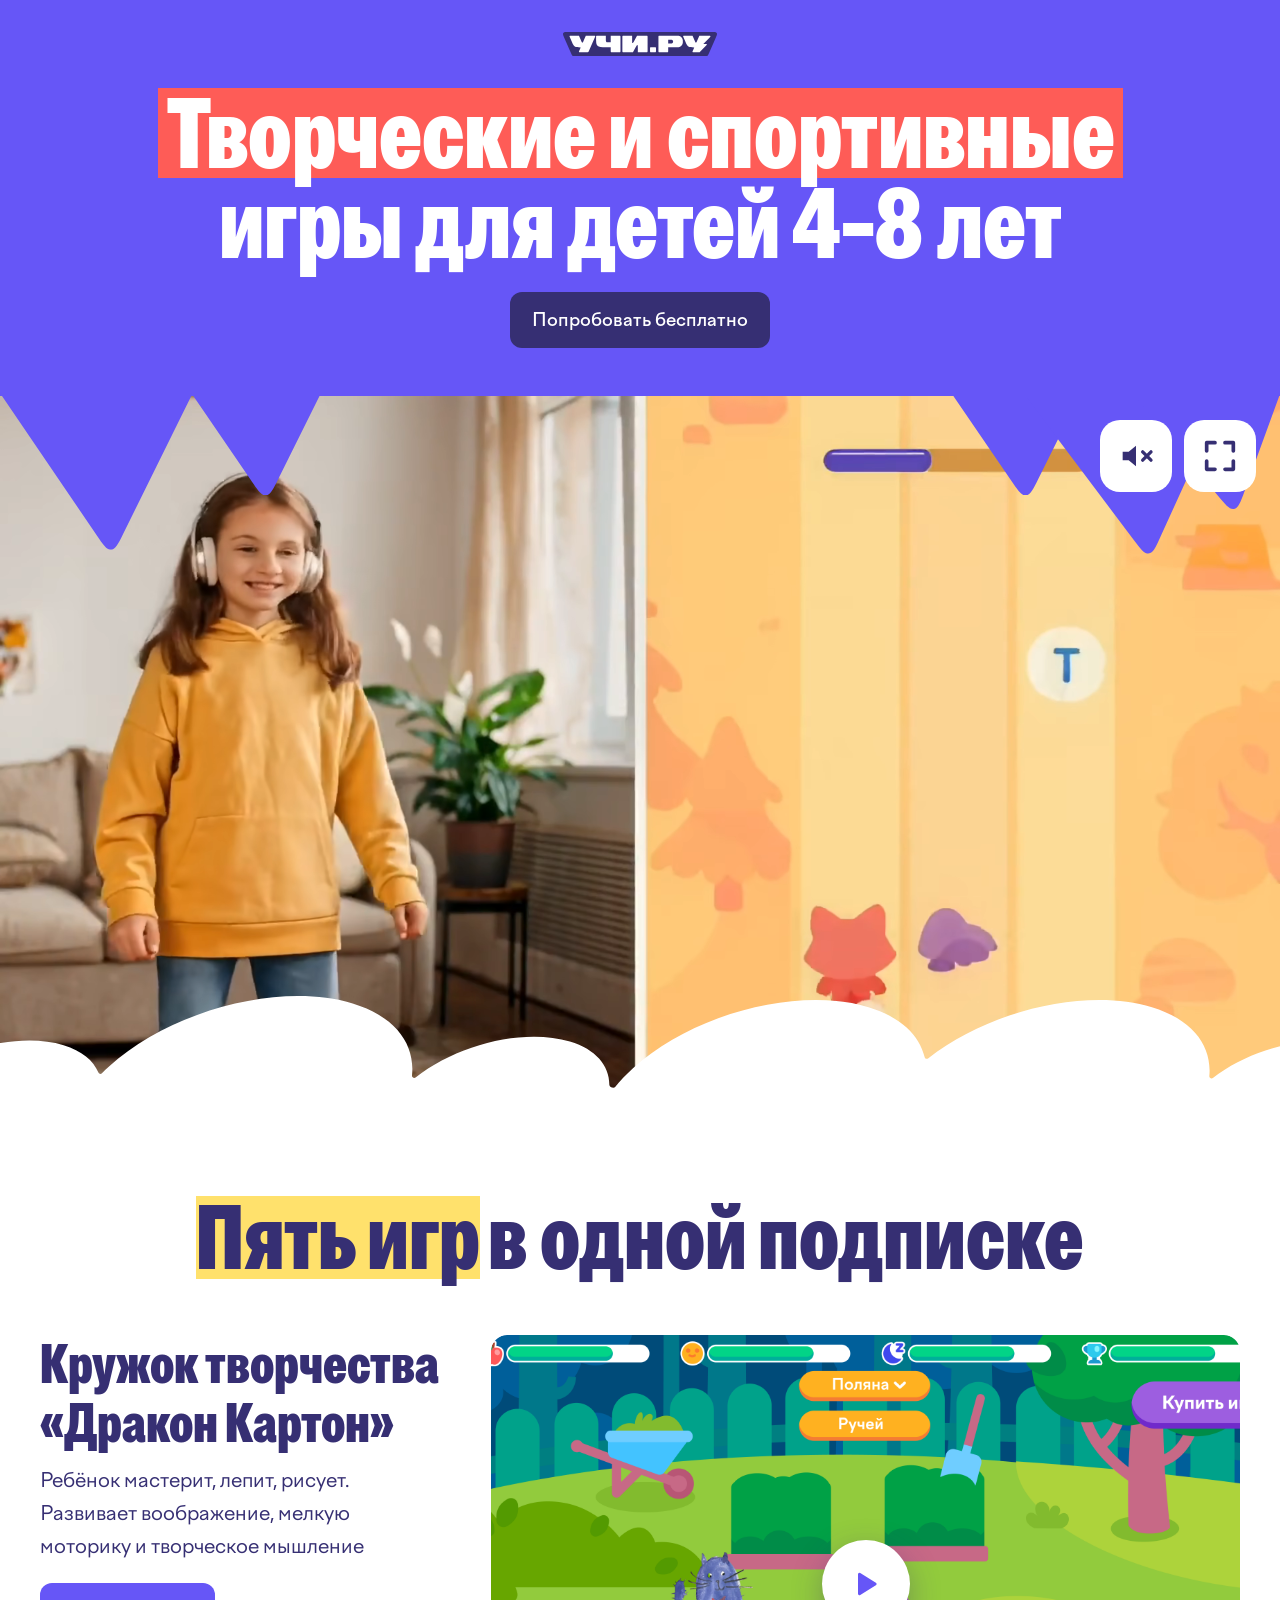
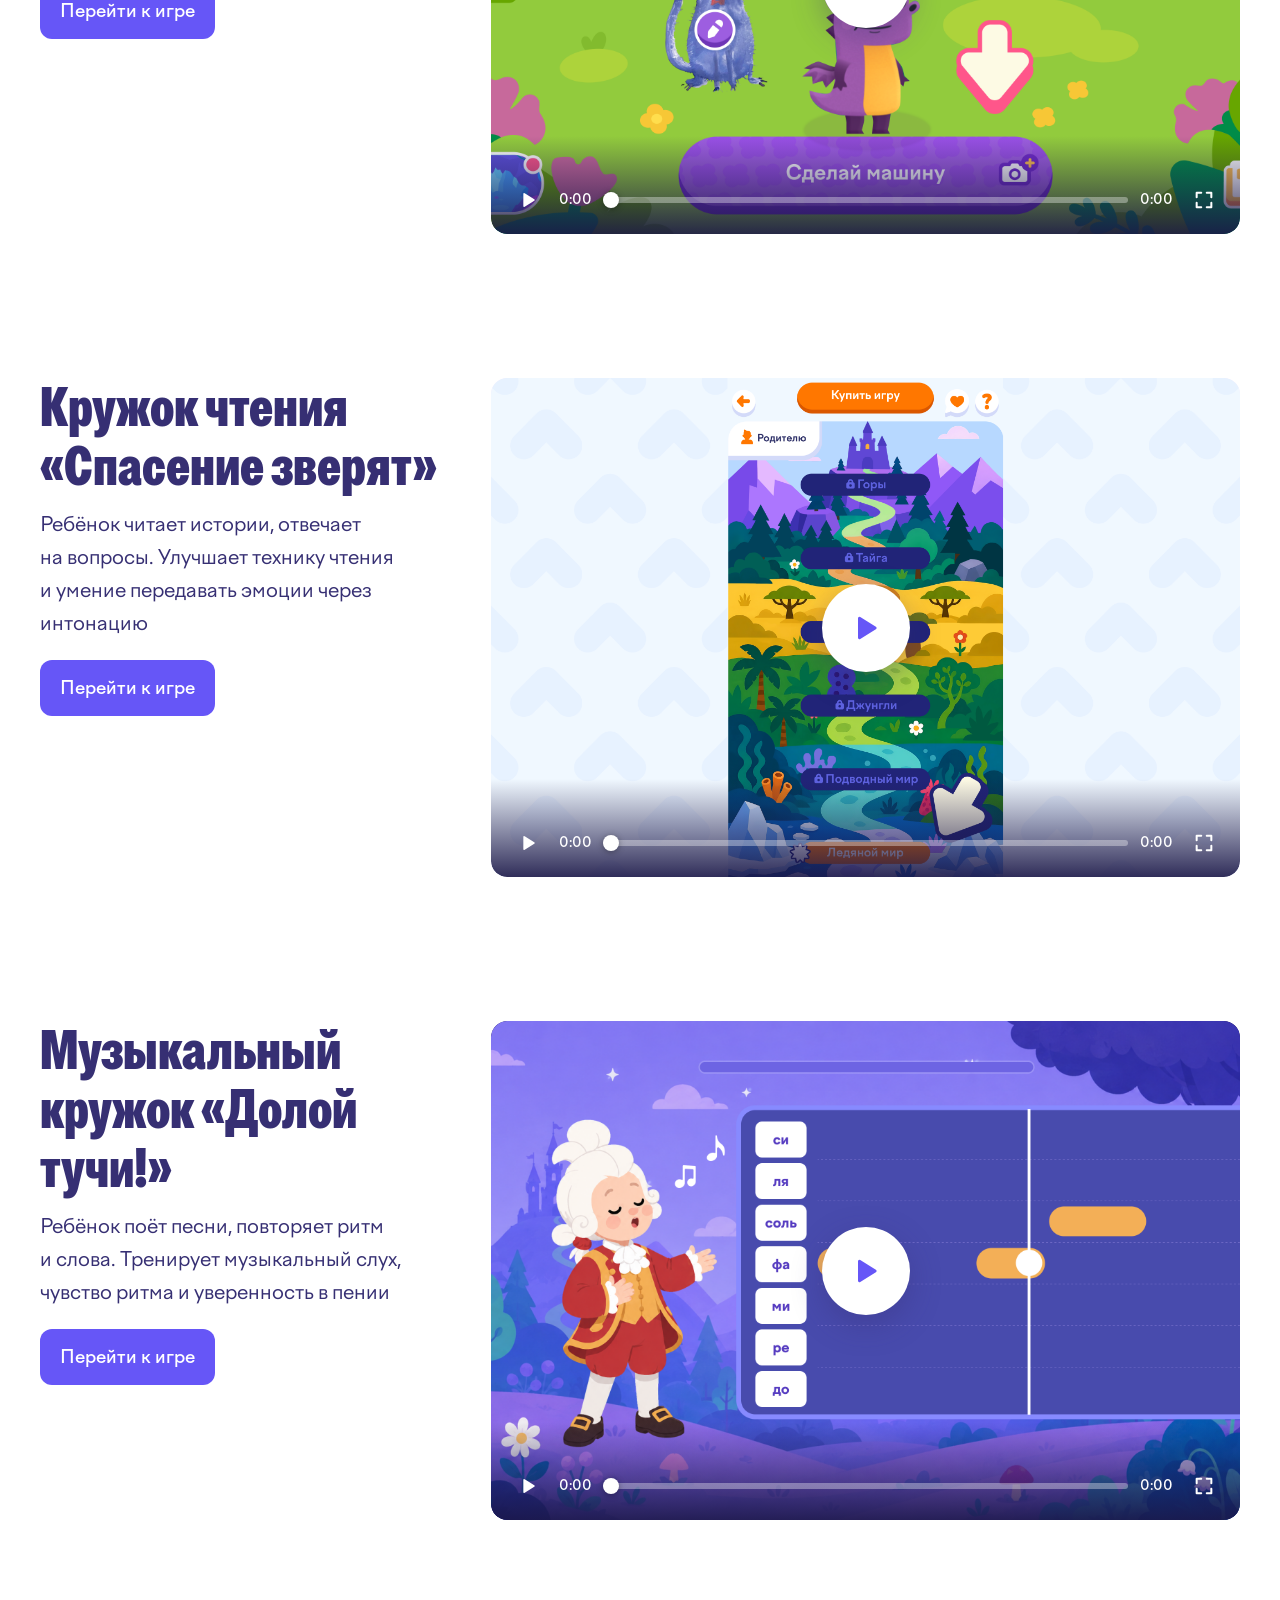
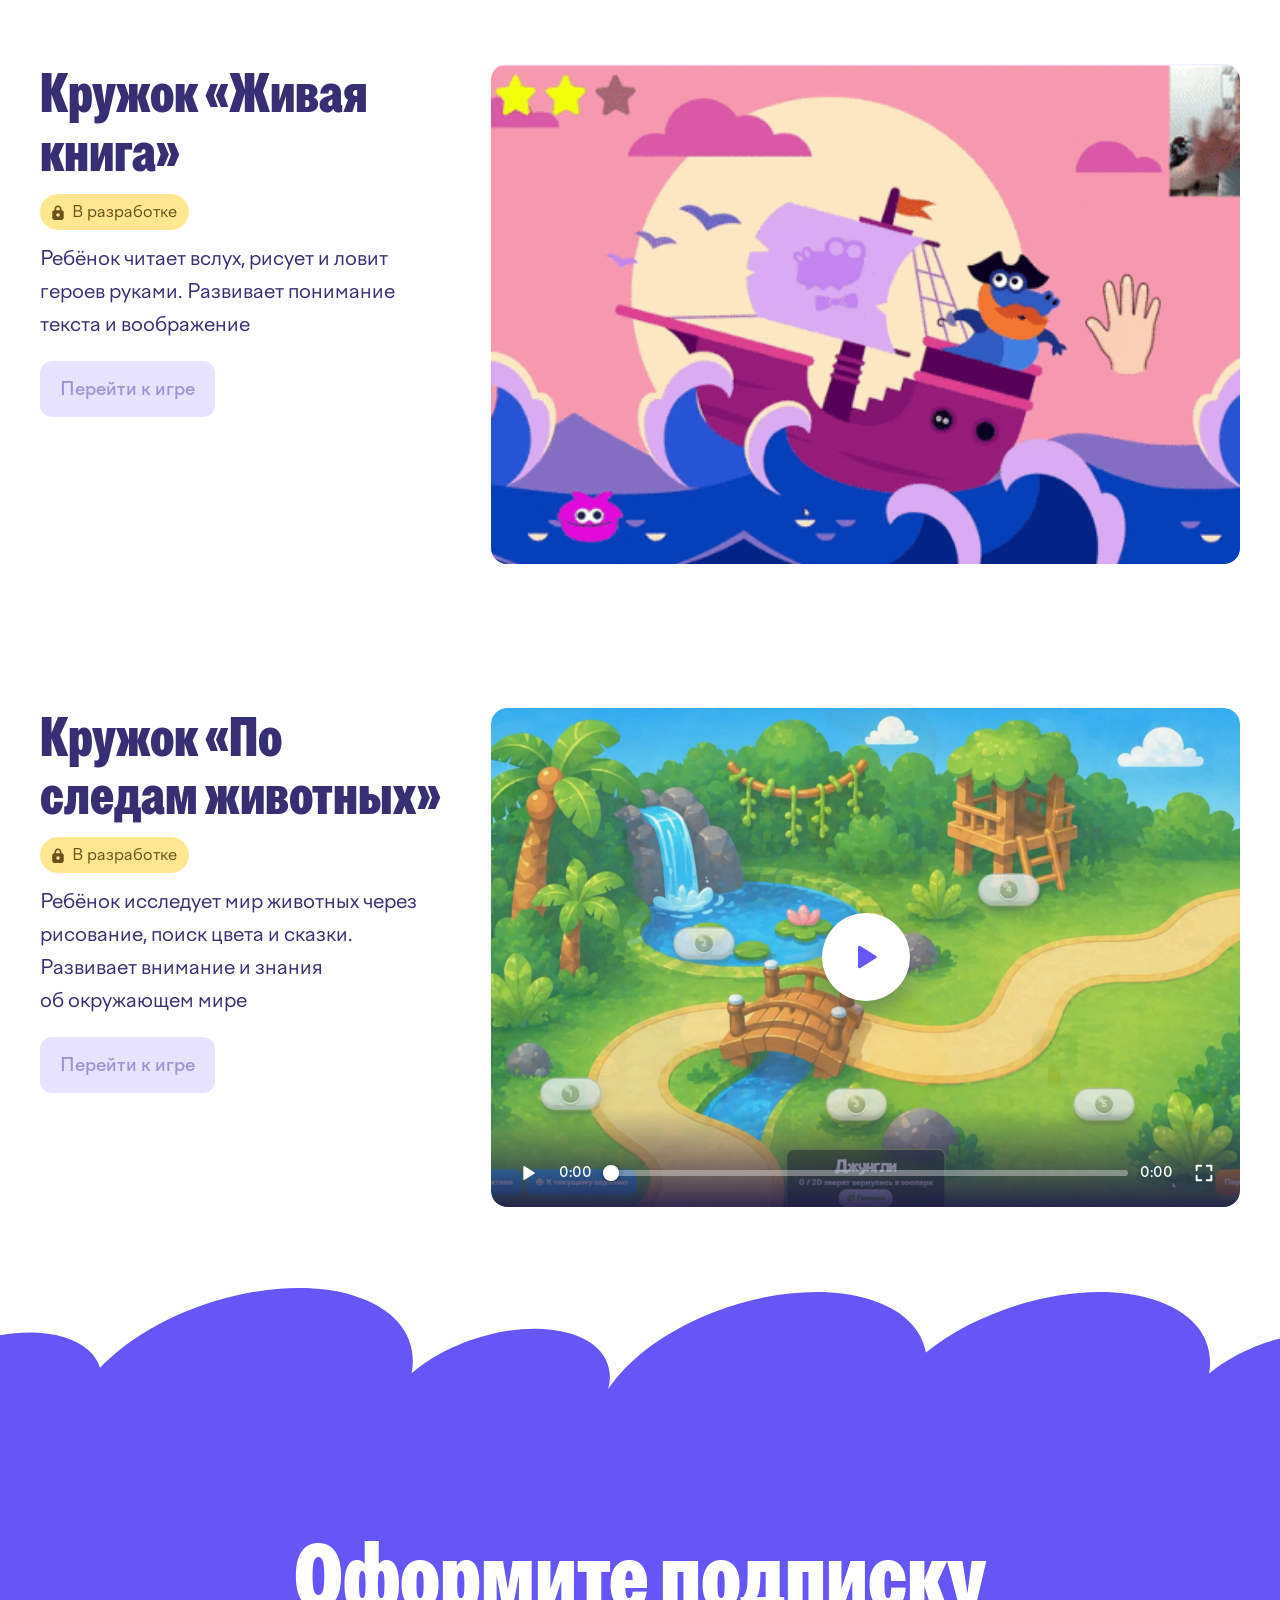
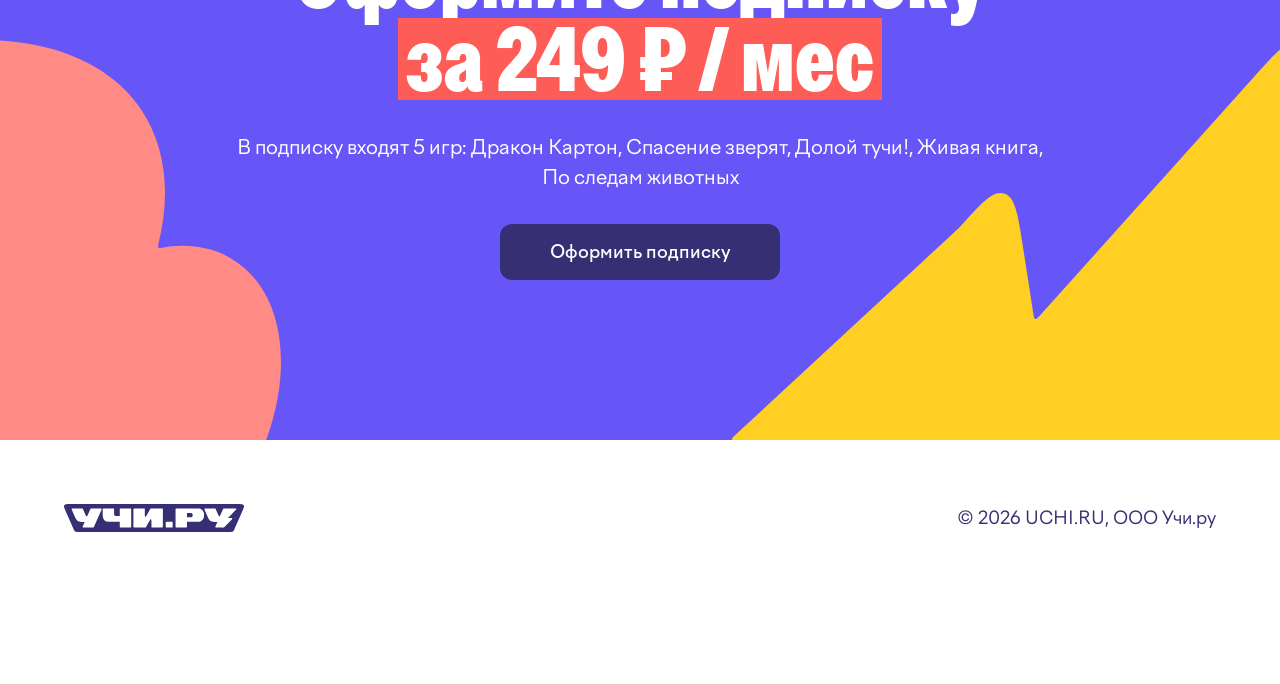
==== index.html @ f1ca4ce5 "Mobile hero: fixed 760px height and the video placed lower. Co-Authored-By: Claude Sonnet 5.5 <norep" ====
<!DOCTYPE html>
<html lang="ru">
  <head>
    <meta charset="UTF-8" />
    <script>
      document.documentElement.classList.add("js");
    </script>
    <meta name="viewport" content="width=device-width, initial-scale=1" />
    <title>Учи.Мастерская — творческие и спортивные игры для детей 4–8 лет</title>
    <meta
      name="description"
      content="Творческие и спортивные игры для детей 4–8 лет: творчество, чтение, музыка, мышление и движение."
    />
    <link
      rel="preload"
      href="fonts/OceanicGroteskCondensed-Extrabold.ttf"
      as="font"
      type="font/ttf"
      crossorigin
    />
    <link rel="preload" href="fonts/FactorA-Regular.ttf" as="font" type="font/ttf" crossorigin />
    <link rel="preload" href="fonts/FactorA-Bold.ttf" as="font" type="font/ttf" crossorigin />
    <link rel="preload" href="fonts/FactorA-Medium.otf" as="font" type="font/otf" crossorigin />
    <link rel="stylesheet" href="css/styles.css?v=20261025c" />
  </head>
  <body>
    <header class="hero hero--photo">
      <img class="hero__logo" src="assets/logo-header.svg" alt="Учи.ру" />

      <div class="hero__top">
        <div class="hero__copy">
          <h1>
            <span class="mark mark--red">Творческие и&nbsp;спортивные</span>
            <span class="hero__for">игры для детей 4&#8288;–&#8288;8&nbsp;лет</span>
          </h1>
        </div>
        <div class="hero__actions">
          <a class="btn btn--dark" href="https://uchi.ru/workshop">Попробовать бесплатно</a>
        </div>
      </div>

      <div class="hero__photo">
        <video
          class="hero__photo-img"
          poster="assets/hero-d/hero-video-poster.jpg?v=20261025c"
          autoplay
          muted
          loop
          playsinline
          preload="auto"
          aria-hidden="true"
        >
          <source src="assets/hero-d/hero-video.webm?v=20261025c" type='video/webm; codecs="av01.0.05M.08, opus"' />
          <source src="assets/hero-d/hero-video.mp4?v=20261025c" type="video/mp4" />
        </video>
        <div class="hero__contours hero__contours--left" aria-hidden="true">
          <span class="contour contour--a"><img src="assets/hero-d/contour-2.svg" alt="" /></span>
          <span class="contour contour--b"><img src="assets/hero-d/contour-1.svg" alt="" /></span>
        </div>
        <div class="hero__contours hero__contours--right" aria-hidden="true">
          <span class="contour contour--c"><img src="assets/hero-d/contour-1.svg" alt="" /></span>
          <span class="contour contour--d"><img src="assets/hero-d/contour-4.svg" alt="" /></span>
          <span class="contour contour--e"><img src="assets/hero-d/contour-3.svg" alt="" /></span>
        </div>
        <div class="hero__controls">
          <button class="hero__btn hero__sound" type="button" aria-pressed="false" aria-label="Включить звук" data-hero-sound>
            <span class="hero__btn-icon hero__sound-icon" aria-hidden="true"></span>
          </button>
          <button class="hero__btn hero__fullscreen" type="button" aria-label="Открыть видео на весь экран" data-hero-fullscreen>
            <span class="hero__btn-icon hero__fullscreen-icon" aria-hidden="true"></span>
          </button>
        </div>
      </div>

      <img class="hero__wave" src="assets/hero-wave.svg" alt="" />
    </header>

    <main>
      <section class="games" id="games" aria-labelledby="games-title">
        <div class="games__pin">
          <h2 class="section-title" id="games-title">
            <span class="mark mark--yellow">Пять игр</span>
            <span>в&nbsp;одной подписке</span>
          </h2>
          <div class="games__track">
          <article class="game">
            <div class="game__media">
              <video
                class="game__shot"
                src="assets/game-1.mp4"
                poster="assets/game-1.png"
                controls
                muted
                loop
                playsinline
                preload="none"
                data-game-video
                aria-label="Дракон Картон — игра"
              ></video>
            </div>
            <div class="game__body">
              <h3 class="game__title">
                <span class="game__name">Кружок творчества «Дракон Картон»</span>
              </h3>
              <p>
                Ребёнок мастерит, лепит, рисует. Развивает воображение, мелкую моторику и&nbsp;творческое
                мышление
              </p>
              <a class="btn game__cta" href="https://uchi.ru/caring-crafts">Перейти к игре</a>
            </div>
          </article>
          <article class="game">
            <div class="game__media">
              <video
                class="game__shot"
                src="assets/game-2.mp4"
                poster="assets/game-2.png"
                controls
                muted
                loop
                playsinline
                preload="none"
                data-game-video
                aria-label="Спасение зверят — игра"
              ></video>
            </div>
            <div class="game__body">
              <h3 class="game__title">
                <span class="game__name">Кружок чтения «Спасение зверят»</span>
              </h3>
              <p>
                Ребёнок читает истории, отвечает на&nbsp;вопросы. Улучшает технику чтения и&nbsp;умение передавать
                эмоции через интонацию
              </p>
              <a class="btn game__cta" href="https://uchi.ru/bukvaria">Перейти к игре</a>
            </div>
          </article>
          <article class="game">
            <div class="game__media">
              <video
                class="game__shot"
                src="assets/game-3.mp4"
                poster="assets/game-3.png"
                controls
                muted
                loop
                playsinline
                preload="none"
                data-game-video
                aria-label="Долой тучи! — игра"
              ></video>
            </div>
            <div class="game__body">
              <h3 class="game__title">
                <span class="game__name">Музыкальный кружок «Долой тучи!»</span>
              </h3>
              <p>
                Ребёнок поёт песни, повторяет ритм и&nbsp;слова. Тренирует музыкальный слух, чувство ритма и&nbsp;уверенность
                в&nbsp;пении
              </p>
              <a class="btn game__cta" href="https://uchi.ru/doloy-tuchi">Перейти к игре</a>
            </div>
          </article>
          <article class="game">
            <div class="game__media">
              <img class="game__shot" src="assets/game-4.gif" alt="" />
            </div>
            <div class="game__body">
              <h3 class="game__title game__title--soon">
                <span class="game__name">Кружок «Живая книга»</span>
                <span class="badge">
                  <img src="assets/icon-lock.svg" alt="" />
                  В&nbsp;разработке
                </span>
              </h3>
              <p>Ребёнок читает вслух, рисует и&nbsp;ловит героев руками. Развивает понимание текста и&nbsp;воображение</p>
              <button class="btn game__cta" type="button" disabled>Перейти к игре</button>
            </div>
          </article>
          <article class="game">
            <div class="game__media">
              <video
                class="game__shot"
                src="assets/game-5.mp4"
                poster="assets/game-5.png"
                controls
                muted
                loop
                playsinline
                preload="none"
                data-game-video
                aria-label="По следам животных — игра"
              ></video>
            </div>
            <div class="game__body">
              <h3 class="game__title game__title--soon">
                <span class="game__name">Кружок «По следам животных»</span>
                <span class="badge">
                  <img src="assets/icon-lock.svg" alt="" />
                  В&nbsp;разработке
                </span>
              </h3>
              <p>
                Ребёнок исследует мир животных через рисование, поиск цвета и&nbsp;сказки. Развивает внимание и&nbsp;знания
                об&nbsp;окружающем мире
              </p>
              <button class="btn game__cta" type="button" disabled>Перейти к игре</button>
            </div>
          </article>
          </div>
        </div>
        <img class="skills__wave games__wave" src="assets/wave-skills.svg" alt="" />
      </section>

      <section class="skills" aria-labelledby="skills-title" hidden>
        <h2 class="section-title" id="skills-title">
          <span>Что</span>
          <span class="mark mark--yellow">развивает</span>
          <span>ребёнок</span>
        </h2>
        <div class="skills__viewport">
          <div class="skills__scene">
            <div class="blob blob-music">
              <span class="blob-music__hole"></span>
              <p>Музыкальный слух</p>
            </div>
            <div class="blob blob-imagine">
              <img src="assets/skill-imagination.svg" alt="" />
              <p>Воображение</p>
            </div>
            <div class="blob blob-move">
              <img src="assets/skill-movement.svg" alt="" />
              <p>Движение и&nbsp;реакция</p>
            </div>
            <div class="blob blob-create">
              <img src="assets/skill-creativity.png" alt="" />
              <p>Творчество</p>
            </div>
            <div class="blob blob-read">
              <p>Чтение и&nbsp;речь</p>
              <span class="blob-read__back"></span>
            </div>
            <div class="blob blob-think">
              <img src="assets/skill-thinking.svg" alt="" />
              <p>Мышление</p>
            </div>
          </div>
        </div>
              <img class="skills__wave" src="assets/wave-skills.svg" alt="" />
</section>

      <section class="why" aria-labelledby="why-title" hidden>
        <h2 class="section-title" id="why-title">
          <span>Почему</span>
          <span class="mark mark--yellow">стоит попробовать</span>
        </h2>
        <div class="why__cards">
          <article class="why-card why-card--green">
            <h3>Без поездок</h3>
            <p>Занимайтесь дома. Не&nbsp;нужно везти ребёнка в&nbsp;кружок</p>
          </article>
          <article class="why-card">
            <h3>Без расписания</h3>
            <p>В&nbsp;любое время&nbsp;— утром, днём или перед сном</p>
          </article>
          <article class="why-card">
            <h3>Пять кружков в&nbsp;одном</h3>
            <p>Творчество, чтение, музыка, мышление и&nbsp;движение</p>
          </article>
        </div>
        <img class="skills__wave" src="assets/wave-skills.svg" alt="" />
      </section>

      <section class="offer" id="offer" aria-labelledby="offer-title">
        <img class="offer__cloud offer__cloud--left" src="assets/cloud-left.svg" alt="" />
        <img class="offer__cloud offer__cloud--right" src="assets/cloud-right.svg" alt="" />
        <div class="offer__inner">
          <div class="offer__heading">
            <h2 class="offer__title" id="offer-title">Оформите подписку</h2>
            <p class="offer__price"><span class="mark mark--red">за&nbsp;249&nbsp;₽ / мес</span></p>
          </div>
          <p class="offer__includes">В&nbsp;подписку входят 5&nbsp;игр: Дракон&nbsp;Картон, Спасение&nbsp;зверят, Долой&nbsp;тучи!, Живая&nbsp;книга, По&nbsp;следам&nbsp;животных</p>
          <a class="btn btn--dark btn--wide" href="https://uchi.ru/workshop/paywall">Оформить подписку</a>
        </div>
      </section>
    </main>

    <footer class="footer">
      <div class="footer__row">
        <img class="footer__logo" src="assets/logo-footer.svg" alt="Учи.ру" />
        <p class="footer__copy">© 2026 UCHI.RU, ООО Учи.ру</p>
      </div>
      <div class="mascot" aria-hidden="true">
        <img class="mascot__eye mascot__eye--l" src="assets/eye-l.svg" alt="" />
        <img class="mascot__eye mascot__eye--r" src="assets/eye-r.svg" alt="" />
        <img class="mascot__pupil mascot__pupil--l" src="assets/eye-mask-l.svg" alt="" />
        <img class="mascot__pupil mascot__pupil--r" src="assets/eye-mask-r.svg" alt="" />
        <img class="mascot__brow mascot__brow--l" src="assets/brow-l.svg" alt="" />
        <img class="mascot__brow mascot__brow--r" src="assets/brow-r.svg" alt="" />
      </div>
    </footer>
    <script src="js/hero-video.js?v=20261025c"></script>
    <script src="js/videos.js?v=20261025c"></script>
    <script src="js/reveal.js?v=20261025c"></script>
  </body>
</html>
---- css/styles.css ----
@font-face {
  font-family: "Oceanic Grotesk Condensed";
  src: url("../fonts/OceanicGroteskCondensed-Extrabold.ttf") format("truetype");
  font-weight: 800;
  font-style: normal;
  font-display: block;
}

@font-face {
  font-family: "Factor A";
  src: url("../fonts/FactorA-Regular.ttf") format("truetype");
  font-weight: 400;
  font-style: normal;
  font-display: block;
}

@font-face {
  font-family: "Factor A";
  src: url("../fonts/FactorA-Bold.ttf") format("truetype");
  font-weight: 700;
  font-style: normal;
  font-display: block;
}

@font-face {
  font-family: "Factor A";
  src: url("../fonts/FactorA-Medium.otf") format("opentype");
  font-weight: 500;
  font-style: normal;
  font-display: block;
}

:root {
  --purple: #6656f7;
  --deep: #362f73;
  --red: #fe5c57;
  --yellow: #ffe16c;
  --lilac: #e7e3ff;
  --ink: #362f73;
  --display: "Oceanic Grotesk Condensed", "Arial Narrow", sans-serif;
  --text: "Factor A", "Segoe UI", sans-serif;
}

*,
*::before,
*::after {
  box-sizing: border-box;
}

html {
  scroll-behavior: smooth;
}

body {
  margin: 0;
  overflow-x: hidden;
  background: #fff;
  color: var(--ink);
  font-family: var(--text);
  font-weight: 400;
}

img {
  max-width: none;
}

a {
  color: inherit;
}

h1,
h2,
h3,
p {
  margin: 0;
}

.mark {
  display: inline-block;
  line-height: 0.9;
}

.mark--red {
  --mk: var(--red);
  background: var(--red);
  color: #fff;
  padding: 0 8px;
}

.mark--yellow {
  --mk: var(--yellow);
  background: var(--yellow);
  color: var(--deep);
}

.btn {
  display: inline-flex;
  align-items: center;
  justify-content: center;
  width: 260px;
  height: 56px;
  padding: 16px 20px;
  border-radius: 12px;
  font-family: var(--text);
  font-weight: 500;
  font-size: 18px;
  line-height: 24px;
  text-align: center;
  text-decoration: none;
  white-space: nowrap;
}

.btn--light {
  background: #fff;
  color: var(--deep);
}

.btn--dark {
  background: var(--deep);
  color: #fff;
}

.btn--wide {
  width: 280px;
}

.btn:hover {
  filter: brightness(0.96);
}

.btn--dark:hover {
  filter: brightness(1.12);
}

.btn:focus-visible {
  outline: 3px solid #fff;
  outline-offset: 3px;
}

.section-title {
  display: flex;
  flex-wrap: wrap;
  justify-content: center;
  column-gap: 8px;
  font-family: var(--display);
  font-weight: 800;
  font-size: 92px;
  line-height: 0.9;
  text-align: center;
  color: var(--deep);
}

/* Hero */

.hero {
  position: relative;
  display: flex;
  flex-direction: column;
  align-items: center;
  gap: 32px;
  height: 100dvh;
  min-height: 900px;
  padding: 96px 40px 96px;
  overflow: hidden;
  background: var(--purple);
  color: #fff;
}

.hero__bg,
.hero__wave {
  position: absolute;
  left: calc(50% - 36px);
  bottom: 0;
  transform: translateX(-50%);
  pointer-events: none;
}

.hero__bg {
  left: 50%;
  z-index: 0;
}

.hero__wave {
  z-index: 3;
}

.hero__logo {
  position: absolute;
  top: 23.5px;
  left: 50%;
  z-index: 4;
  transform: translateX(-50%);
}

.hero__top {
  display: contents;
}

.hero__copy,
.hero__actions,
.hero__cast {
  position: relative;
  z-index: 2;
}

.hero__copy {
  display: flex;
  flex-direction: column;
  align-items: center;
  gap: 24px;
  width: min(1200px, 100%);
}

.hero h1 {
  display: flex;
  flex-direction: column;
  align-items: center;
  font-family: var(--display);
  font-weight: 800;
  font-size: 92px;
  line-height: 0.9;
  text-align: center;
}

.hero h1 .mark--red {
  white-space: nowrap;
}

.hero__row {
  display: flex;
  justify-content: center;
  gap: 4px;
}

.hero__row .hero__for {
  white-space: nowrap;
}

.hero__for {
  color: #fff;
}

.hero__lead {
  font-size: 24px;
  line-height: 1.5;
  text-align: center;
}

.hero__actions {
  display: flex;
  gap: 8px;
}

.cast-scale {
  position: relative;
  flex: 1 1 auto;
  display: flex;
  align-items: flex-end;
  justify-content: center;
  width: 100%;
  height: 320px;
  min-height: 320px;
  margin-top: 16px;
  overflow: visible;
  transform: translateY(56px);
  z-index: 1;
}

.hero__cast {
  display: flex;
  align-items: flex-end;
  justify-content: center;
  gap: var(--gap);
  width: max-content;
  height: 100%;
  --card: 220px;
  --gap: 37px;
  --period: calc(5 * (var(--card) + var(--gap)));
}

.hero-slot {
  flex: none;
  width: var(--card);
}

.hero-slot {
  margin-bottom: 128px;
}

.hero-card {
  --u: 1px;
  --label-top: 7.333;
  position: relative;
  width: calc(var(--u) * 220);
  height: calc(var(--u) * 220);
  background: url("../assets/cards/bg.svg") center / 100% 100% no-repeat;
  transform-origin: center bottom;
}

.hero-card--book,
.hero-card--animals {
  --label-top: 14.667;
}

.hero-card__char {
  position: absolute;
  display: block;
  max-width: none;
}

.hero-card--dragon .hero-card__char {
  left: calc(var(--u) * 40.76);
  top: calc(var(--u) * -24.75);
  width: calc(var(--u) * 138.47);
}

.hero-card--help .hero-card__char {
  left: calc(var(--u) * 26.58);
  top: calc(var(--u) * -17.42);
  width: calc(var(--u) * 204.417);
}

.hero-card--clouds .hero-card__char {
  left: calc(var(--u) * 30);
  top: calc(var(--u) * -22);
  width: calc(var(--u) * 160);
}

.hero-card--book .hero-card__char {
  left: calc(var(--u) * 18.97);
  top: calc(var(--u) * -10.08);
  width: calc(var(--u) * 182);
}

.hero-card--animals .hero-card__char {
  left: calc(var(--u) * 12);
  top: calc(var(--u) * -32);
  width: calc(var(--u) * 196);
}

.hero-card__label {
  position: absolute;
  left: calc(var(--u) * 14.667);
  right: calc(var(--u) * 14.667);
  bottom: calc(var(--u) * 14.667);
  display: flex;
  align-items: center;
  justify-content: center;
  height: calc(var(--u) * 70.583);
  background: var(--lilac);
  padding: calc(var(--u) * var(--label-top)) calc(var(--u) * 7.333) 0;
  font-family: var(--text);
  font-weight: 700;
  font-size: calc(var(--u) * 26);
  line-height: 1;
  text-align: center;
  color: var(--deep);
}

@keyframes hero-card-enter {
  0% {
    opacity: 0;
    transform: translateY(64px) scale(0.86) rotate(var(--tilt, 0deg));
  }

  60% {
    opacity: 1;
  }

  100% {
    opacity: 1;
    transform: translateY(0) scale(1) rotate(0deg);
  }
}

@media (prefers-reduced-motion: no-preference) {
  .hero-slot:nth-child(odd) .hero-card {
    --tilt: -6deg;
  }

  .hero-slot:nth-child(even) .hero-card {
    --tilt: 6deg;
  }

  .hero-card {
    animation: hero-card-enter 1s cubic-bezier(0.34, 1.56, 0.64, 1) backwards;
    animation-delay: calc(var(--i) * 0.12s);
    transition:
      translate 0.35s cubic-bezier(0.34, 1.56, 0.64, 1),
      rotate 0.35s cubic-bezier(0.34, 1.56, 0.64, 1);
  }

}

@media (prefers-reduced-motion: no-preference) {
  .cast-scale {
    justify-content: flex-start;
  }

  .hero__cast {
    margin-left: calc(-1 * var(--period));
    will-change: transform;
  }

  .cast-scale {
    cursor: grab;
    touch-action: pan-y;
    user-select: none;
    -webkit-user-select: none;
  }

  .cast-scale.is-dragging {
    cursor: grabbing;
  }

  .hero-card__char {
    -webkit-user-drag: none;
    pointer-events: none;
  }
}

@media (hover: hover) and (prefers-reduced-motion: no-preference) {
  .hero__cast .hero-card:hover {
    translate: 0 -10px;
    rotate: -2deg;
  }

  .hero__cast .hero-slot:nth-child(even) .hero-card:hover {
    rotate: 2deg;
  }
}

/* Video player */

.player {
  position: absolute;
  inset: 0;
  overflow: hidden;
  border-radius: inherit;
  background: #1b1747;
  color: #fff;
  outline: none;
  -webkit-tap-highlight-color: transparent;
}

.player:focus-visible {
  outline: 3px solid var(--yellow);
  outline-offset: -3px;
}

.player video {
  cursor: pointer;
}

.player button {
  display: grid;
  place-items: center;
  padding: 0;
  border: 0;
  background: none;
  color: inherit;
  font: inherit;
  cursor: pointer;
}

.player svg {
  display: block;
  width: 100%;
  height: 100%;
}

.player__big {
  position: absolute;
  top: 50%;
  left: 50%;
  width: 88px;
  height: 88px;
  padding: 26px !important;
  border-radius: 50%;
  background: #fff !important;
  color: var(--purple) !important;
  box-shadow: 0 10px 30px rgba(54, 47, 115, 0.35);
  opacity: 0;
  pointer-events: none;
  transform: translate(-50%, -50%) scale(0.8);
  transition:
    opacity 0.25s ease,
    transform 0.35s cubic-bezier(0.34, 1.56, 0.64, 1);
}

.player__big svg {
  margin-left: -4px;
}

.player.is-paused .player__big {
  opacity: 1;
  pointer-events: auto;
  transform: translate(-50%, -50%) scale(1);
}

.player__big:hover {
  transform: translate(-50%, -50%) scale(1.08) !important;
}

.player.is-loading::after {
  content: "";
  position: absolute;
  top: 50%;
  left: 50%;
  width: 44px;
  height: 44px;
  margin: -22px 0 0 -22px;
  border: 4px solid rgba(255, 255, 255, 0.35);
  border-top-color: #fff;
  border-radius: 50%;
  pointer-events: none;
  animation: player-spin 0.8s linear infinite;
}

@keyframes player-spin {
  to {
    transform: rotate(360deg);
  }
}

.player__bar {
  position: absolute;
  right: 0;
  bottom: 0;
  left: 0;
  display: flex;
  align-items: center;
  gap: 10px;
  padding: 44px 16px 14px;
  background: linear-gradient(to top, rgba(27, 23, 71, 0.9), rgba(27, 23, 71, 0));
  opacity: 0;
  transform: translateY(8px);
  transition:
    opacity 0.25s ease,
    transform 0.25s ease;
}

.player.is-active .player__bar,
.player:focus-within .player__bar,
.player.is-paused .player__bar {
  opacity: 1;
  transform: none;
}

@media (hover: hover) {
  .player:hover .player__bar {
    opacity: 1;
    transform: none;
  }
}

.player__btn {
  flex: none;
  width: 40px;
  height: 40px;
  padding: 9px !important;
  border-radius: 12px;
  transition: background-color 0.2s ease;
}

.player__btn:hover,
.player__btn:focus-visible {
  background: rgba(255, 255, 255, 0.2) !important;
}

.player__btn:focus-visible {
  outline: 2px solid var(--yellow);
}

.player__time {
  flex: none;
  min-width: 36px;
  font-family: var(--text);
  font-weight: 500;
  font-size: 14px;
  line-height: 1;
  font-variant-numeric: tabular-nums;
  text-align: center;
}

.player__seek {
  --p: 0%;
  flex: 1 1 auto;
  min-width: 0;
  height: 20px;
  margin: 0;
  background: none;
  cursor: pointer;
  appearance: none;
  -webkit-appearance: none;
}

.player__seek::-webkit-slider-runnable-track {
  height: 6px;
  border-radius: 6px;
  background: linear-gradient(to right, var(--yellow) var(--p), rgba(255, 255, 255, 0.35) var(--p));
}

.player__seek::-moz-range-track {
  height: 6px;
  border-radius: 6px;
  background: rgba(255, 255, 255, 0.35);
}

.player__seek::-moz-range-progress {
  height: 6px;
  border-radius: 6px;
  background: var(--yellow);
}

.player__seek::-webkit-slider-thumb {
  width: 16px;
  height: 16px;
  margin-top: -5px;
  border: 0;
  border-radius: 50%;
  background: #fff;
  box-shadow: 0 1px 6px rgba(0, 0, 0, 0.35);
  transition: transform 0.2s ease;
  appearance: none;
  -webkit-appearance: none;
}

.player__seek::-moz-range-thumb {
  width: 16px;
  height: 16px;
  border: 0;
  border-radius: 50%;
  background: #fff;
  box-shadow: 0 1px 6px rgba(0, 0, 0, 0.35);
}

.player__seek:hover::-webkit-slider-thumb {
  transform: scale(1.25);
}

.player__seek:focus-visible {
  outline: 2px solid var(--yellow);
  outline-offset: 4px;
  border-radius: 6px;
}

.player.is-fullscreen {
  border-radius: 0;
  background: #000;
}

.player.is-fullscreen video {
  object-fit: contain;
}

.player.is-fullscreen .player__bar {
  padding: 64px 32px 24px;
  gap: 16px;
}

.player.is-fullscreen .player__btn {
  width: 48px;
  height: 48px;
}

.player.is-fullscreen .player__time {
  font-size: 16px;
}

.player.is-fullscreen:not(.is-active):not(.is-paused) {
  cursor: none;
}

/* Why */

.why {
  position: relative;
  overflow: hidden;
  padding: 40px 40px 200px;
}

.why .section-title {
  margin-bottom: 40px;
}

.why__cards {
  display: flex;
  gap: 16px;
  max-width: 1152px;
  margin: 0 auto;
}

.why-card {
  display: flex;
  flex: 1 1 0;
  flex-direction: column;
  align-items: center;
  justify-content: center;
  gap: 16px;
  min-width: 0;
  height: 320px;
  padding: 48px 24px;
  border-radius: 12px;
  background: center / cover no-repeat;
  color: #fff;
  text-align: center;
}

.why-card:nth-child(1) {
  background-image: url("../assets/why/why-1.png");
}

.why-card:nth-child(2) {
  background-image: url("../assets/why/why-2.png");
}

.why-card:nth-child(3) {
  background-image: url("../assets/why/why-3.png");
}

.why-card--green {
  color: #495822;
}

.why-card h3 {
  max-width: 325px;
  font-family: var(--display);
  font-weight: 800;
  font-size: 48px;
  line-height: 0.9;
}

.why-card p {
  font-size: 18px;
  line-height: 1.4;
}

/* Games */

.games {
  padding: 80px 40px 120px;
}

.games__pin {
  width: 100%;
}

.games .section-title {
  margin: 0 0 56px;
}

.games__track {
  display: flex;
  flex-direction: column;
  gap: 144px;
}

.game {
  display: grid;
  grid-template-columns: minmax(0, 7fr) minmax(0, 13fr);
  grid-template-areas: "body media";
  align-items: start;
  gap: 48px;
  color: inherit;
  text-decoration: none;
}

.game__media {
  grid-area: media;
}

.game__body {
  grid-area: body;
}

.game__media {
  position: relative;
  flex: none;
  width: 100%;
  aspect-ratio: 3 / 2;
  overflow: hidden;
  border-radius: 16px;
  background: #f3f0ff;
}

.game__shot {
  display: block;
  width: 100%;
  height: 100%;
  object-fit: cover;
}

.game__body {
  display: flex;
  flex: none;
  flex-direction: column;
  gap: 12px;
  margin-top: 0;
}

.game__title {
  display: flex;
  flex-wrap: wrap;
  align-items: center;
  gap: 12px;
  font-family: var(--display);
  font-weight: 800;
  font-size: 56px;
  line-height: 1.05;
  color: var(--deep);
}

.game__name {
  min-width: 0;
  overflow-wrap: break-word;
}

.game p {
  font-size: 20px;
  line-height: 1.65;
  color: var(--deep);
}

.game:focus-visible {
  outline: 3px solid var(--purple);
  outline-offset: 4px;
}

.game__cta {
  align-self: flex-start;
  width: auto;
  margin-top: 8px;
  background: var(--purple);
  color: #fff;
  border: 0;
  cursor: pointer;
}

.game__cta:hover {
  filter: brightness(1.08);
}

.game__cta:disabled {
  background: #e7e3ff;
  color: #9a93d4;
  cursor: not-allowed;
  filter: none;
}

.why[hidden],
.skills[hidden] {
  display: none;
}

.games {
  position: relative;
  overflow: hidden;
}

main:has(.skills:not([hidden])) .games__wave,
main:has(.why:not([hidden])) .games__wave {
  display: none;
}

main:has(.skills[hidden]):has(.why[hidden]) .games {
  padding-bottom: 200px;
}

main:has(.why:not([hidden])) .skills > .skills__wave {
  display: none;
}

main:has(.why[hidden]) .skills {
  padding-bottom: 200px;
}

.badge {
  display: inline-flex;
  align-items: center;
  gap: 4px;
  padding: 6px 12px 6px 8px;
  border-radius: 100px;
  background: rgba(255, 207, 36, 0.5);
  color: #6b501a;
  font-family: var(--text);
  font-weight: 400;
  font-size: 16px;
  line-height: 24px;
}

/* Skills */

.skills {
  position: relative;
  overflow: hidden;
  width: 100%;
  padding: 80px 40px 80px;
}

.skills .section-title {
  max-width: 1200px;
  margin: 0 auto 56px;
}

.skills__viewport {
  width: min(1200px, 100%);
  margin: 0 auto;
  aspect-ratio: 1200 / 600;
  container-type: inline-size;
  position: relative;
}

.skills__scene {
  position: absolute;
  top: 0;
  left: 0;
  width: 1200px;
  height: 600px;
  transform-origin: top left;
  transform: scale(calc(100cqw / 1200px));
}

.skills__wave {
  position: absolute;
  left: calc(50% - 36px);
  bottom: -1px;
  z-index: 2;
  transform: translateX(-50%);
  pointer-events: none;
}

.blob {
  position: absolute;
  font-family: var(--display);
  font-weight: 800;
  line-height: 0.9;
  text-align: center;
}

.blob p {
  margin: 0;
}

.blob-music {
  left: 96px;
  top: 58px;
  z-index: 3;
  display: flex;
  align-items: center;
  justify-content: center;
  width: 300px;
  height: 293px;
  padding: 32px 16px;
  border-radius: 8px;
  background: var(--red);
  color: #fff;
  font-size: 48px;
  rotate: -8deg;
}

.blob-music__hole {
  position: absolute;
  top: 14px;
  left: 50%;
  width: 64px;
  height: 24px;
  border-radius: 999px;
  background: #fff;
  transform: translateX(-50%);
}

.blob-imagine {
  left: 784px;
  top: -8px;
  z-index: 2;
  width: 389px;
  height: 350px;
}

.blob-imagine img {
  transform: scaleY(-1) rotate(3.24deg);
  transform-origin: center;
}

.blob-imagine p {
  position: absolute;
  left: 60px;
  top: 118px;
  width: 270px;
  color: var(--deep);
  font-size: 52px;
  transform: rotate(-12deg);
}

.blob-move {
  left: 836px;
  top: 248px;
  z-index: 2;
  width: 268px;
  height: 322px;
}

.blob-move img {
  transform: rotate(8.4deg);
  transform-origin: center;
}

.blob-move p {
  position: absolute;
  left: 16px;
  top: 108px;
  width: 230px;
  color: #fff;
  font-size: 48px;
  transform: rotate(8.4deg);
}

.blob-create {
  left: 330px;
  top: -1px;
  z-index: 4;
  width: 480px;
  height: 600px;
}

.blob-create img {
  display: block;
  width: 480px;
  height: 600px;
  object-fit: contain;
}

.blob-create p {
  position: absolute;
  top: 82px;
  left: 307px;
  color: #6b501a;
  font-size: 56px;
  white-space: nowrap;
  transform: translateX(-50%);
}

.blob-read {
  left: 584px;
  top: 486px;
  z-index: 5;
  rotate: -4deg;
  transform-origin: left top;
}

.blob-read p {
  position: relative;
  z-index: 1;
  margin-bottom: -60px;
  padding: 24px 32px;
  border-radius: 8px;
  background: var(--purple);
  color: #fff;
  font-size: 48px;
  white-space: nowrap;
}

.blob-read__back {
  display: block;
  height: 82px;
  margin: 0 16px;
  border-radius: 8px;
  background: var(--deep);
}

.blob-think {
  left: 28px;
  top: 168px;
  z-index: 2;
  width: 296px;
  height: 312px;
}

.blob-think p {
  position: absolute;
  left: 29px;
  top: 252px;
  color: var(--deep);
  font-size: 52px;
  white-space: nowrap;
}

@media (min-width: 768px) {
  .blob-music,
  .blob-imagine {
    z-index: 5;
  }
}

/* Offer */

.offer {
  position: relative;
  overflow: hidden;
  background: var(--purple);
  padding: 128px 80px 160px;
}

.offer__inner {
  position: relative;
  z-index: 1;
  display: flex;
  flex-direction: column;
  align-items: center;
  gap: 32px;
  max-width: 1120px;
  margin: 0 auto;
}

.offer__heading {
  display: flex;
  flex-direction: column;
  align-items: center;
}

.offer__title,
.offer__price {
  font-family: var(--display);
  font-weight: 800;
  font-size: 92px;
  line-height: 0.9;
  text-align: center;
  color: #fff;
}

.offer__cloud {
  position: absolute;
  bottom: 0;
  z-index: 0;
  pointer-events: none;
}

.offer__cloud--left {
  left: calc(50% - 739px);
  transform: translateX(-50%);
}

.offer__cloud--right {
  right: -208px;
  bottom: -1px;
}

.offer__includes {
  max-width: 880px;
  font-family: var(--text);
  font-weight: 400;
  font-size: 20px;
  line-height: 1.5;
  text-align: center;
  color: #fff;
}


/* Footer */

.footer {
  position: relative;
  overflow: hidden;
  padding: 64px 64px 152px;
  background: #fff;
}

.footer__row {
  display: flex;
  align-items: center;
  justify-content: space-between;
  gap: 24px;
  max-width: 1152px;
  margin: 0 auto;
}

.footer__copy {
  font-size: 18px;
  line-height: 1.5;
  white-space: nowrap;
}

.mascot {
  position: absolute;
  bottom: -96px;
  left: 50%;
  width: 250px;
  height: 190px;
  transform: translateX(-50%);
  pointer-events: none;
}

.mascot__eye {
  position: absolute;
  top: 32px;
}

.mascot__eye--l {
  left: 0;
}

.mascot__eye--r {
  left: 102px;
}

.mascot__pupil {
  position: absolute;
  top: 48px;
}

.mascot__pupil--l {
  left: 16px;
}

.mascot__pupil--r {
  left: 118px;
}

.mascot__brow {
  position: absolute;
  top: 0;
}

.mascot__brow--l {
  left: 8px;
  transform: scaleY(-1) rotate(-165deg);
}

.mascot__brow--r {
  left: 168px;
  transform: rotate(-15deg);
}

@media (max-width: 1100px) {
  .hero h1,
  .offer__title,
  .offer__price {
    font-size: 72px;
  }

  .section-title {
    font-size: 72px;
  }

  .hero {
    height: 100dvh;
    min-height: 100dvh;
  }
}

@media (max-width: 767px) {
  .hero {
    gap: 24px;
    height: auto;
    min-height: 100dvh;
    padding: 88px 16px 72px;
  }

  .hero__top {
    display: flex;
    flex-direction: column;
    gap: 32px;
    width: 100%;
  }

  .hero__copy {
    gap: 16px;
  }

  .hero h1 {
    font-size: 56px;
  }

  .hero h1 .mark--red {
    padding: 0 4px;
  }

  .hero__for {
    min-width: 100%;
    width: min-content;
  }

  .hero__row {
    flex-direction: column;
    align-items: center;
    gap: 0;
  }

  .hero__row .hero__for {
    min-width: 0;
    width: auto;
  }

  .v-alt .why-card {
    padding-block: 48px;
  }

  .hero__lead {
    font-size: 20px;
  }

  .hero__lead br {
    display: none;
  }

  .hero__actions {
    flex-direction: column;
    width: 100%;
  }

  .hero__actions .btn {
    width: 100%;
  }

  .hero__logo {
    top: 24px;
  }

  .hero__wave {
    left: 50%;
    width: 1600px;
    height: 67px;
  }

  .cast-scale {
    height: 220px;
    min-height: 220px;
    margin-top: 8px;
    transform: translateY(32px);
  }

  .hero__cast {
    --card: 180px;
    --gap: 16px;
  }

  .hero-card {
    --u: 0.8182px;
  }

  .hero-slot {
    margin-bottom: 72px;
  }

  .why {
    padding: 40px 16px 140px;
  }

  .why .section-title {
    margin-bottom: 32px;
    font-size: 56px;
  }

  .why__cards {
    flex-direction: column;
  }

  .why-card {
    flex: none;
    height: auto;
    padding: 56px 24px;
  }

  .why-card h3 {
    font-size: 36px;
  }

  .games {
    padding: 40px 16px 72px;
  }

  .games .section-title {
    margin-bottom: 32px;
    font-size: 56px;
  }

  .games__track {
    gap: 88px;
  }

  .game {
    display: flex;
    flex-direction: column;
    align-items: stretch;
    gap: 0;
  }

  .game__shot {
    object-fit: contain;
  }

  .player__bar {
    gap: 4px;
    padding: 36px 8px 8px;
  }

  .player__btn {
    width: 36px;
    height: 36px;
    padding: 8px !important;
  }

  .player__seek + .player__time {
    display: none;
  }

  .player__big {
    width: 72px;
    height: 72px;
    padding: 21px !important;
  }

  .game__body {
    gap: 8px;
    margin-top: 16px;
  }

  .game__cta {
    align-self: stretch;
    width: auto;
  }

  .game__title {
    flex-direction: column;
    align-items: flex-start;
    font-size: 40px;
    line-height: 1.05;
  }

  .game p {
    font-size: 18px;
  }

  .badge {
    padding: 4px 12px 4px 8px;
    background: #ffe791;
  }

  .skills {
    padding: 72px 16px 56px;
  }

  main:has(.why[hidden]) .skills {
    padding-bottom: 140px;
  }

  main:has(.skills[hidden]):has(.why[hidden]) .games {
    padding-bottom: 140px;
  }

  .skills .section-title {
    margin-bottom: 40px;
    font-size: 56px;
  }

  .skills__viewport {
    width: min(328px, 100%);
    aspect-ratio: 328 / 808;
  }

  .skills__scene {
    width: 328px;
    height: 808px;
    transform: scale(calc(100cqw / 328px));
  }

  .skills__wave {
    left: 50%;
    width: 1600px;
    height: 74px;
  }

  .blob-music {
    left: 138px;
    top: 28px;
    width: 210px;
    height: 205px;
    padding: 22px 11px;
    border-radius: 6px;
    font-size: 33.6px;
    rotate: 12deg;
  }

  .blob-music__hole {
    top: 10px;
    width: 45px;
    height: 17px;
  }

  .blob-imagine {
    left: 76px;
    top: 596px;
    width: 278px;
    height: 252px;
  }

  .blob-imagine img {
    width: 278px;
    height: 252px;
    transform: scaleY(-1) rotate(-2.4deg);
  }

  .blob-imagine p {
    left: 46px;
    top: 78px;
    width: 186px;
    font-size: 36.4px;
    transform: rotate(-17.6deg);
  }

  .blob-move {
    left: -20px;
    top: 52px;
    width: 188px;
    height: 225px;
  }

  .blob-move img {
    width: 188px;
    height: 225px;
    transform: rotate(-12deg);
  }

  .blob-move p {
    left: 12px;
    top: 78px;
    width: 144px;
    font-size: 31px;
    transform: rotate(-12deg);
  }

  .blob-create {
    left: -9px;
    top: 186px;
    width: 336px;
    height: 420px;
  }

  .blob-create img {
    width: 336px;
    height: 420px;
  }

  .blob-create p {
    top: 57px;
    left: 206px;
    font-size: 39.2px;
  }

  .blob-read {
    left: 121px;
    top: 503px;
  }

  .blob-read p {
    margin-bottom: -42px;
    padding: 17px 22px;
    border-radius: 6px;
    font-size: 33.6px;
  }

  .blob-read__back {
    height: 57px;
    margin: 0 11px;
    border-radius: 6px;
  }

  .blob-think {
    left: -9px;
    top: 452px;
    z-index: 3;
    width: 207px;
    height: 219px;
  }

  .blob-think img {
    width: 207px;
    height: 219px;
  }

  .blob-think p {
    left: 20px;
    top: 186px;
    font-size: 36.4px;
  }

  .offer {
    padding: 40px 16px 80px;
  }

  .offer__title,
  .offer__price {
    font-size: 56px;
  }

  .offer__includes {
    font-size: 18px;
  }


  .offer__cloud--left {
    left: -178px;
    bottom: 0;
    width: 320px;
    height: 169px;
    transform: none;
  }

  .offer__cloud--right {
    right: -160px;
    bottom: -17px;
    width: 353px;
    height: 186px;
  }

  .footer {
    padding: 64px 20px 150px;
  }

  .footer__row {
    flex-direction: column;
    justify-content: center;
  }

  .footer__copy {
    font-size: 14px;
  }

  .mascot {
    bottom: -78px;
    transform: translateX(-50%) scale(0.663);
  }
}

/* Motion */

@keyframes rise-in {
  from {
    opacity: 0;
    translate: 0 28px;
  }

  to {
    opacity: 1;
    translate: 0 0;
  }
}

@keyframes mark-wipe {
  to {
    background-size: 100% 100%;
  }
}

@keyframes mark-wipe-lines {
  to {
    background-size: 100% 0.86em;
  }
}

@keyframes fade-in {
  from {
    opacity: 0;
  }

  to {
    opacity: 1;
  }
}

@media (prefers-reduced-motion: no-preference) {
  .hero__logo {
    animation: fade-in 0.8s ease both;
  }

  .hero h1,
  .hero__lead,
  .hero__actions {
    animation: rise-in 0.9s cubic-bezier(0.22, 1, 0.36, 1) both;
  }

  .hero__lead {
    animation-delay: 0.25s;
  }

  .hero__actions {
    animation-delay: 0.4s;
  }

  .hero h1 .mark--red,
  .js [data-reveal] .mark {
    background: linear-gradient(var(--mk), var(--mk)) 0 0 / 0% 100% no-repeat;
  }

  .hero h1 .mark--red {
    animation: mark-wipe 0.7s 0.45s cubic-bezier(0.65, 0, 0.35, 1) forwards;
  }

  .js [data-reveal].is-in .mark {
    animation: mark-wipe 0.7s 0.35s cubic-bezier(0.65, 0, 0.35, 1) forwards;
  }

  .js [data-reveal] {
    opacity: 0;
    transition:
      opacity 0.8s ease,
      translate 0.9s cubic-bezier(0.22, 1, 0.36, 1),
      scale 0.9s cubic-bezier(0.34, 1.56, 0.64, 1);
    transition-delay: var(--d, 0s);
  }

  .js [data-reveal="up"],
  .js [data-reveal="rise"] {
    translate: 0 36px;
  }

  .js [data-reveal="from-left"] {
    translate: -120px 0;
  }

  .js [data-reveal="from-right"] {
    translate: 120px 0;
  }

  .js [data-reveal="pop"] {
    scale: 0.5;
  }

  .js [data-reveal].is-in,
  .js .is-in [data-reveal="pop"] {
    opacity: 1;
    translate: 0 0;
    scale: 1;
  }
}

@media (prefers-reduced-motion: reduce) {
  .game,
  .game__shot,
  .blob {
    transition: none;
  }
}

/* Hero with photo (variant D) */

.hero--photo {
  height: auto;
  min-height: 0;
  gap: 48px;
  padding: 88px 40px 0;
}

.hero--photo .hero__logo {
  top: 32px;
}

.hero--photo .hero__top {
  display: flex;
  flex-direction: column;
  align-items: center;
  gap: 24px;
  width: 100%;
  position: relative;
  z-index: 2;
}

.hero__photo {
  --k: calc(100cqw / 1280px * 0.65);
  position: relative;
  z-index: 1;
  align-self: stretch;
  flex: none;
  margin-inline: -40px;
  aspect-ratio: 1280 / 720;
  overflow: hidden;
  container-type: inline-size;
}

.hero__photo-img {
  position: absolute;
  inset: 0;
  width: 100%;
  height: 100%;
  object-fit: cover;
  object-position: center 30%;
}

.hero__contours {
  position: absolute;
  top: -2px;
  z-index: 2;
  height: 170px;
  pointer-events: none;
}

.hero__contours--left {
  left: 0;
  width: 321px;
  transform-origin: 0 0;
  transform: scale(var(--k));
}

.hero__contours--right {
  right: 0;
  width: 328px;
  transform-origin: 100% 0;
  transform: scale(var(--k));
}

.contour {
  position: absolute;
  top: 0;
  display: block;
  transform: rotate(180deg);
}

.contour img {
  position: absolute;
  left: 0;
  top: var(--t);
  width: 100%;
  height: calc(100% - var(--t));
}

.contour--a {
  --t: 4.58%;
  left: 0;
  width: 192.434px;
  height: 162.676px;
}

.contour--b {
  --t: 6.86%;
  left: 192.45px;
  width: 128.289px;
  height: 108.451px;
}

.contour--c {
  --t: 6.86%;
  left: 0;
  width: 128.289px;
  height: 108.451px;
}

.contour--d {
  --t: 4.35%;
  left: 71.81px;
  width: 201.692px;
  height: 166.644px;
}

.contour--e {
  --t: 6.15%;
  left: 180.93px;
  width: 146.805px;
  height: 122.999px;
  transform: scaleY(-1);
}

@media (max-width: 767px) {
  .hero--photo {
    height: 760px;
    min-height: 0;
    gap: 150px;
    padding: 88px 16px 0;
  }

  .hero--photo .hero__top {
    gap: 24px;
  }

  .hero--photo h1 {
    display: block;
  }

  .hero--photo h1 .hero__for {
    display: block;
    min-width: 0;
    width: auto;
  }

  .hero--photo h1 .mark--red {
    display: inline;
    padding: 0 4px;
    white-space: normal;
    -webkit-box-decoration-break: clone;
    box-decoration-break: clone;
  }

  .hero--photo h1 .mark--red {
    background-position: 0 58%;
    background-size: 0% 0.86em;
    animation-name: mark-wipe-lines;
  }

  .hero__photo {
    --k: calc(100cqw / 700px * 0.65);
    margin-inline: -16px;
    aspect-ratio: 16 / 9;
  }

  .hero__photo-img {
    object-position: 55% center;
  }
}

.hero__controls {
  position: absolute;
  top: 24px;
  right: 24px;
  z-index: 4;
  display: flex;
  gap: 12px;
}

.hero__btn {
  display: grid;
  place-items: center;
  width: 72px;
  height: 72px;
  padding: 0;
  border: 0;
  border-radius: 20px;
  background: #fff;
  color: var(--deep);
  cursor: pointer;
  box-shadow: none;
  transition: transform 0.2s ease;
}

.hero__btn:hover {
  transform: scale(1.06);
}

.hero__btn:focus-visible {
  outline: 3px solid var(--yellow);
  outline-offset: 3px;
}

.hero__btn-icon {
  width: 40px;
  height: 40px;
  background: currentColor;
  -webkit-mask: var(--icon) center / contain no-repeat;
  mask: var(--icon) center / contain no-repeat;
}

.hero__fullscreen-icon {
  --icon: url("data:image/svg+xml,%3Csvg xmlns='http://www.w3.org/2000/svg' viewBox='0 0 24 24'%3E%3Cpath d='M4 9V4h5M20 9V4h-5M4 15v5h5M20 15v5h-5' fill='none' stroke='black' stroke-width='2.2' stroke-linecap='round' stroke-linejoin='round'/%3E%3C/svg%3E");
}


.hero__sound-icon {
  --icon: url("data:image/svg+xml,%3Csvg xmlns='http://www.w3.org/2000/svg' viewBox='0 0 24 24'%3E%3Cpath d='M4 9.5v5h3.6l4.4 3.6V5.9L7.6 9.5H4Z'/%3E%3Cpath d='m16 9.5 5 5m0-5-5 5' fill='none' stroke='black' stroke-width='2' stroke-linecap='round'/%3E%3C/svg%3E");
}

.hero__sound[aria-pressed="true"] .hero__sound-icon {
  --icon: url("data:image/svg+xml,%3Csvg xmlns='http://www.w3.org/2000/svg' viewBox='0 0 24 24'%3E%3Cpath d='M4 9.5v5h3.6l4.4 3.6V5.9L7.6 9.5H4Z'/%3E%3Cpath d='M15.5 8.6a4.8 4.8 0 0 1 0 6.8M18 6a8.4 8.4 0 0 1 0 12' fill='none' stroke='black' stroke-width='2' stroke-linecap='round'/%3E%3C/svg%3E");
}

@media (max-width: 767px) {
  .hero__controls {
    top: 64px;
    right: 12px;
    gap: 8px;
  }

  .hero__btn {
    width: 52px;
    height: 52px;
    border-radius: 16px;
  }

  .hero__btn-icon {
    width: 30px;
    height: 30px;
  }
}

/* Larger hero headline (variant D) */

.hero--photo h1 {
  font-size: 100px;
}

@media (max-width: 1100px) {
  .hero--photo h1 {
    font-size: 78px;
  }
}

@media (max-width: 767px) {
  .hero--photo h1 {
    font-size: 46px;
  }
}
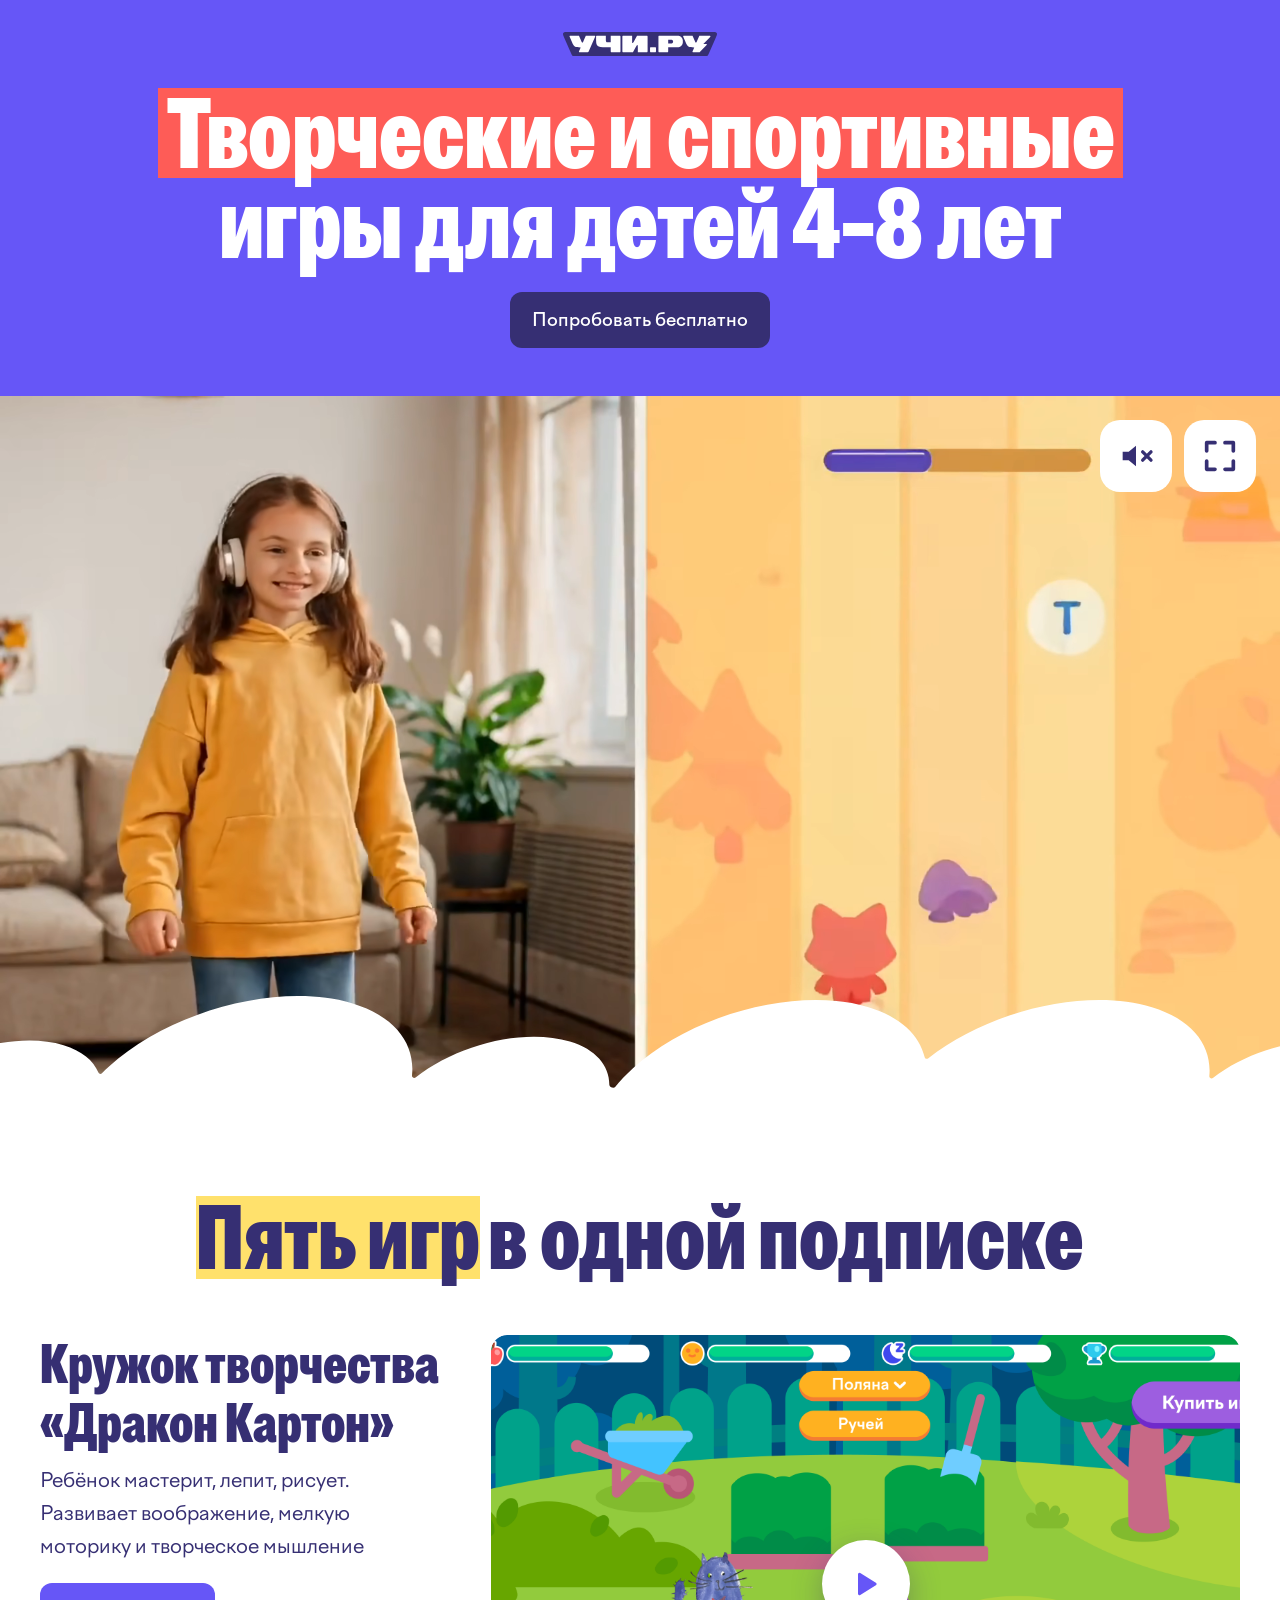
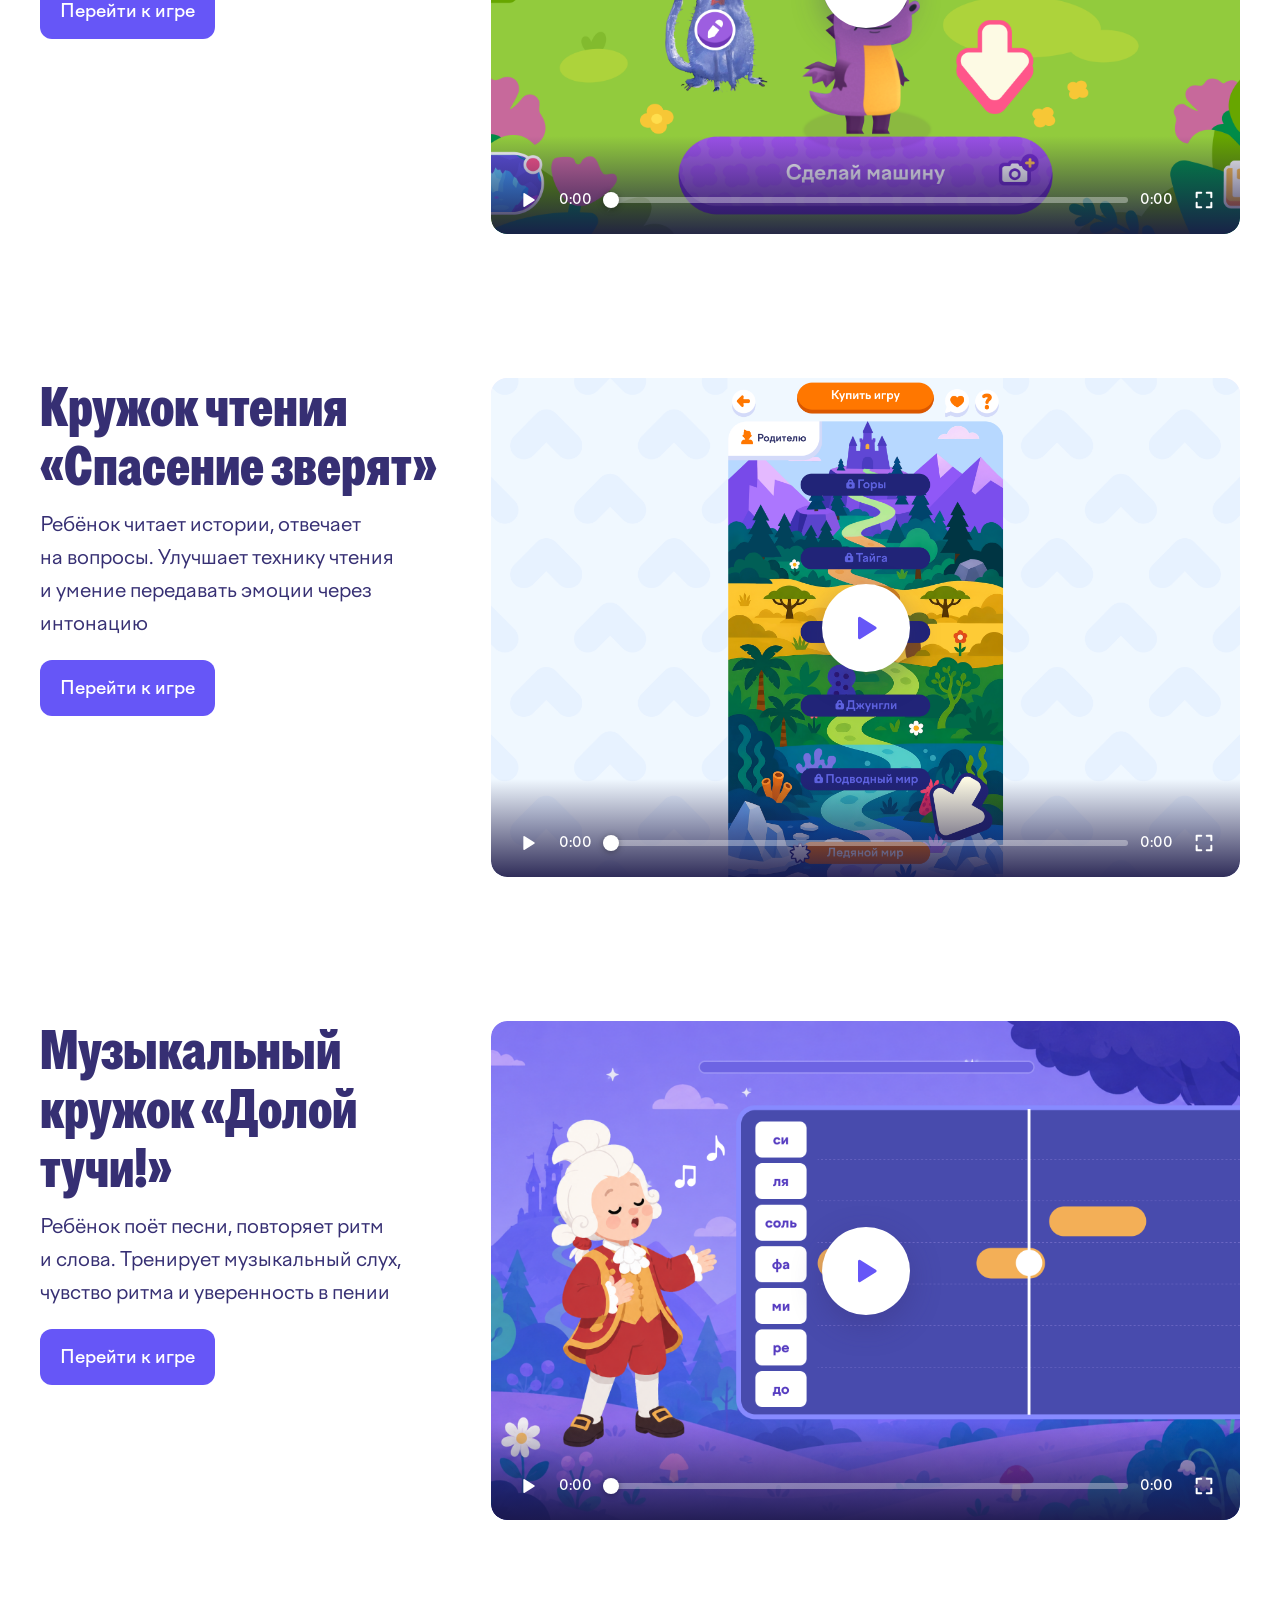
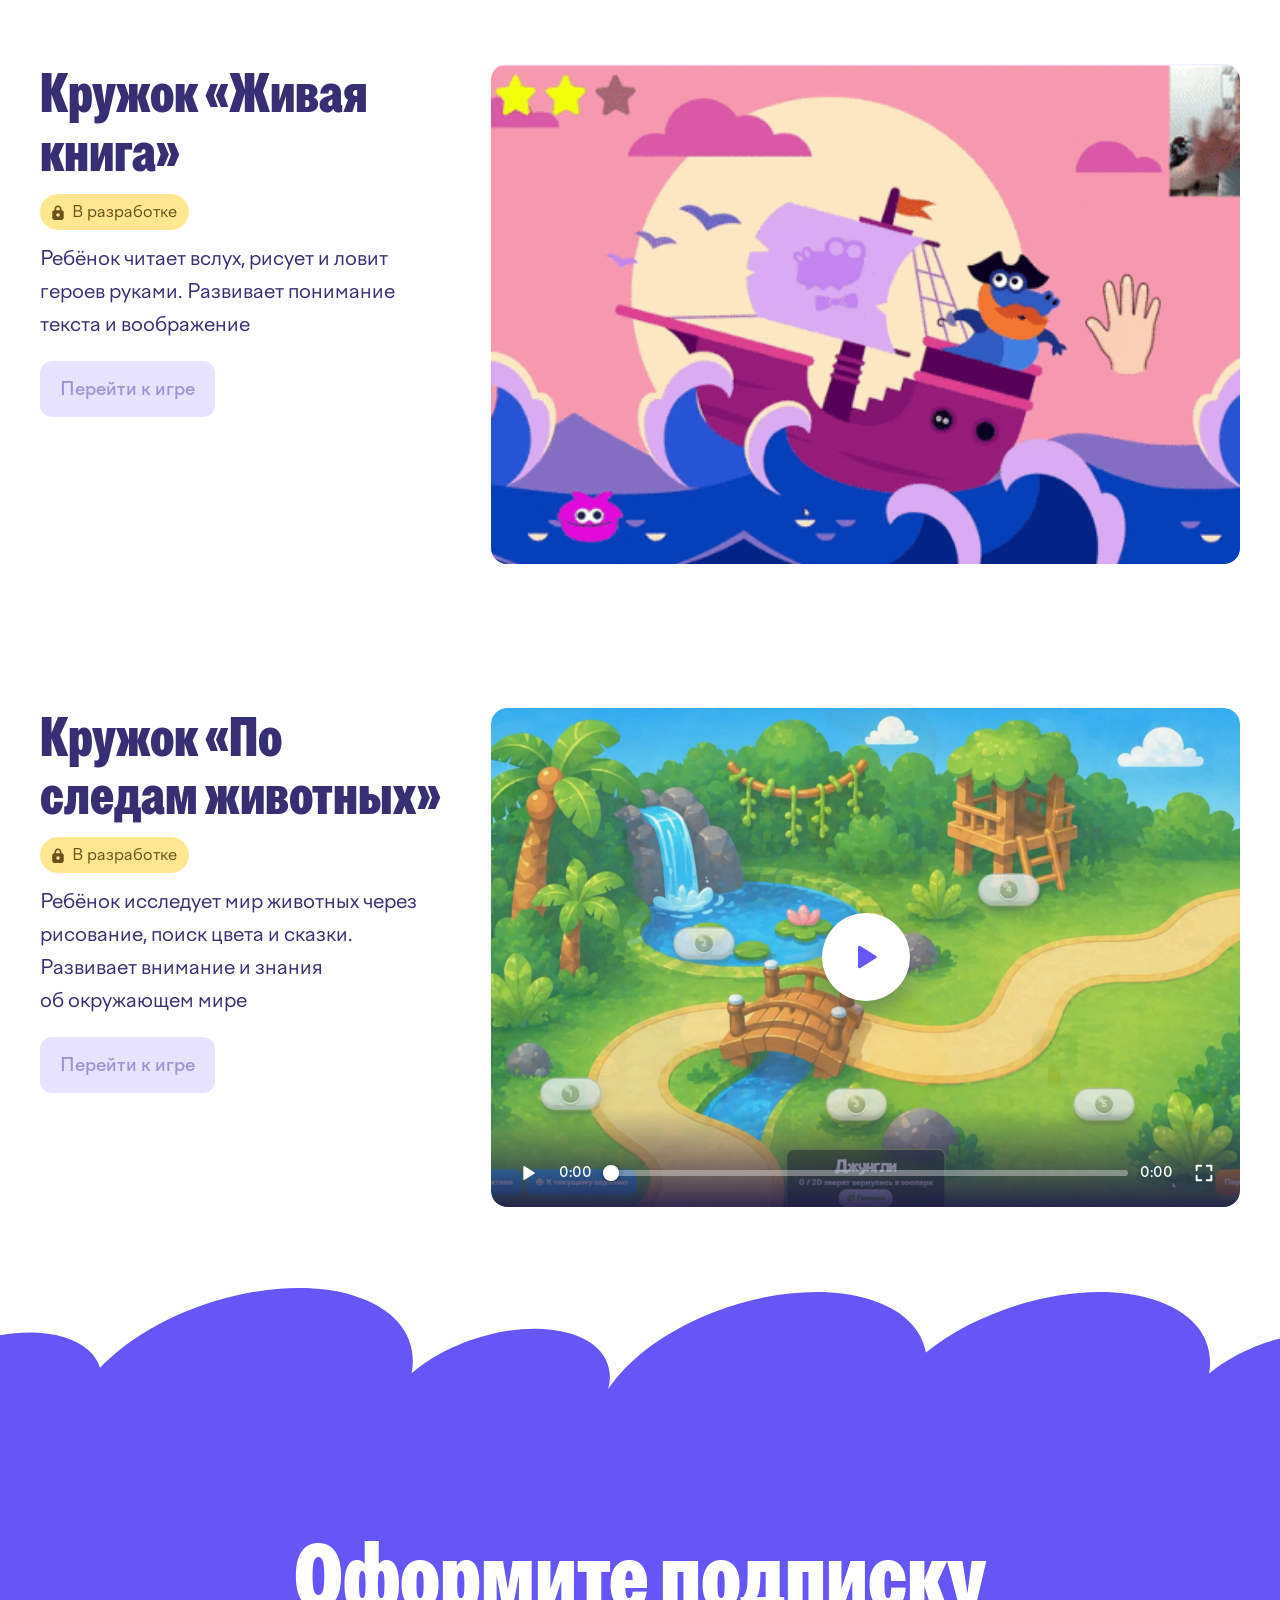
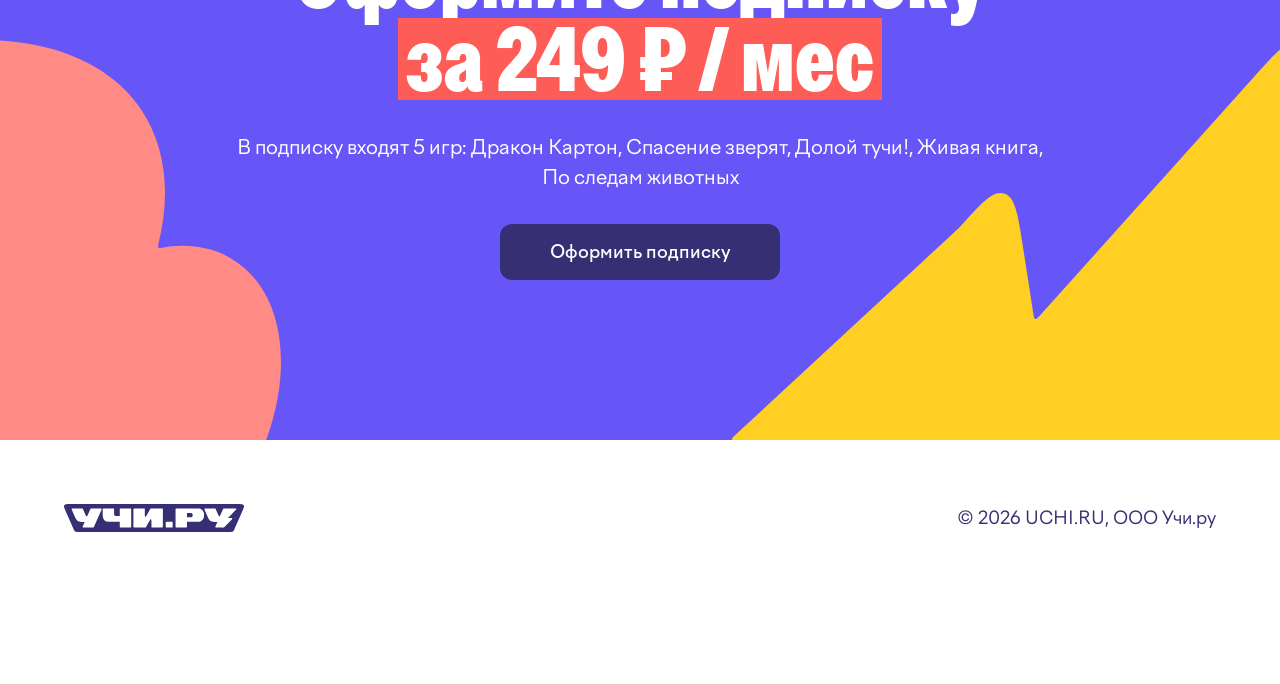
==== commit e2c19cec: "Remove the contour triangles from the hero video. Co-Authored-By: Claude Sonnet 5.5 <noreply@anthrop" ====
--- a/index.html
+++ b/index.html
@@ -21,7 +21,7 @@
     <link rel="preload" href="fonts/FactorA-Regular.ttf" as="font" type="font/ttf" crossorigin />
     <link rel="preload" href="fonts/FactorA-Bold.ttf" as="font" type="font/ttf" crossorigin />
     <link rel="preload" href="fonts/FactorA-Medium.otf" as="font" type="font/otf" crossorigin />
-    <link rel="stylesheet" href="css/styles.css?v=20261025c" />
+    <link rel="stylesheet" href="css/styles.css?v=20261025d" />
   </head>
   <body>
     <header class="hero hero--photo">
@@ -42,7 +42,7 @@
       <div class="hero__photo">
         <video
           class="hero__photo-img"
-          poster="assets/hero-d/hero-video-poster.jpg?v=20261025c"
+          poster="assets/hero-d/hero-video-poster.jpg?v=20261025d"
           autoplay
           muted
           loop
@@ -50,18 +50,9 @@
           preload="auto"
           aria-hidden="true"
         >
-          <source src="assets/hero-d/hero-video.webm?v=20261025c" type='video/webm; codecs="av01.0.05M.08, opus"' />
-          <source src="assets/hero-d/hero-video.mp4?v=20261025c" type="video/mp4" />
+          <source src="assets/hero-d/hero-video.webm?v=20261025d" type='video/webm; codecs="av01.0.05M.08, opus"' />
+          <source src="assets/hero-d/hero-video.mp4?v=20261025d" type="video/mp4" />
         </video>
-        <div class="hero__contours hero__contours--left" aria-hidden="true">
-          <span class="contour contour--a"><img src="assets/hero-d/contour-2.svg" alt="" /></span>
-          <span class="contour contour--b"><img src="assets/hero-d/contour-1.svg" alt="" /></span>
-        </div>
-        <div class="hero__contours hero__contours--right" aria-hidden="true">
-          <span class="contour contour--c"><img src="assets/hero-d/contour-1.svg" alt="" /></span>
-          <span class="contour contour--d"><img src="assets/hero-d/contour-4.svg" alt="" /></span>
-          <span class="contour contour--e"><img src="assets/hero-d/contour-3.svg" alt="" /></span>
-        </div>
         <div class="hero__controls">
           <button class="hero__btn hero__sound" type="button" aria-pressed="false" aria-label="Включить звук" data-hero-sound>
             <span class="hero__btn-icon hero__sound-icon" aria-hidden="true"></span>
@@ -299,8 +290,8 @@
         <img class="mascot__brow mascot__brow--r" src="assets/brow-r.svg" alt="" />
       </div>
     </footer>
-    <script src="js/hero-video.js?v=20261025c"></script>
-    <script src="js/videos.js?v=20261025c"></script>
-    <script src="js/reveal.js?v=20261025c"></script>
+    <script src="js/hero-video.js?v=20261025d"></script>
+    <script src="js/videos.js?v=20261025d"></script>
+    <script src="js/reveal.js?v=20261025d"></script>
   </body>
 </html>
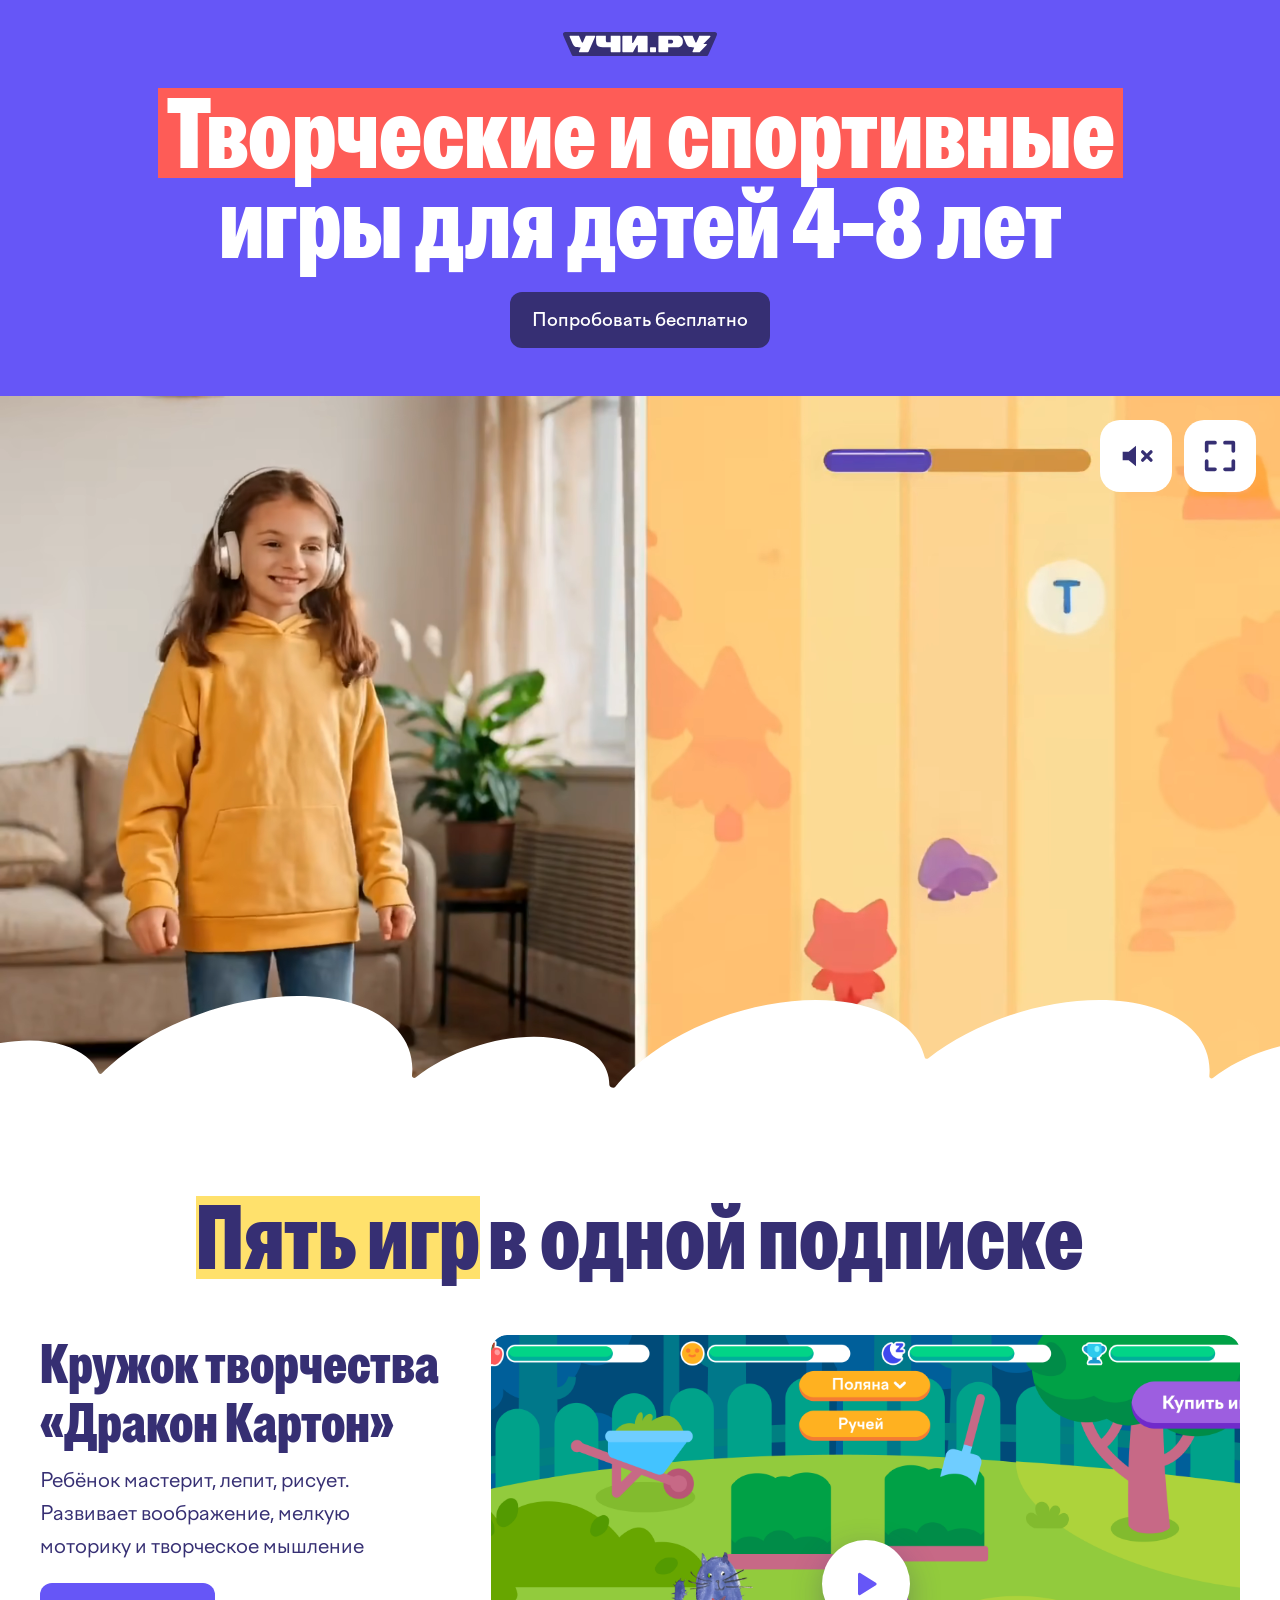
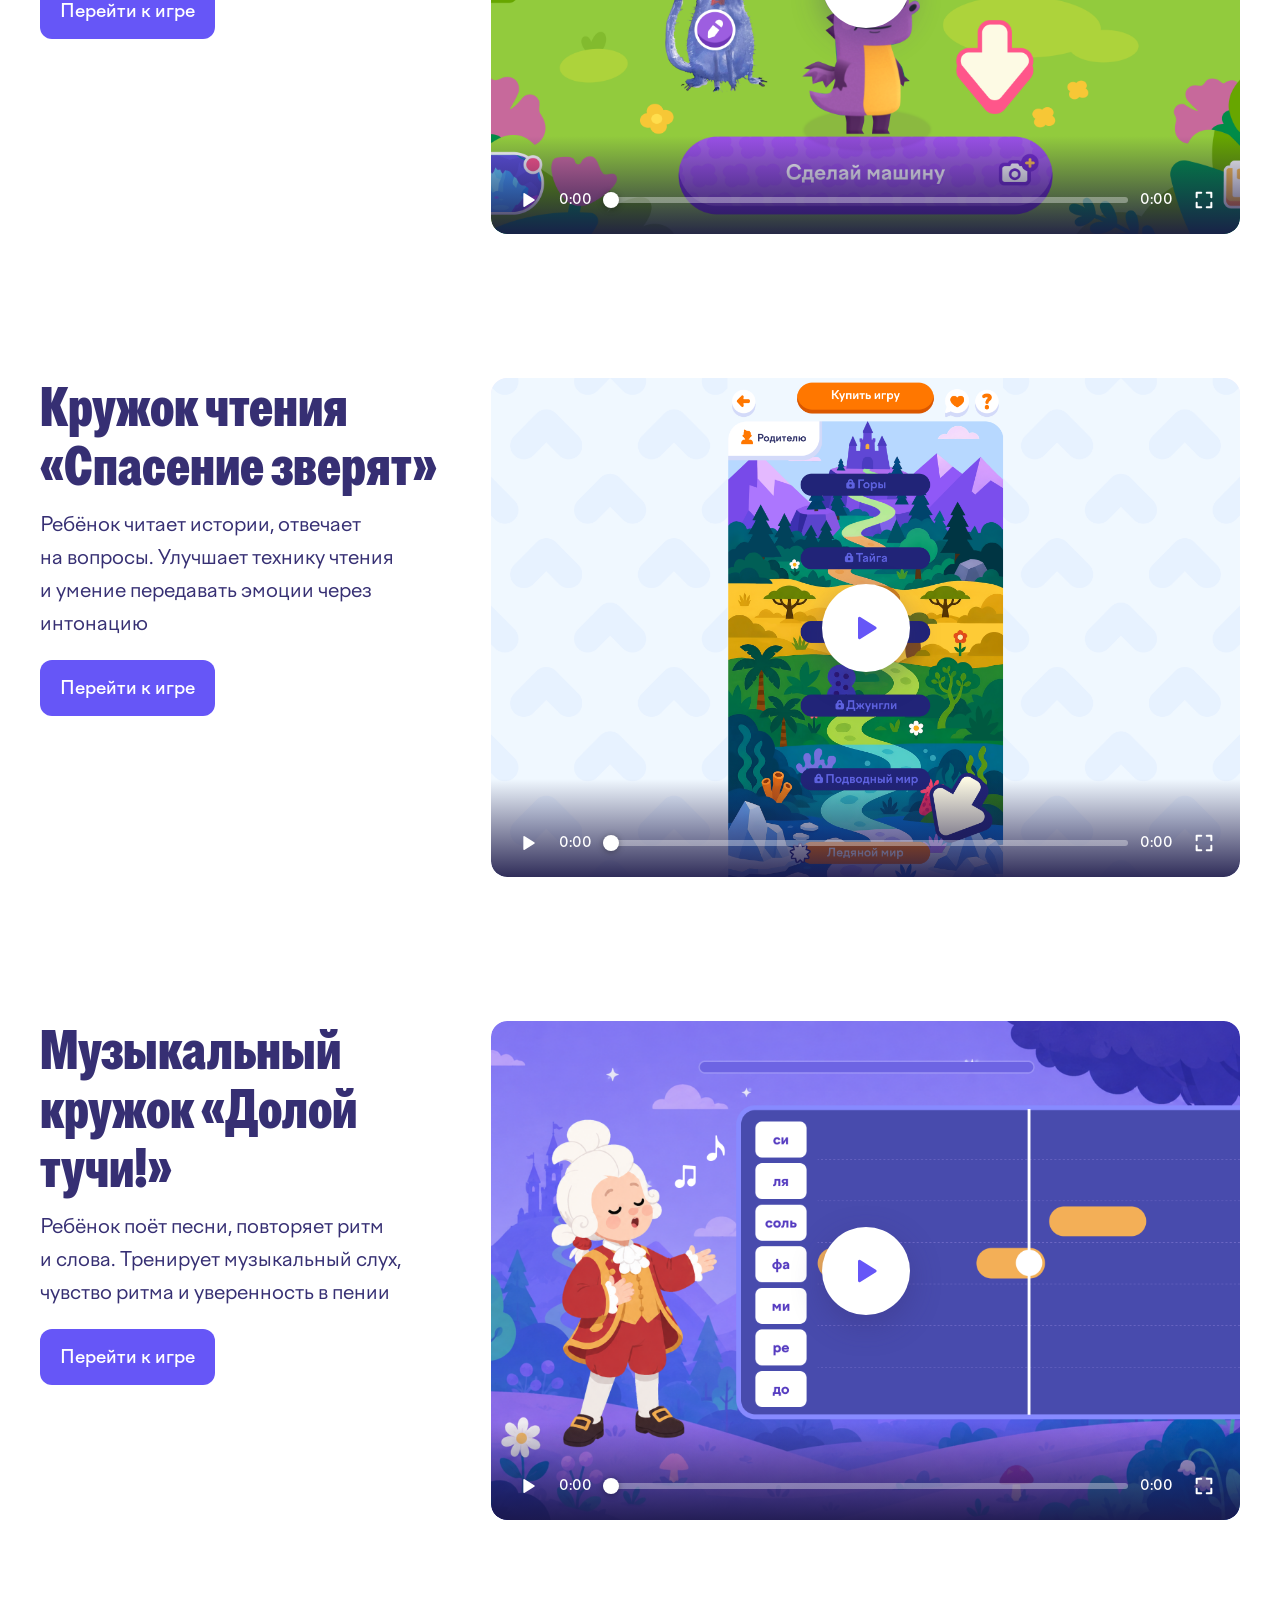
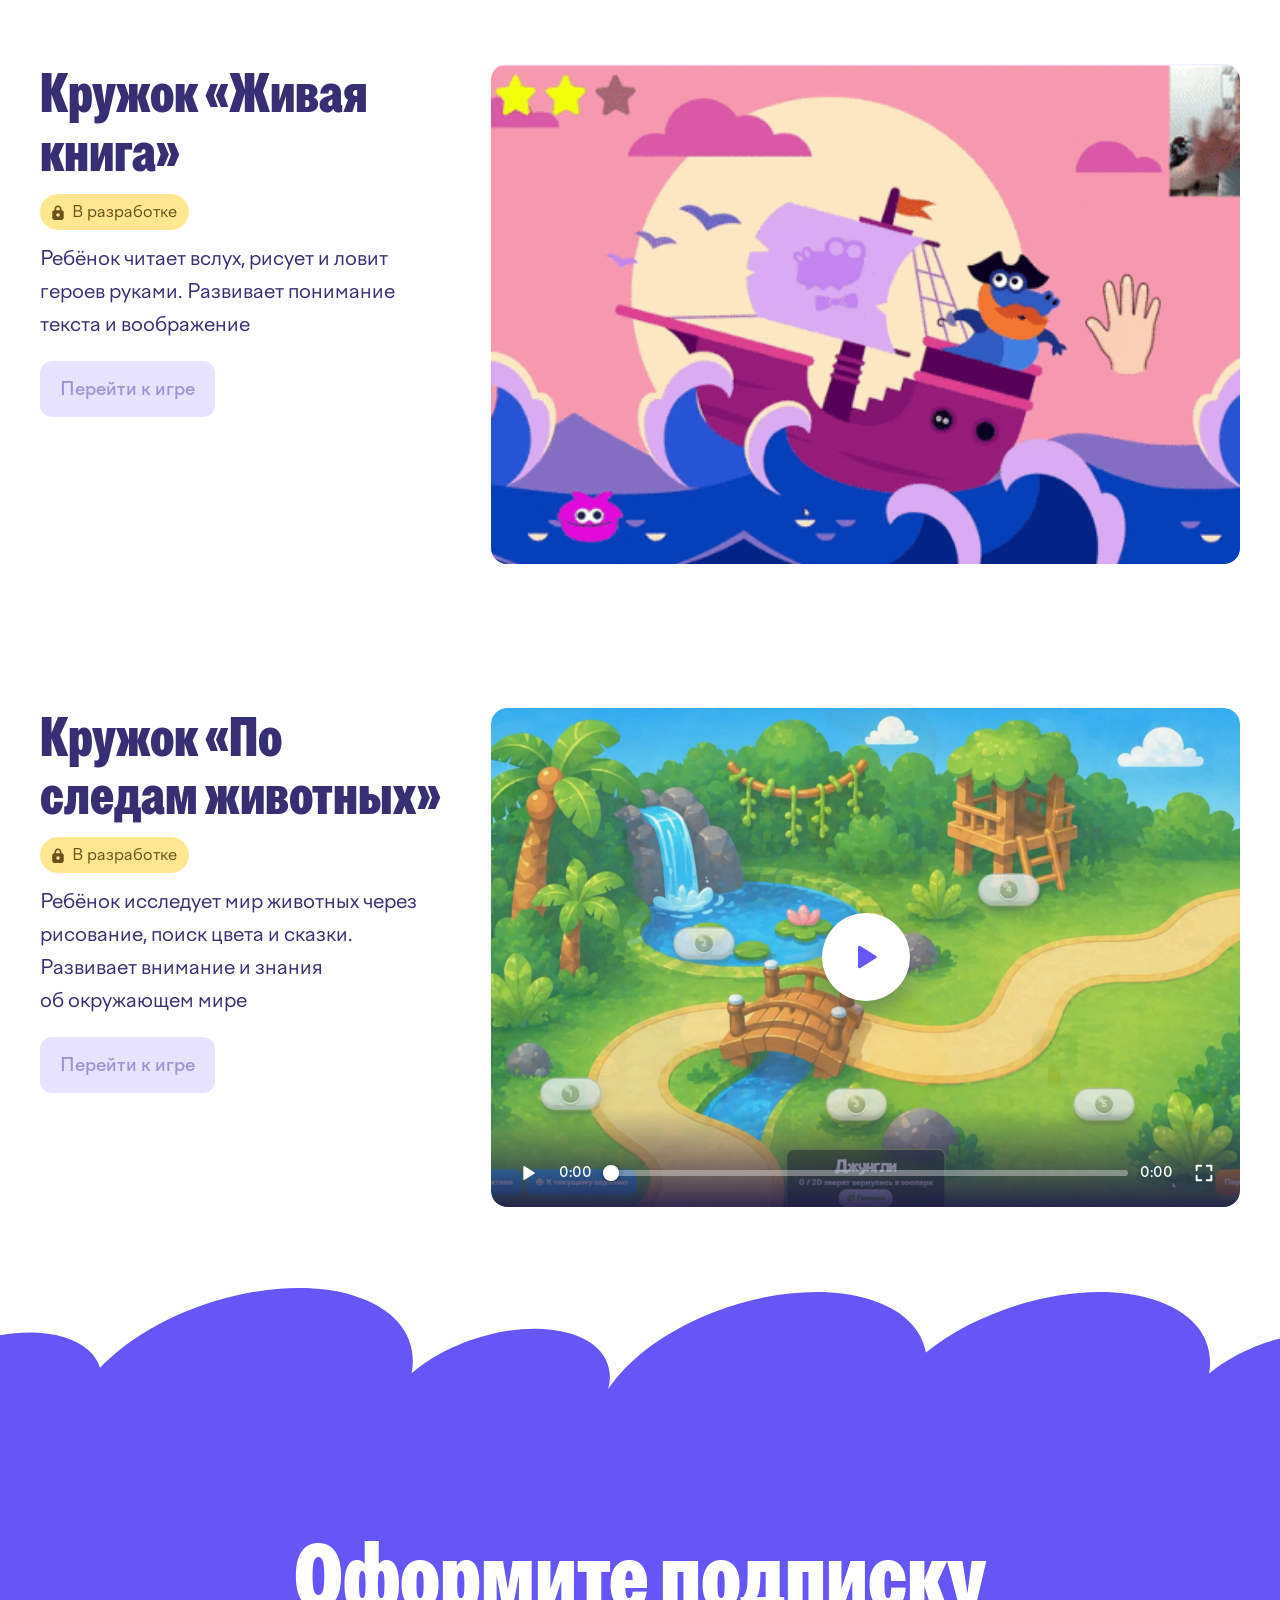
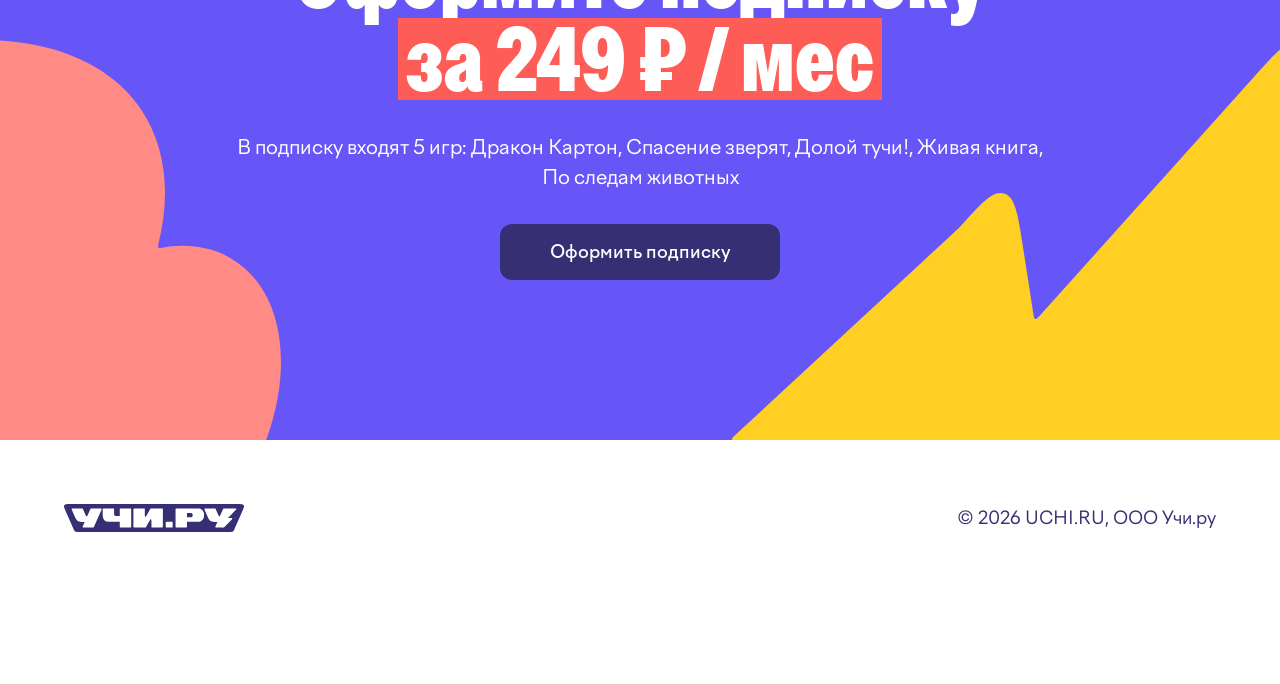
==== commit 174adf89: "Mobile hero: let the bottom wave overlap the video. Co-Authored-By: Claude Sonnet 5.5 <noreply@anthr" ====
--- a/index.html
+++ b/index.html
@@ -21,7 +21,7 @@
     <link rel="preload" href="fonts/FactorA-Regular.ttf" as="font" type="font/ttf" crossorigin />
     <link rel="preload" href="fonts/FactorA-Bold.ttf" as="font" type="font/ttf" crossorigin />
     <link rel="preload" href="fonts/FactorA-Medium.otf" as="font" type="font/otf" crossorigin />
-    <link rel="stylesheet" href="css/styles.css?v=20261025d" />
+    <link rel="stylesheet" href="css/styles.css?v=20261025g" />
   </head>
   <body>
     <header class="hero hero--photo">
@@ -42,7 +42,7 @@
       <div class="hero__photo">
         <video
           class="hero__photo-img"
-          poster="assets/hero-d/hero-video-poster.jpg?v=20261025d"
+          poster="assets/hero-d/hero-video-poster.jpg?v=20261025g"
           autoplay
           muted
           loop
@@ -50,8 +50,8 @@
           preload="auto"
           aria-hidden="true"
         >
-          <source src="assets/hero-d/hero-video.webm?v=20261025d" type='video/webm; codecs="av01.0.05M.08, opus"' />
-          <source src="assets/hero-d/hero-video.mp4?v=20261025d" type="video/mp4" />
+          <source src="assets/hero-d/hero-video.webm?v=20261025g" type='video/webm; codecs="av01.0.05M.08, opus"' />
+          <source src="assets/hero-d/hero-video.mp4?v=20261025g" type="video/mp4" />
         </video>
         <div class="hero__controls">
           <button class="hero__btn hero__sound" type="button" aria-pressed="false" aria-label="Включить звук" data-hero-sound>
@@ -290,8 +290,8 @@
         <img class="mascot__brow mascot__brow--r" src="assets/brow-r.svg" alt="" />
       </div>
     </footer>
-    <script src="js/hero-video.js?v=20261025d"></script>
-    <script src="js/videos.js?v=20261025d"></script>
-    <script src="js/reveal.js?v=20261025d"></script>
+    <script src="js/hero-video.js?v=20261025g"></script>
+    <script src="js/videos.js?v=20261025g"></script>
+    <script src="js/reveal.js?v=20261025g"></script>
   </body>
 </html>
--- a/css/styles.css
+++ b/css/styles.css
@@ -1864,7 +1864,7 @@
   .hero--photo {
     height: 760px;
     min-height: 0;
-    gap: 150px;
+    gap: 224px;
     padding: 88px 16px 0;
   }
 
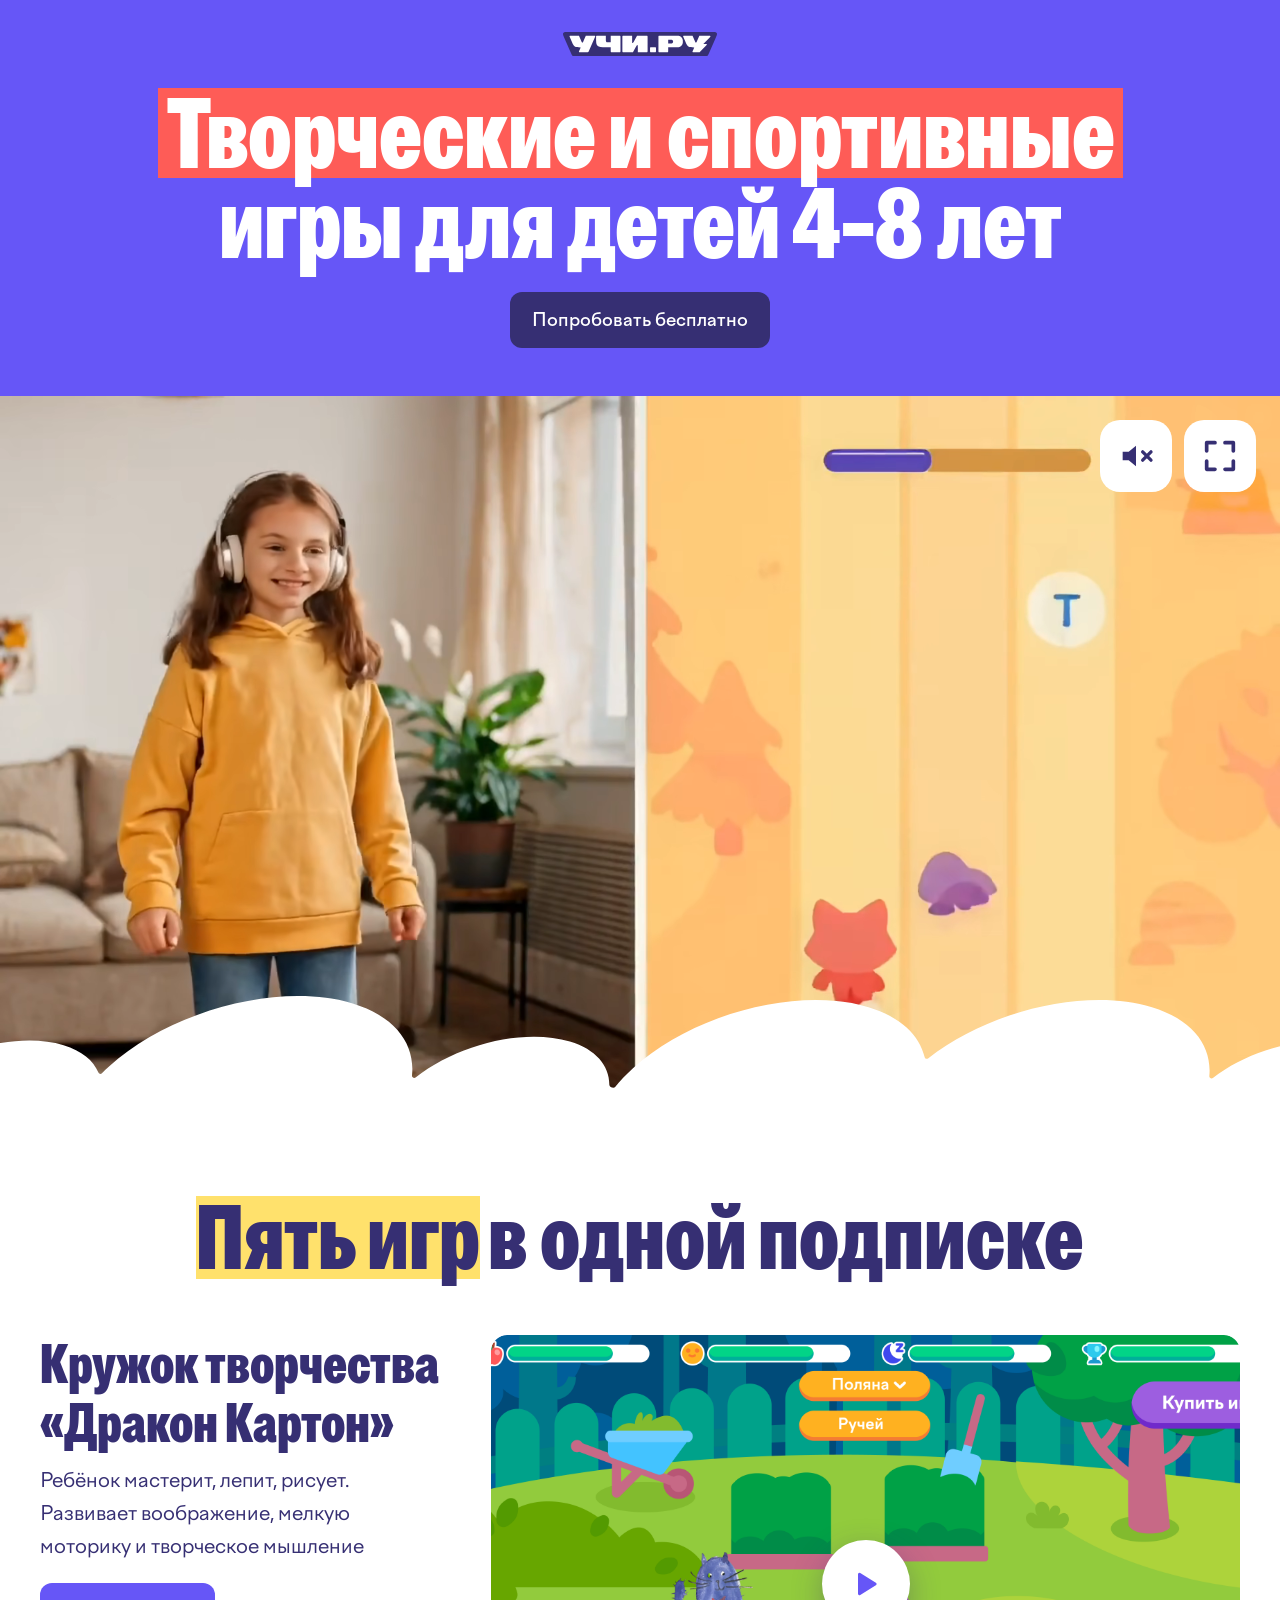
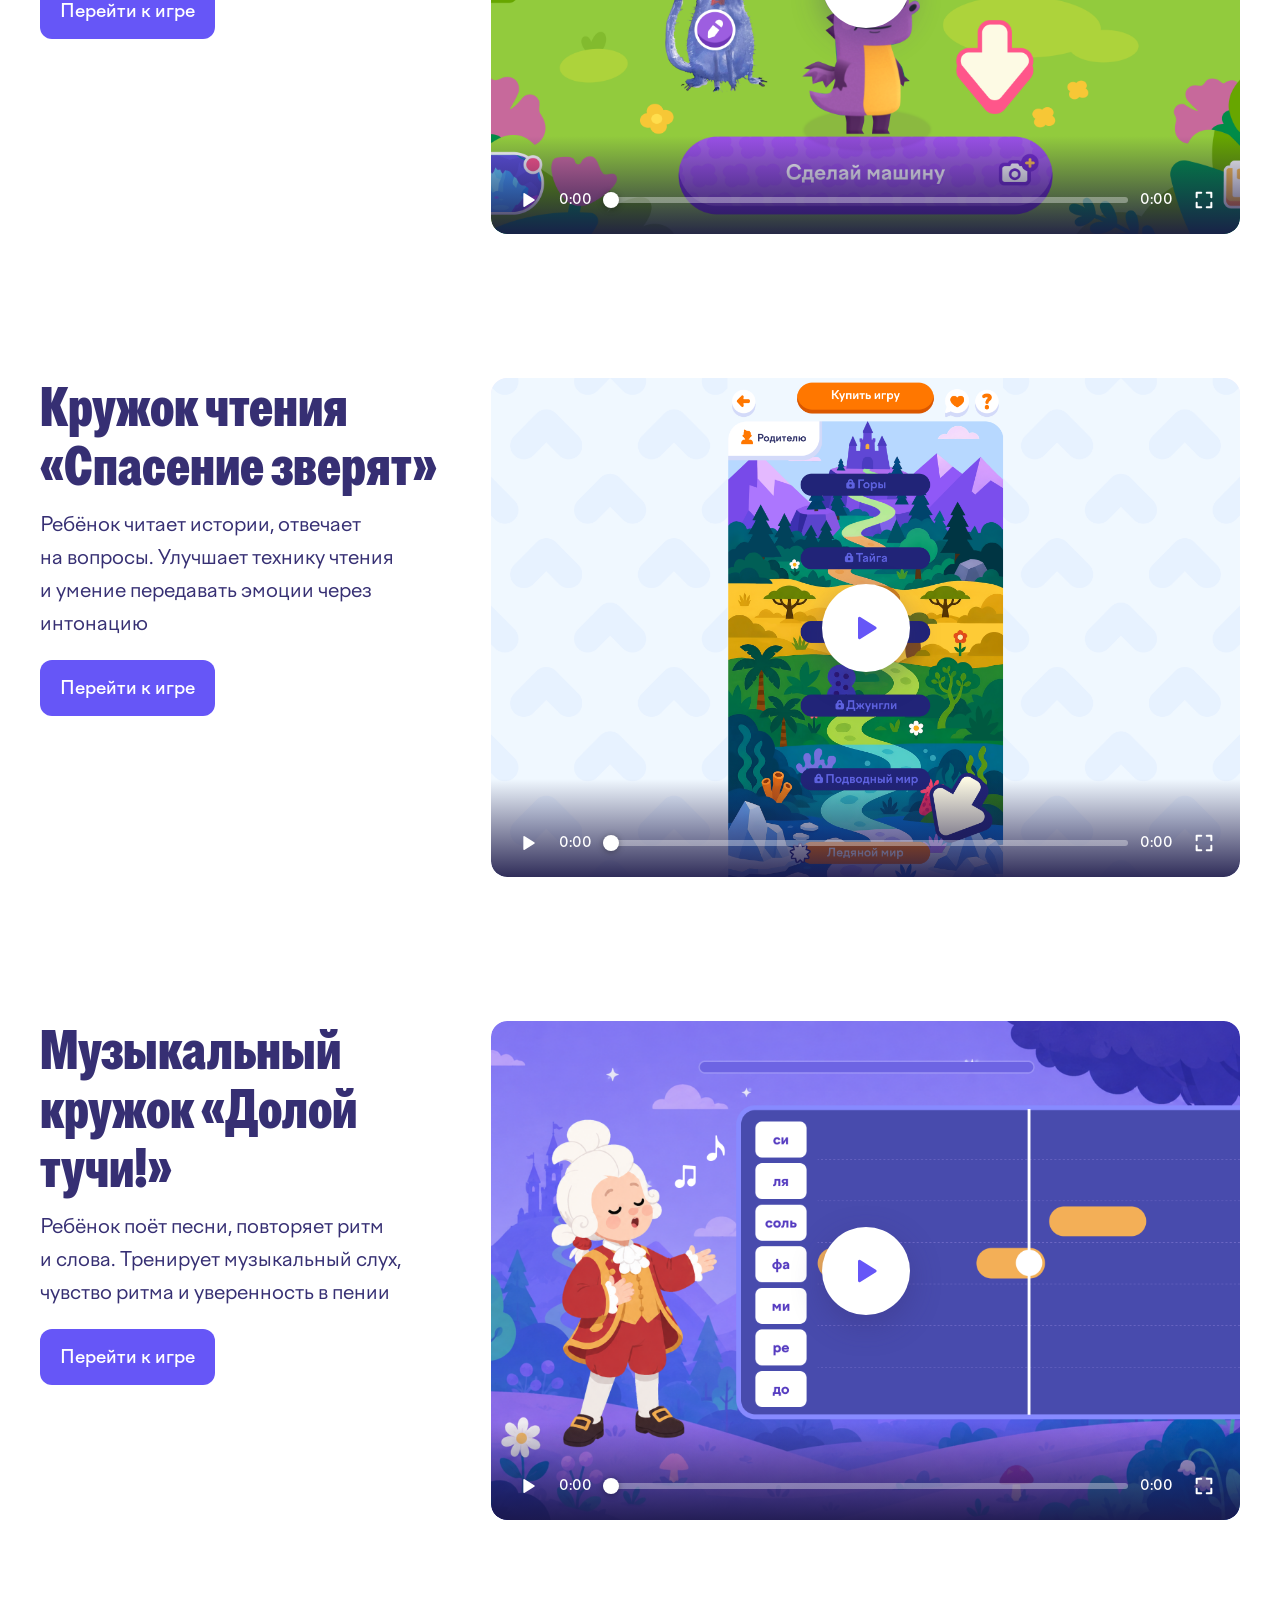
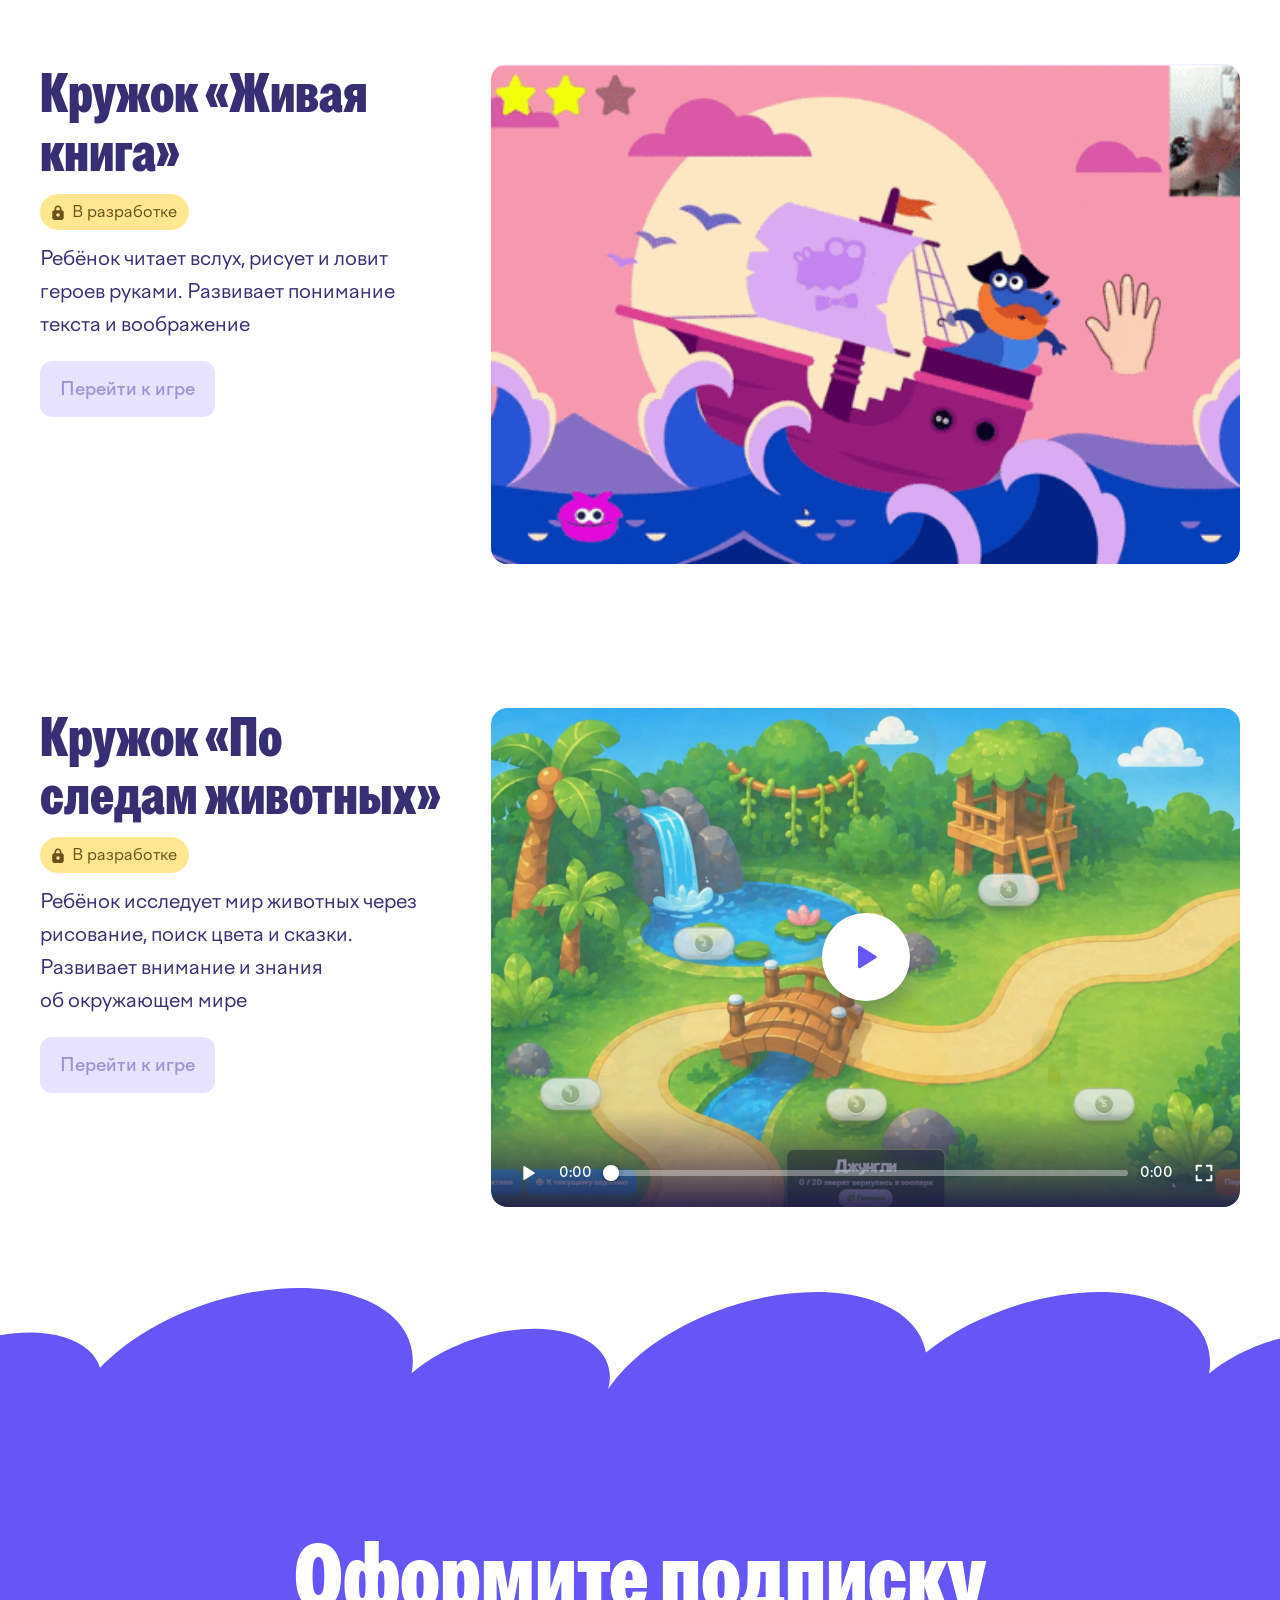
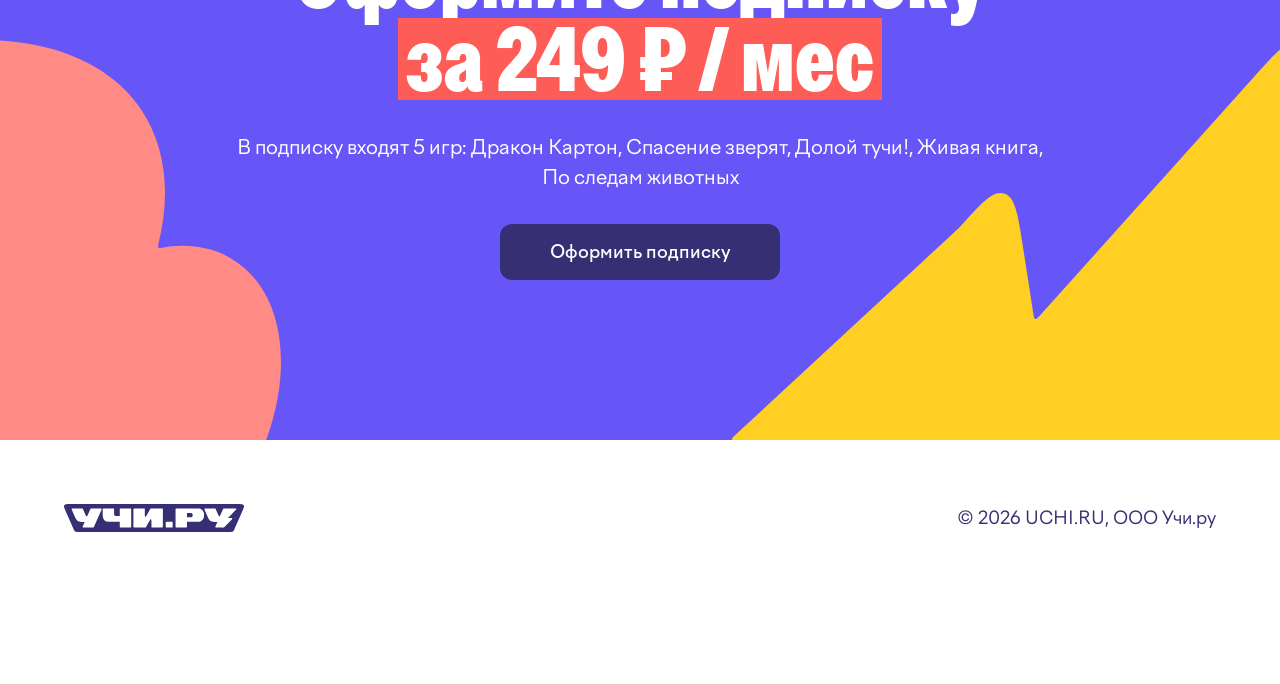
==== commit b980a536: "Mobile hero: equal 12px offsets for the sound and fullscreen buttons from the top and right of the v" ====
--- a/index.html
+++ b/index.html
@@ -21,7 +21,7 @@
     <link rel="preload" href="fonts/FactorA-Regular.ttf" as="font" type="font/ttf" crossorigin />
     <link rel="preload" href="fonts/FactorA-Bold.ttf" as="font" type="font/ttf" crossorigin />
     <link rel="preload" href="fonts/FactorA-Medium.otf" as="font" type="font/otf" crossorigin />
-    <link rel="stylesheet" href="css/styles.css?v=20261025g" />
+    <link rel="stylesheet" href="css/styles.css?v=20261025h" />
   </head>
   <body>
     <header class="hero hero--photo">
@@ -42,7 +42,7 @@
       <div class="hero__photo">
         <video
           class="hero__photo-img"
-          poster="assets/hero-d/hero-video-poster.jpg?v=20261025g"
+          poster="assets/hero-d/hero-video-poster.jpg?v=20261025h"
           autoplay
           muted
           loop
@@ -50,8 +50,8 @@
           preload="auto"
           aria-hidden="true"
         >
-          <source src="assets/hero-d/hero-video.webm?v=20261025g" type='video/webm; codecs="av01.0.05M.08, opus"' />
-          <source src="assets/hero-d/hero-video.mp4?v=20261025g" type="video/mp4" />
+          <source src="assets/hero-d/hero-video.webm?v=20261025h" type='video/webm; codecs="av01.0.05M.08, opus"' />
+          <source src="assets/hero-d/hero-video.mp4?v=20261025h" type="video/mp4" />
         </video>
         <div class="hero__controls">
           <button class="hero__btn hero__sound" type="button" aria-pressed="false" aria-label="Включить звук" data-hero-sound>
@@ -290,8 +290,8 @@
         <img class="mascot__brow mascot__brow--r" src="assets/brow-r.svg" alt="" />
       </div>
     </footer>
-    <script src="js/hero-video.js?v=20261025g"></script>
-    <script src="js/videos.js?v=20261025g"></script>
-    <script src="js/reveal.js?v=20261025g"></script>
+    <script src="js/hero-video.js?v=20261025h"></script>
+    <script src="js/videos.js?v=20261025h"></script>
+    <script src="js/reveal.js?v=20261025h"></script>
   </body>
 </html>
--- a/css/styles.css
+++ b/css/styles.css
@@ -1963,7 +1963,7 @@
 
 @media (max-width: 767px) {
   .hero__controls {
-    top: 64px;
+    top: 12px;
     right: 12px;
     gap: 8px;
   }
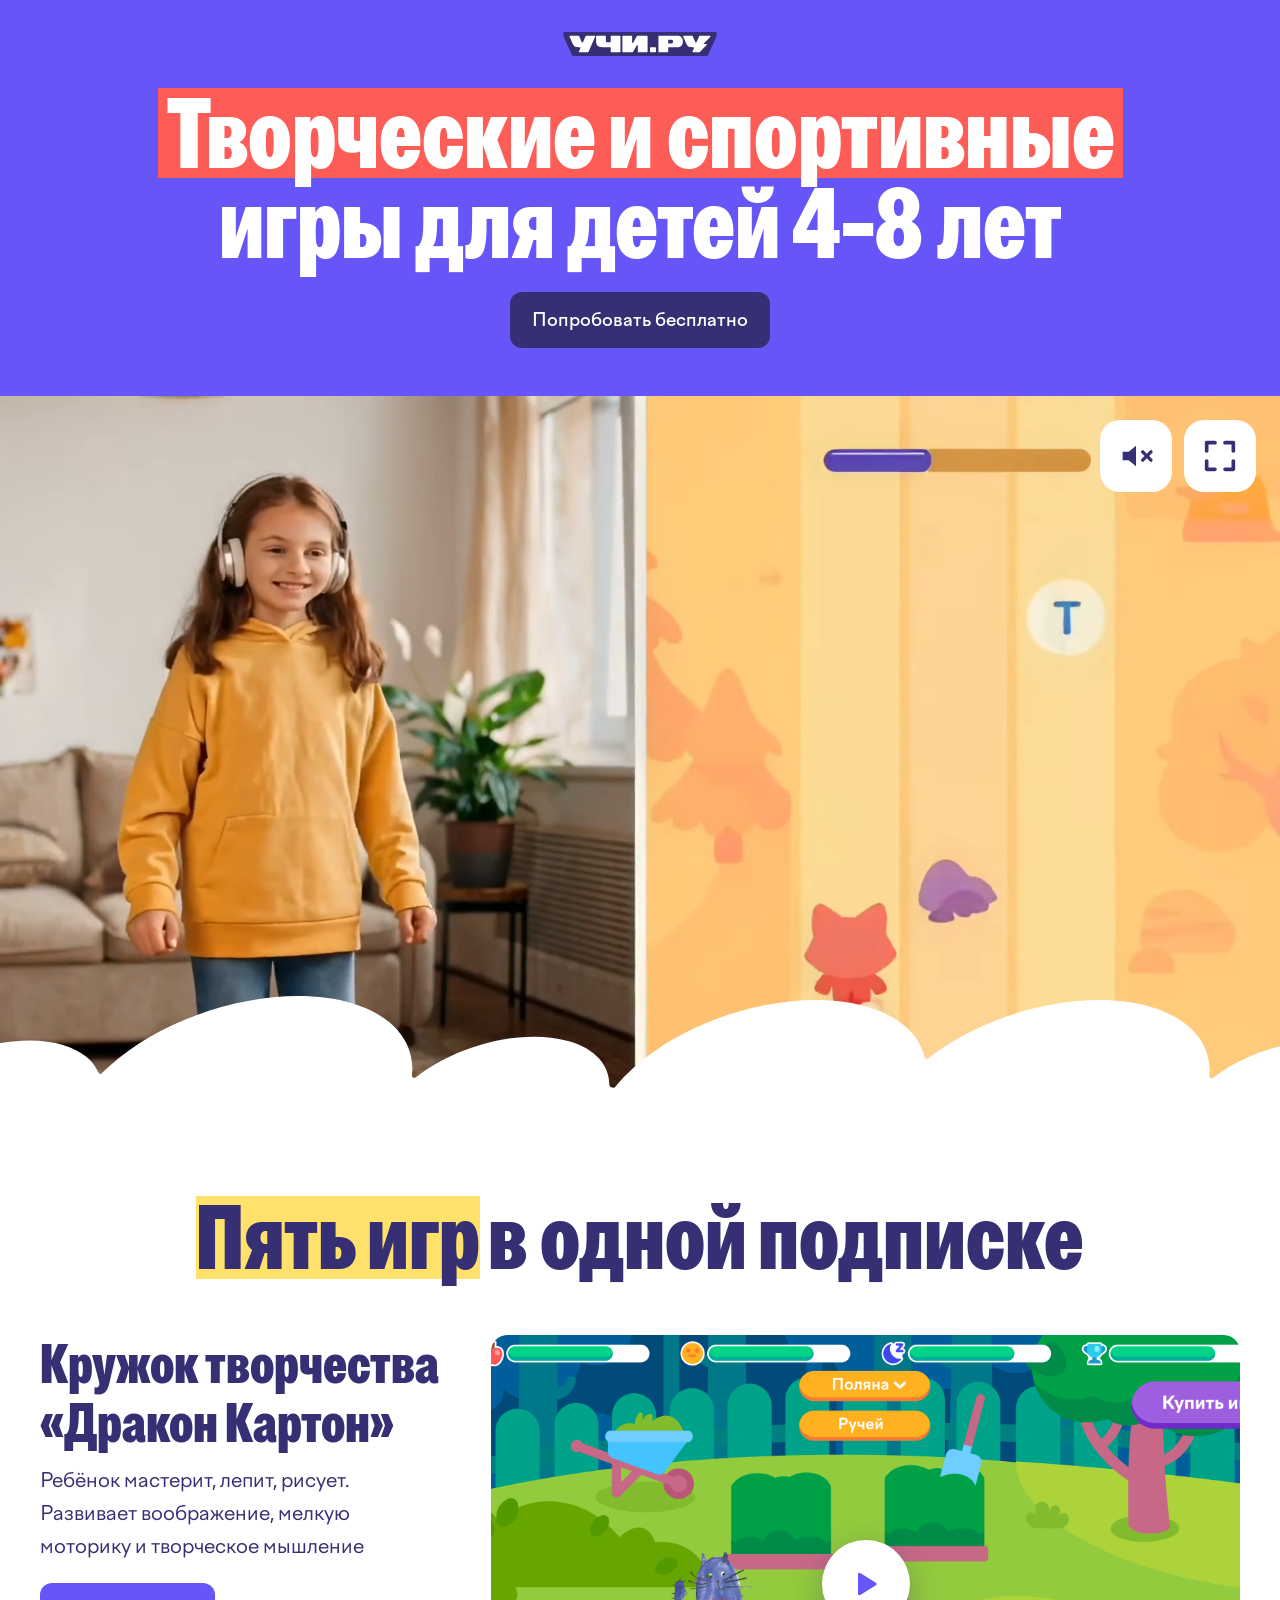
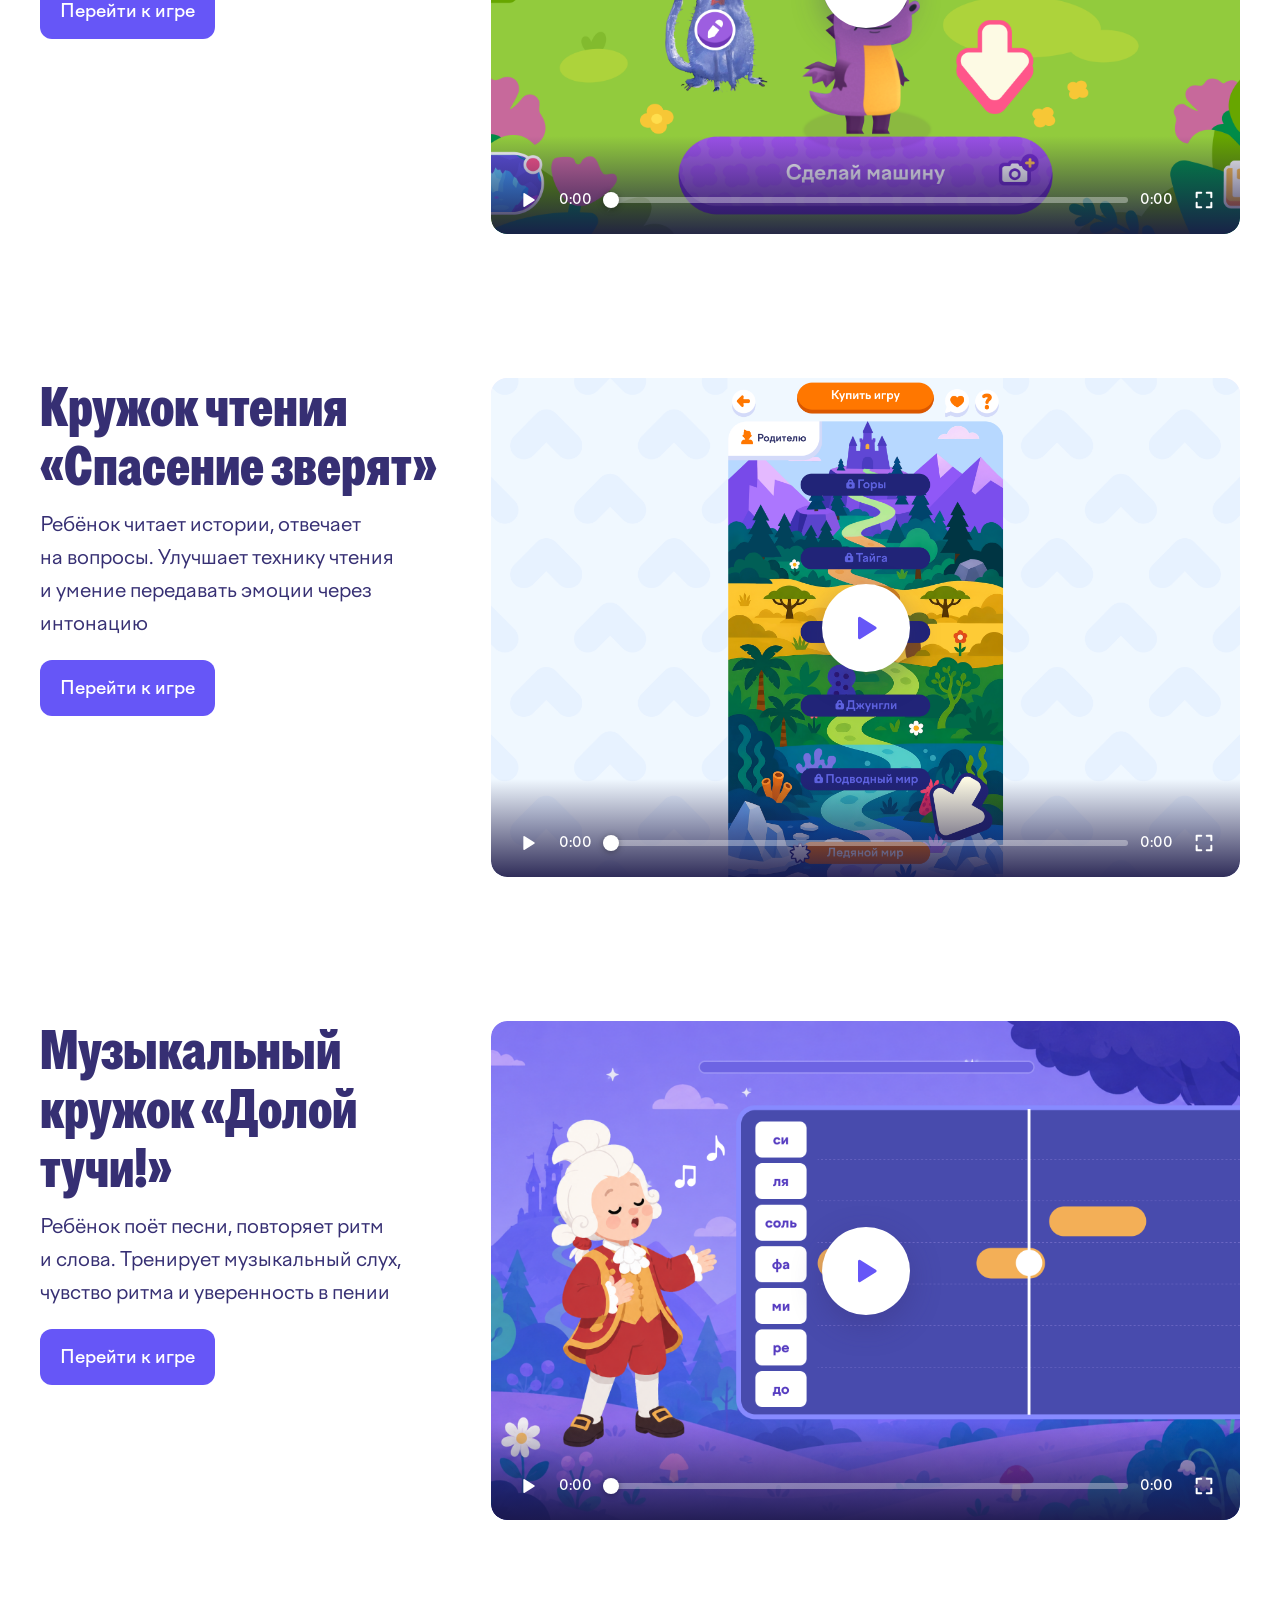
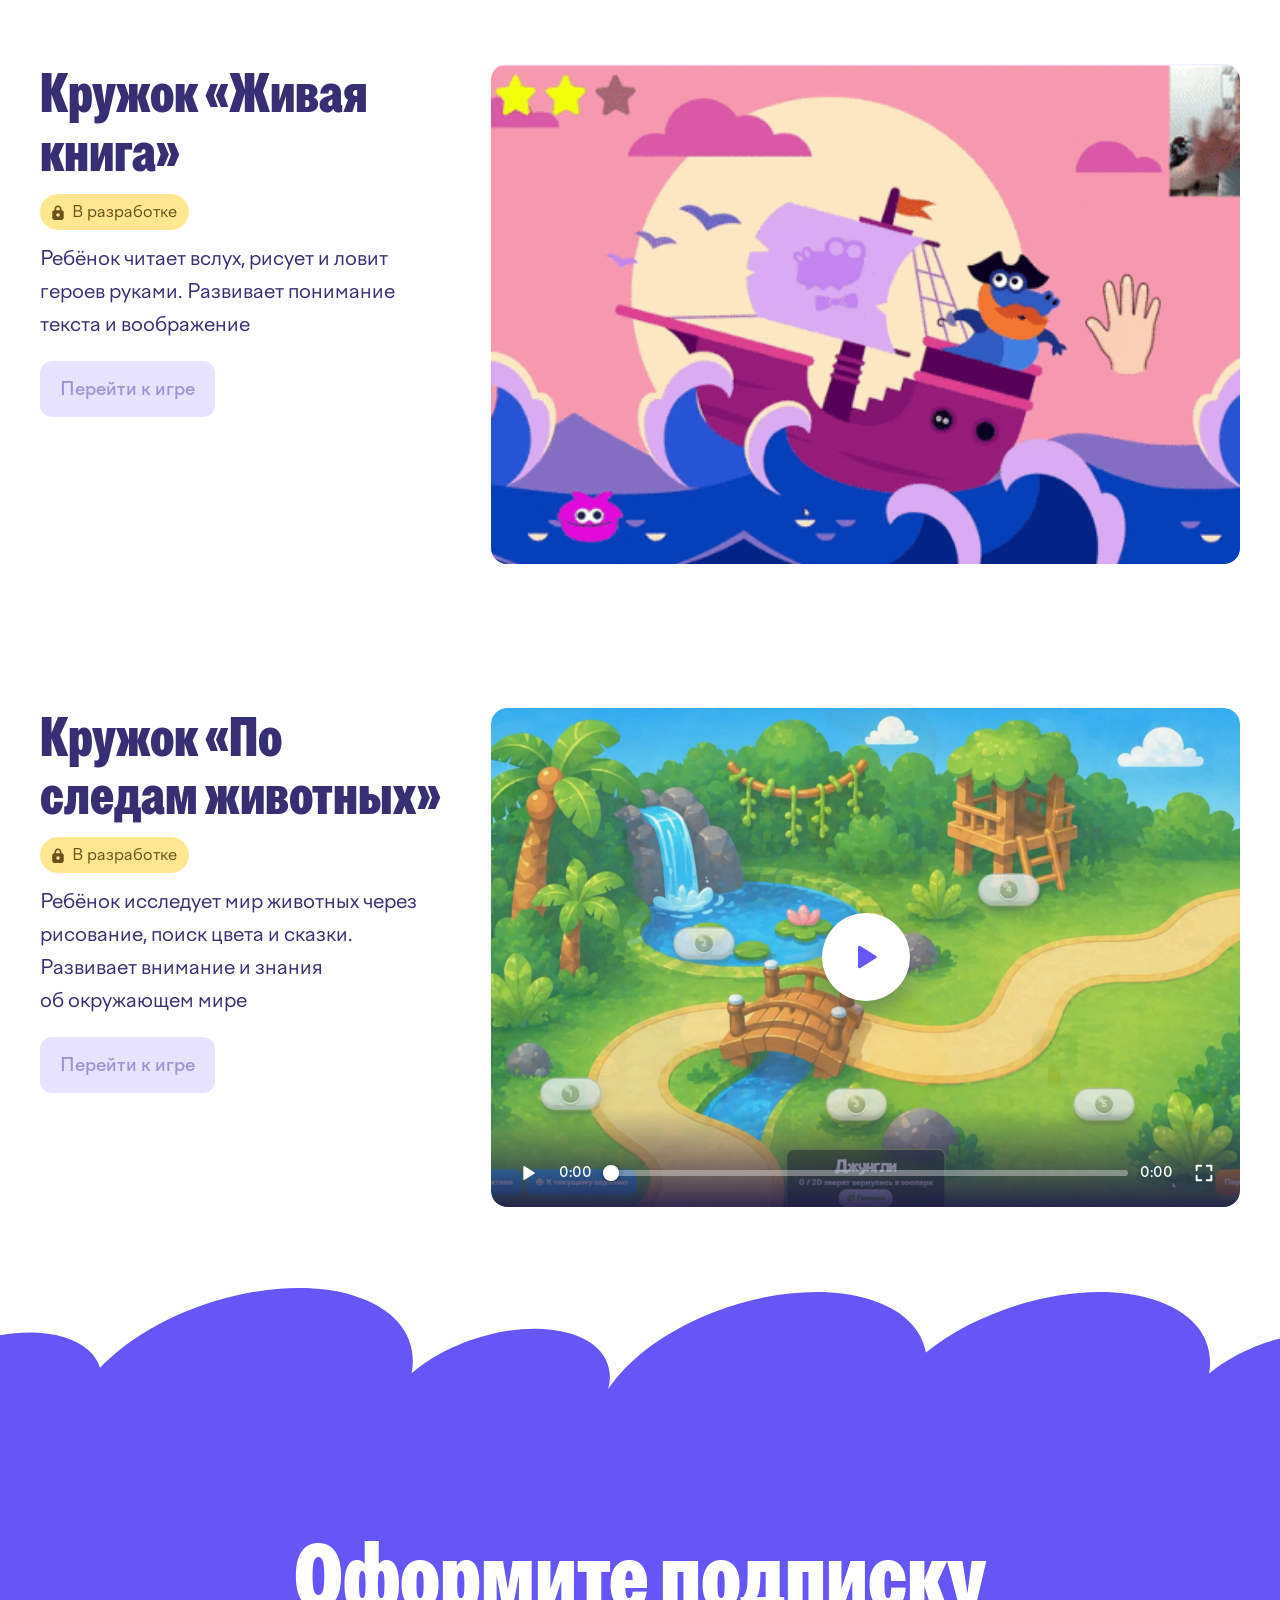
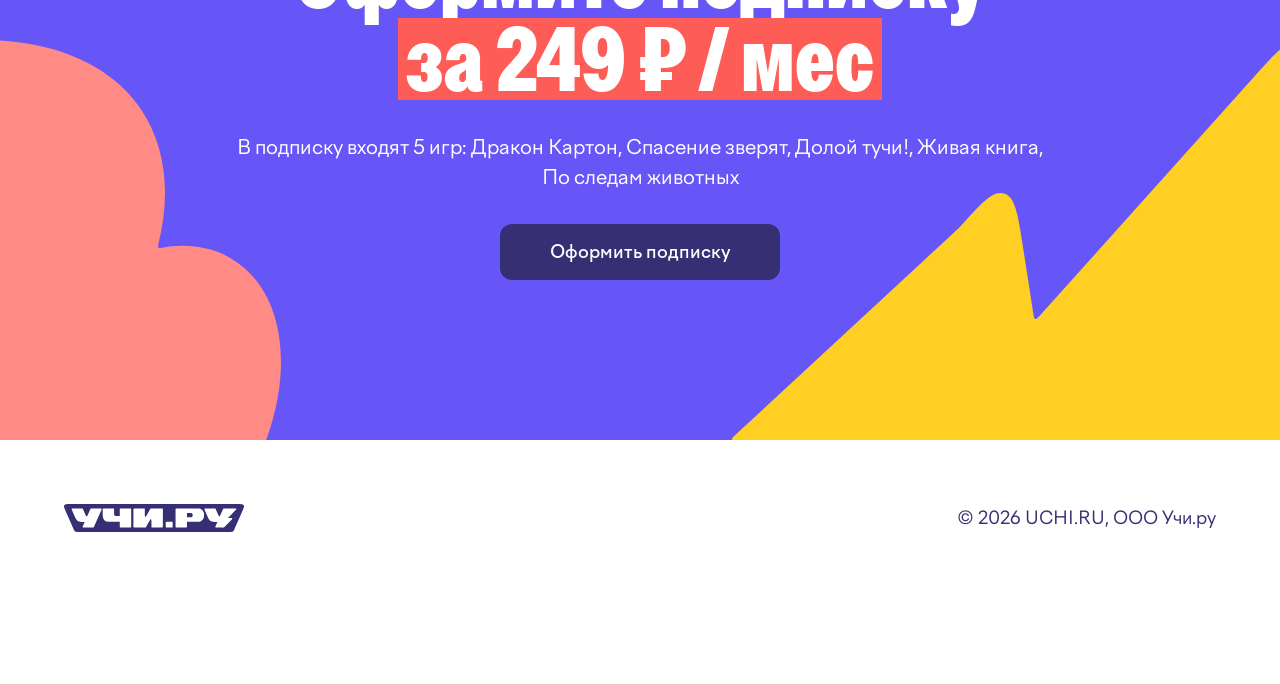
==== commit 45985233: "Mobile hero: 48px between the button and the video, fixed hero height so the wave overlaps the video" ====
--- a/index.html
+++ b/index.html
@@ -21,7 +21,7 @@
     <link rel="preload" href="fonts/FactorA-Regular.ttf" as="font" type="font/ttf" crossorigin />
     <link rel="preload" href="fonts/FactorA-Bold.ttf" as="font" type="font/ttf" crossorigin />
     <link rel="preload" href="fonts/FactorA-Medium.otf" as="font" type="font/otf" crossorigin />
-    <link rel="stylesheet" href="css/styles.css?v=20261025h" />
+    <link rel="stylesheet" href="css/styles.css?v=20261025j" />
   </head>
   <body>
     <header class="hero hero--photo">
@@ -42,7 +42,7 @@
       <div class="hero__photo">
         <video
           class="hero__photo-img"
-          poster="assets/hero-d/hero-video-poster.jpg?v=20261025h"
+          poster="assets/hero-d/hero-video-poster.jpg?v=20261025j"
           autoplay
           muted
           loop
@@ -50,8 +50,8 @@
           preload="auto"
           aria-hidden="true"
         >
-          <source src="assets/hero-d/hero-video.webm?v=20261025h" type='video/webm; codecs="av01.0.05M.08, opus"' />
-          <source src="assets/hero-d/hero-video.mp4?v=20261025h" type="video/mp4" />
+          <source src="assets/hero-d/hero-video.webm?v=20261025j" type='video/webm; codecs="av01.0.05M.08, opus"' />
+          <source src="assets/hero-d/hero-video.mp4?v=20261025j" type="video/mp4" />
         </video>
         <div class="hero__controls">
           <button class="hero__btn hero__sound" type="button" aria-pressed="false" aria-label="Включить звук" data-hero-sound>
@@ -290,8 +290,8 @@
         <img class="mascot__brow mascot__brow--r" src="assets/brow-r.svg" alt="" />
       </div>
     </footer>
-    <script src="js/hero-video.js?v=20261025h"></script>
-    <script src="js/videos.js?v=20261025h"></script>
-    <script src="js/reveal.js?v=20261025h"></script>
+    <script src="js/hero-video.js?v=20261025j"></script>
+    <script src="js/videos.js?v=20261025j"></script>
+    <script src="js/reveal.js?v=20261025j"></script>
   </body>
 </html>
--- a/css/styles.css
+++ b/css/styles.css
@@ -1862,9 +1862,9 @@
 
 @media (max-width: 767px) {
   .hero--photo {
-    height: 760px;
+    height: 584px;
     min-height: 0;
-    gap: 224px;
+    gap: 48px;
     padding: 88px 16px 0;
   }
 
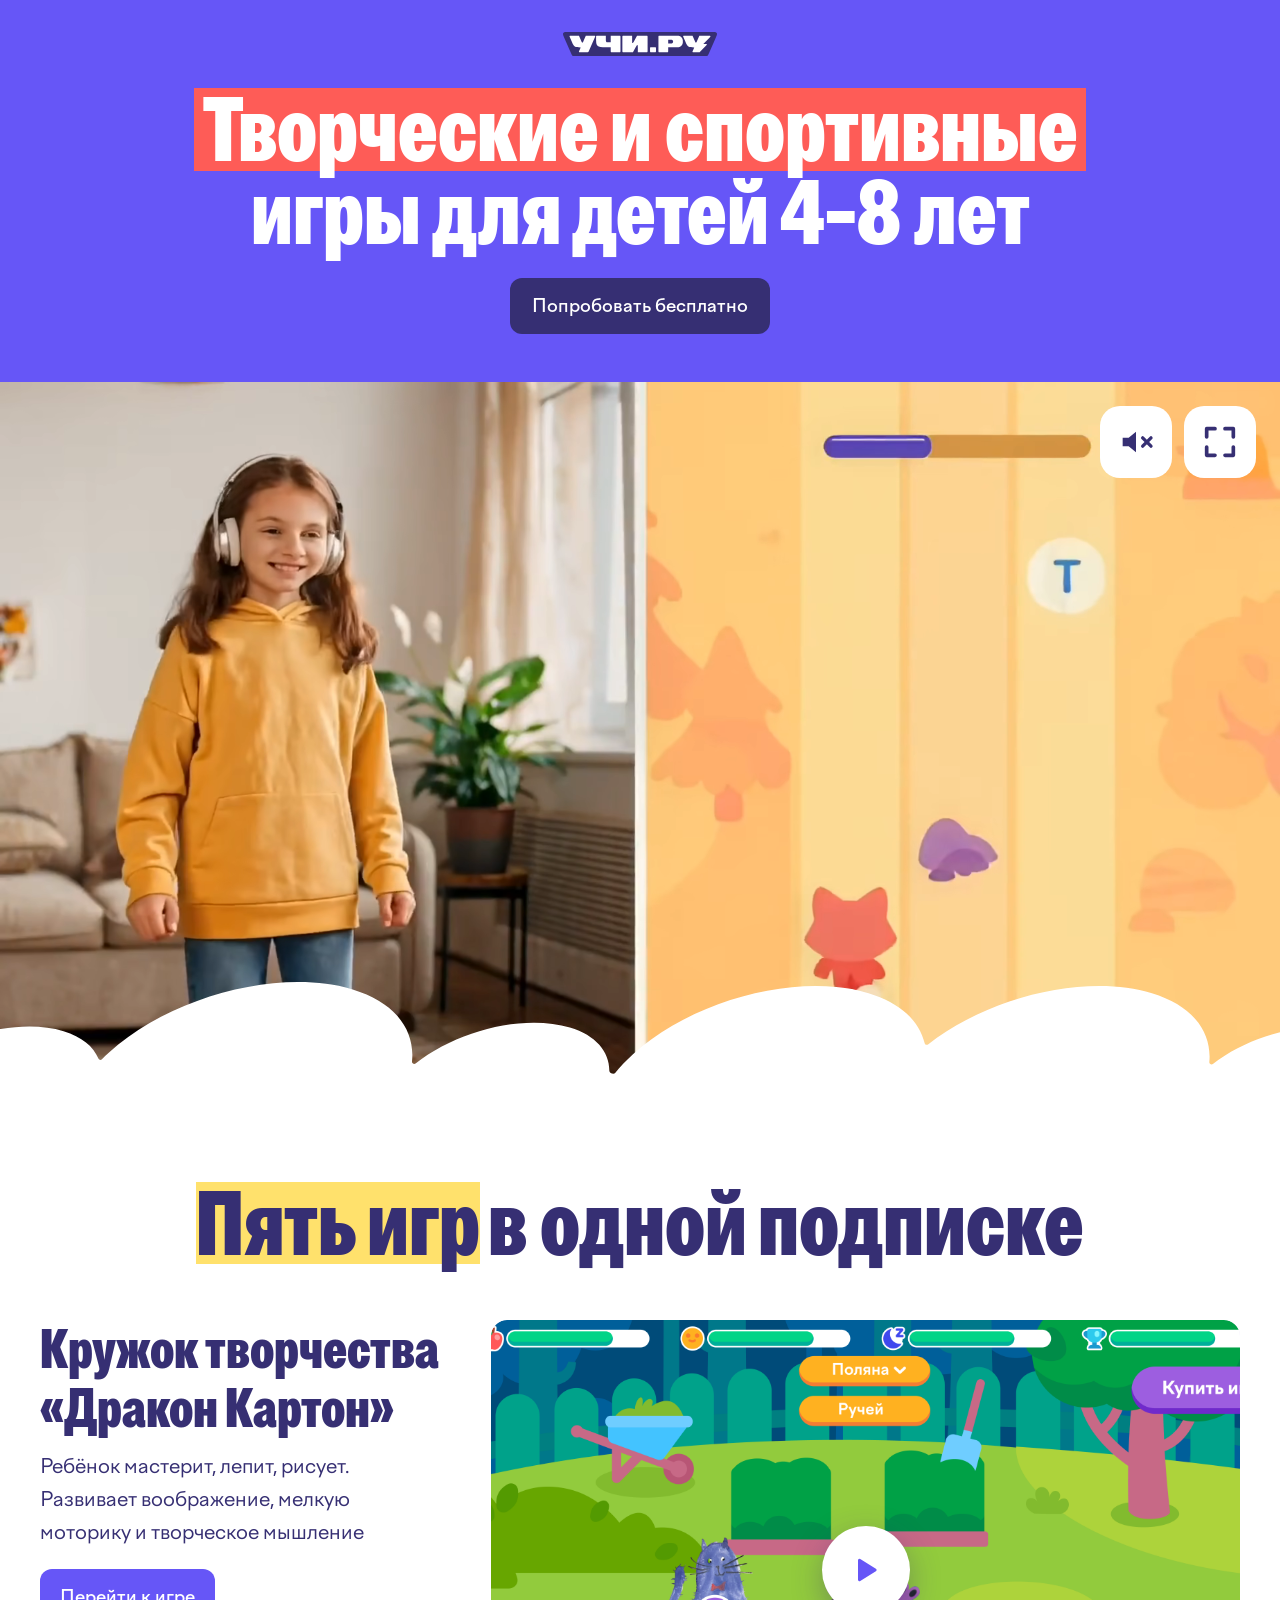
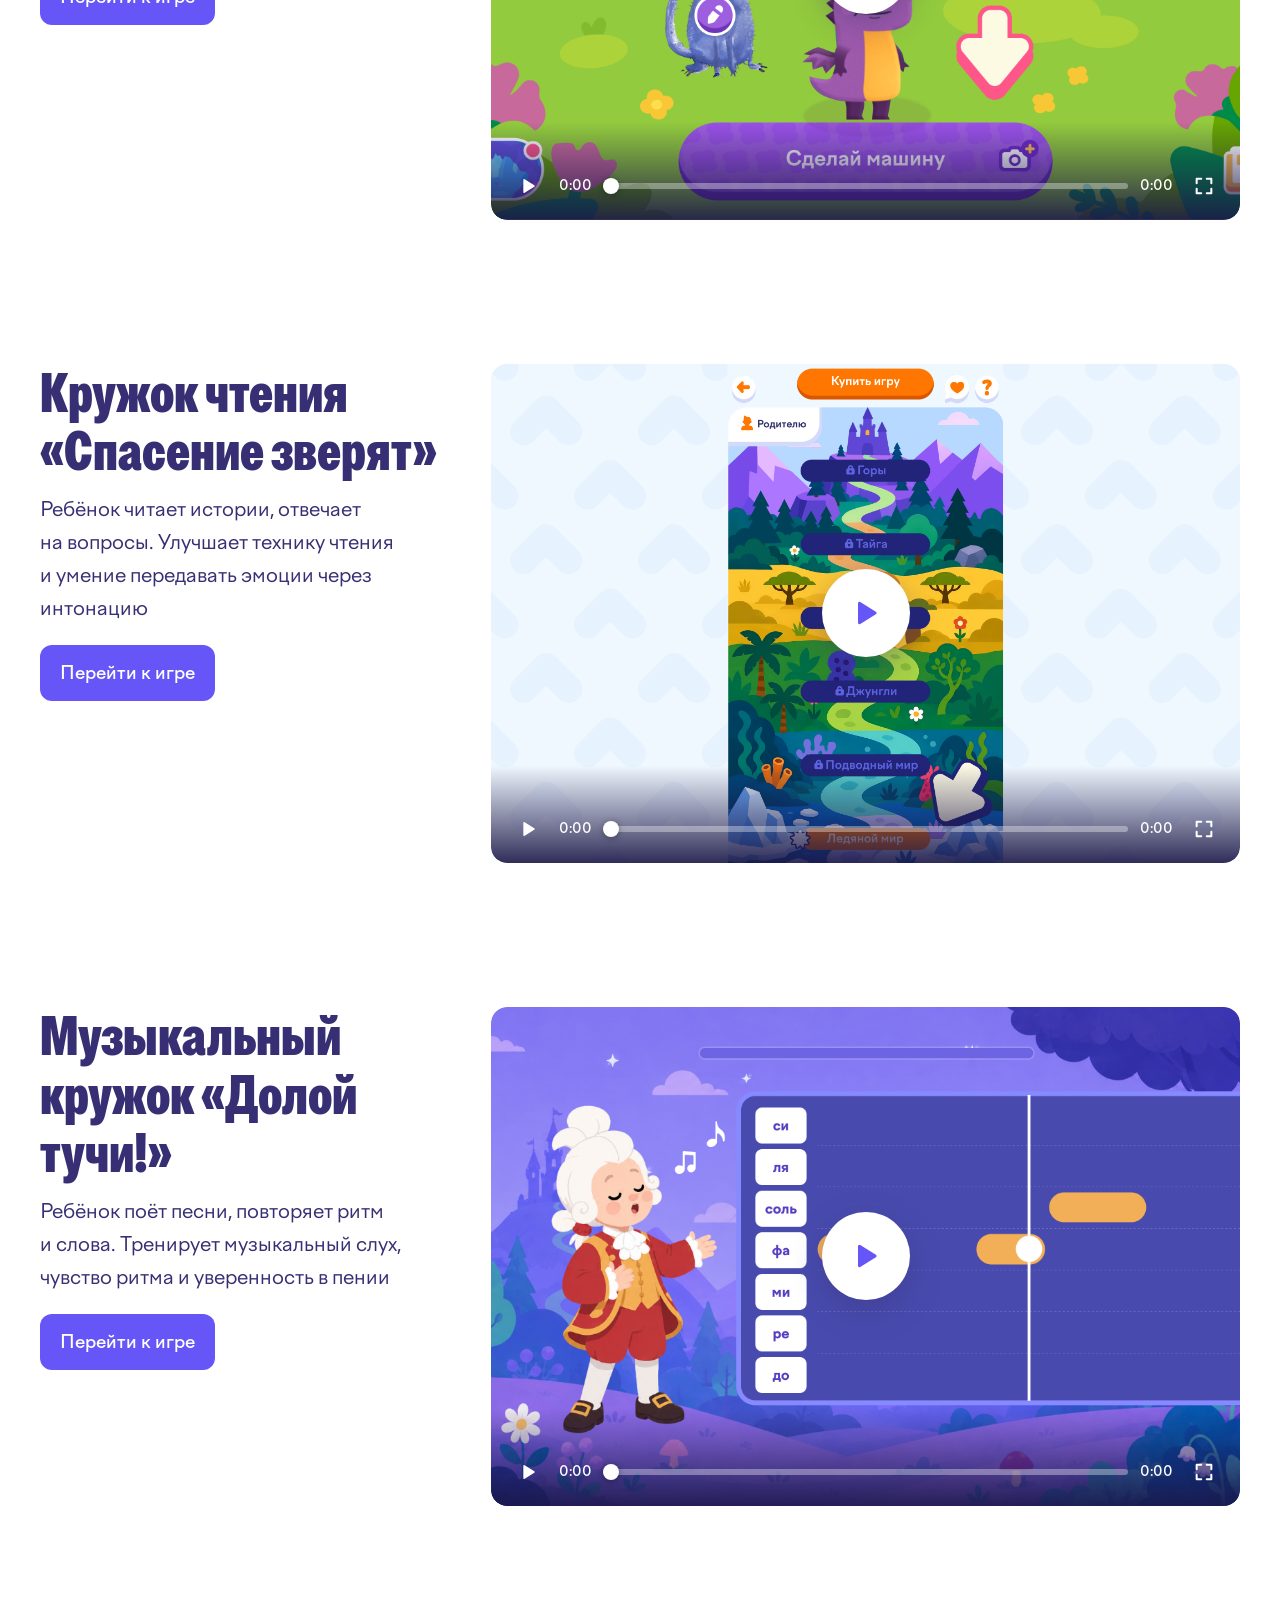
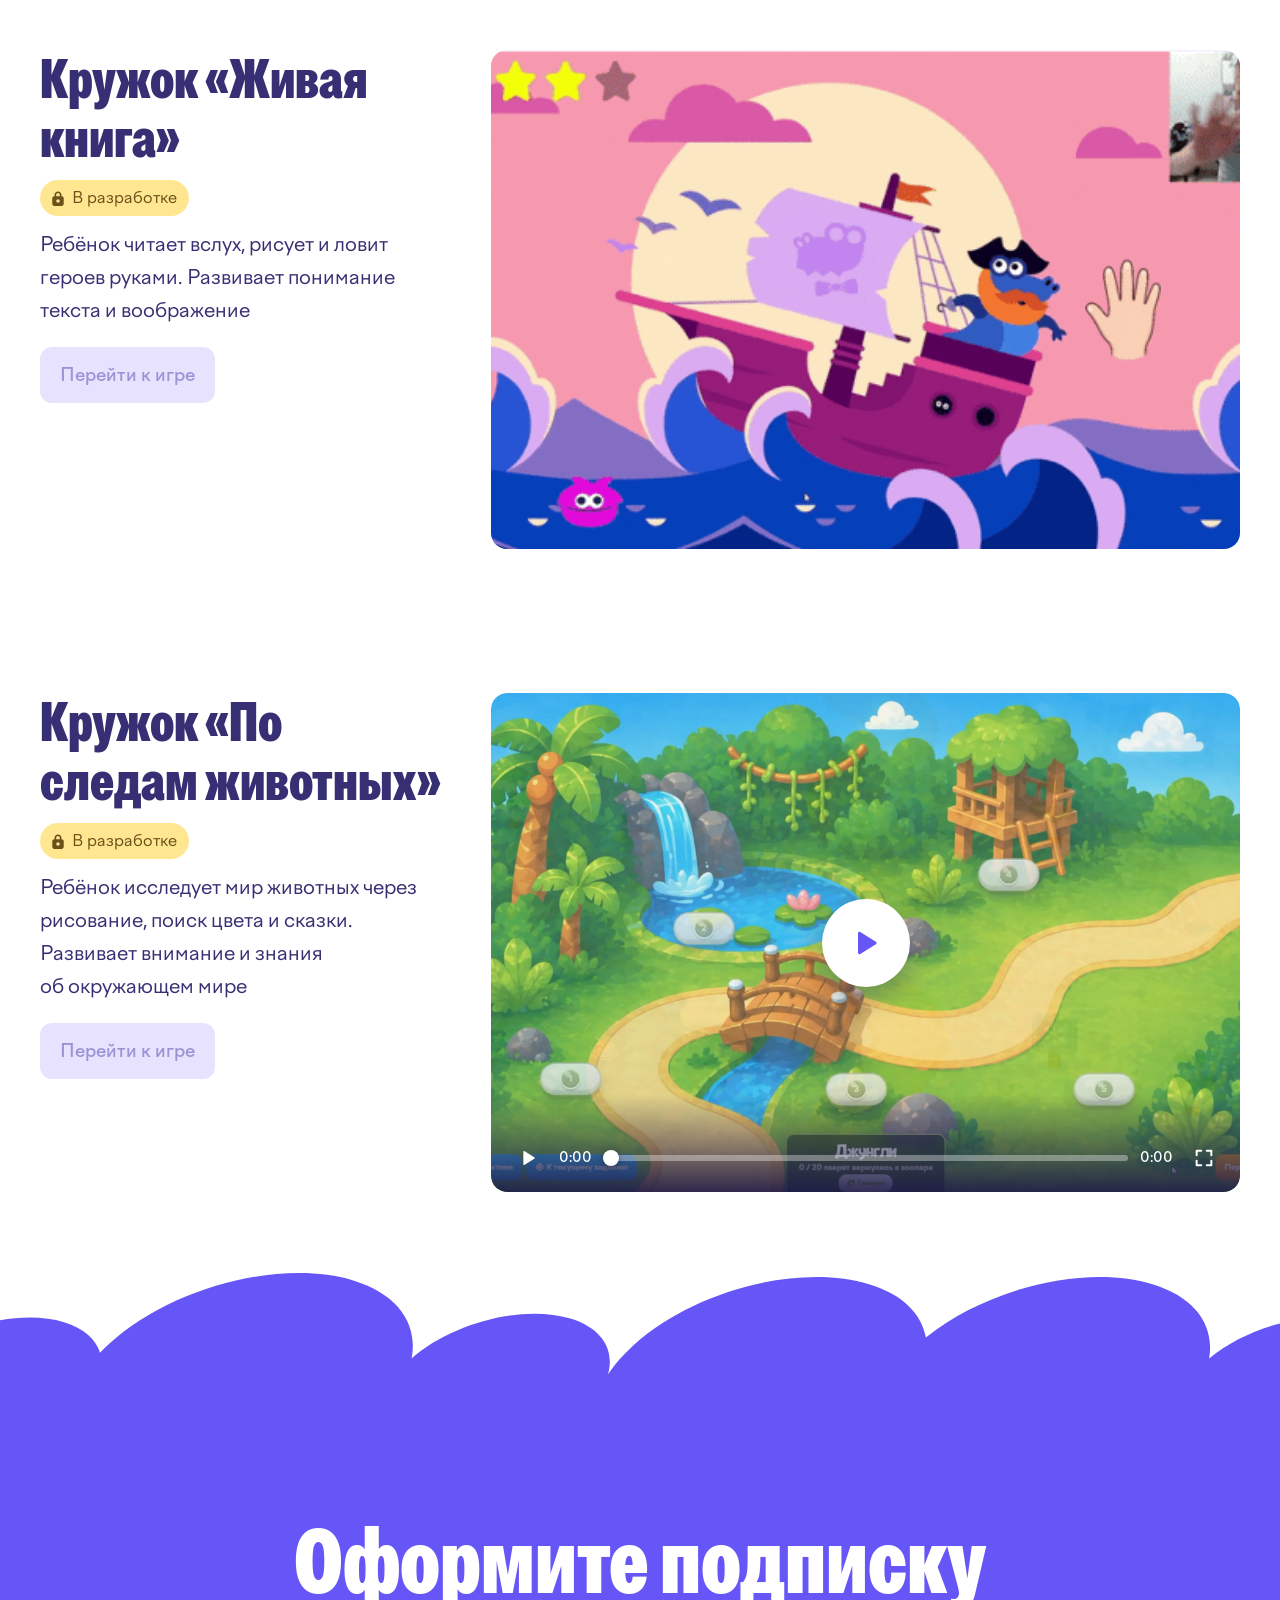
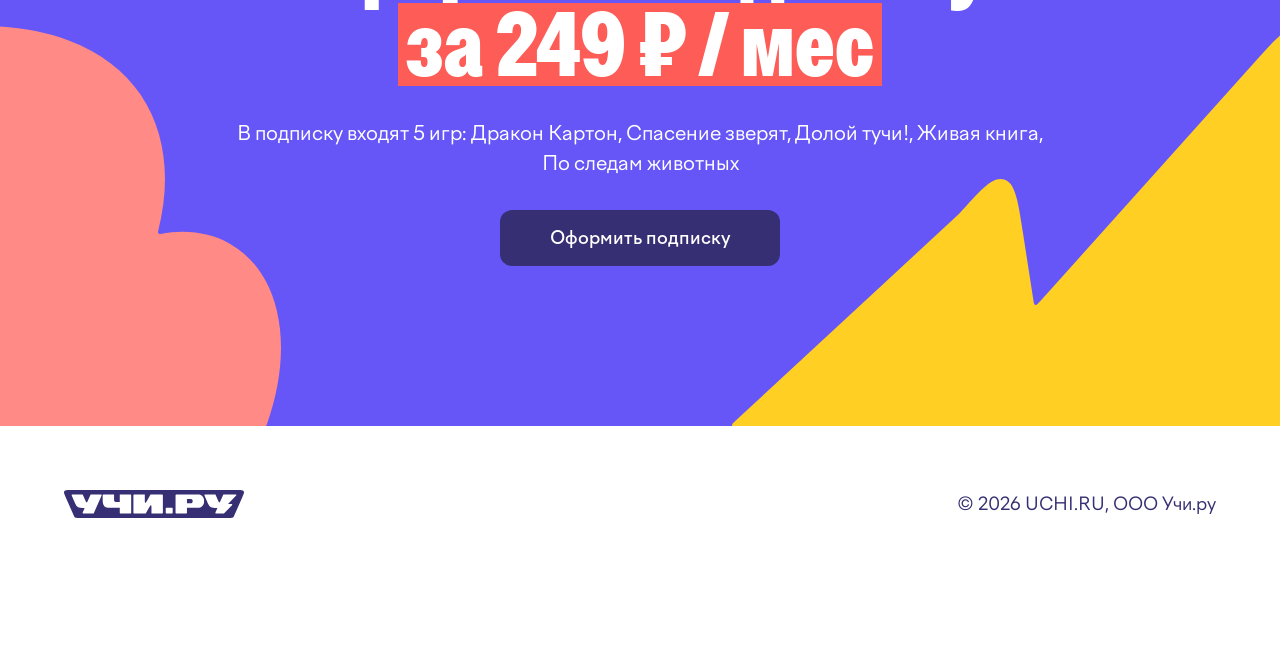
==== commit 4ade298a: "Match the hero headline size to the section titles and keep the mobile hero fitted around the video." ====
--- a/index.html
+++ b/index.html
@@ -21,7 +21,7 @@
     <link rel="preload" href="fonts/FactorA-Regular.ttf" as="font" type="font/ttf" crossorigin />
     <link rel="preload" href="fonts/FactorA-Bold.ttf" as="font" type="font/ttf" crossorigin />
     <link rel="preload" href="fonts/FactorA-Medium.otf" as="font" type="font/otf" crossorigin />
-    <link rel="stylesheet" href="css/styles.css?v=20261025j" />
+    <link rel="stylesheet" href="css/styles.css?v=20261025l" />
   </head>
   <body>
     <header class="hero hero--photo">
@@ -42,7 +42,7 @@
       <div class="hero__photo">
         <video
           class="hero__photo-img"
-          poster="assets/hero-d/hero-video-poster.jpg?v=20261025j"
+          poster="assets/hero-d/hero-video-poster.jpg?v=20261025l"
           autoplay
           muted
           loop
@@ -50,8 +50,8 @@
           preload="auto"
           aria-hidden="true"
         >
-          <source src="assets/hero-d/hero-video.webm?v=20261025j" type='video/webm; codecs="av01.0.05M.08, opus"' />
-          <source src="assets/hero-d/hero-video.mp4?v=20261025j" type="video/mp4" />
+          <source src="assets/hero-d/hero-video.webm?v=20261025l" type='video/webm; codecs="av01.0.05M.08, opus"' />
+          <source src="assets/hero-d/hero-video.mp4?v=20261025l" type="video/mp4" />
         </video>
         <div class="hero__controls">
           <button class="hero__btn hero__sound" type="button" aria-pressed="false" aria-label="Включить звук" data-hero-sound>
@@ -290,8 +290,8 @@
         <img class="mascot__brow mascot__brow--r" src="assets/brow-r.svg" alt="" />
       </div>
     </footer>
-    <script src="js/hero-video.js?v=20261025j"></script>
-    <script src="js/videos.js?v=20261025j"></script>
-    <script src="js/reveal.js?v=20261025j"></script>
+    <script src="js/hero-video.js?v=20261025l"></script>
+    <script src="js/videos.js?v=20261025l"></script>
+    <script src="js/reveal.js?v=20261025l"></script>
   </body>
 </html>
--- a/css/styles.css
+++ b/css/styles.css
@@ -1862,7 +1862,7 @@
 
 @media (max-width: 767px) {
   .hero--photo {
-    height: 584px;
+    height: 620px;
     min-height: 0;
     gap: 48px;
     padding: 88px 16px 0;
@@ -1983,17 +1983,17 @@
 /* Larger hero headline (variant D) */
 
 .hero--photo h1 {
-  font-size: 100px;
+  font-size: 92px;
 }
 
 @media (max-width: 1100px) {
   .hero--photo h1 {
-    font-size: 78px;
+    font-size: 72px;
   }
 }
 
 @media (max-width: 767px) {
   .hero--photo h1 {
-    font-size: 46px;
-  }
-}
+    font-size: 56px;
+  }
+}
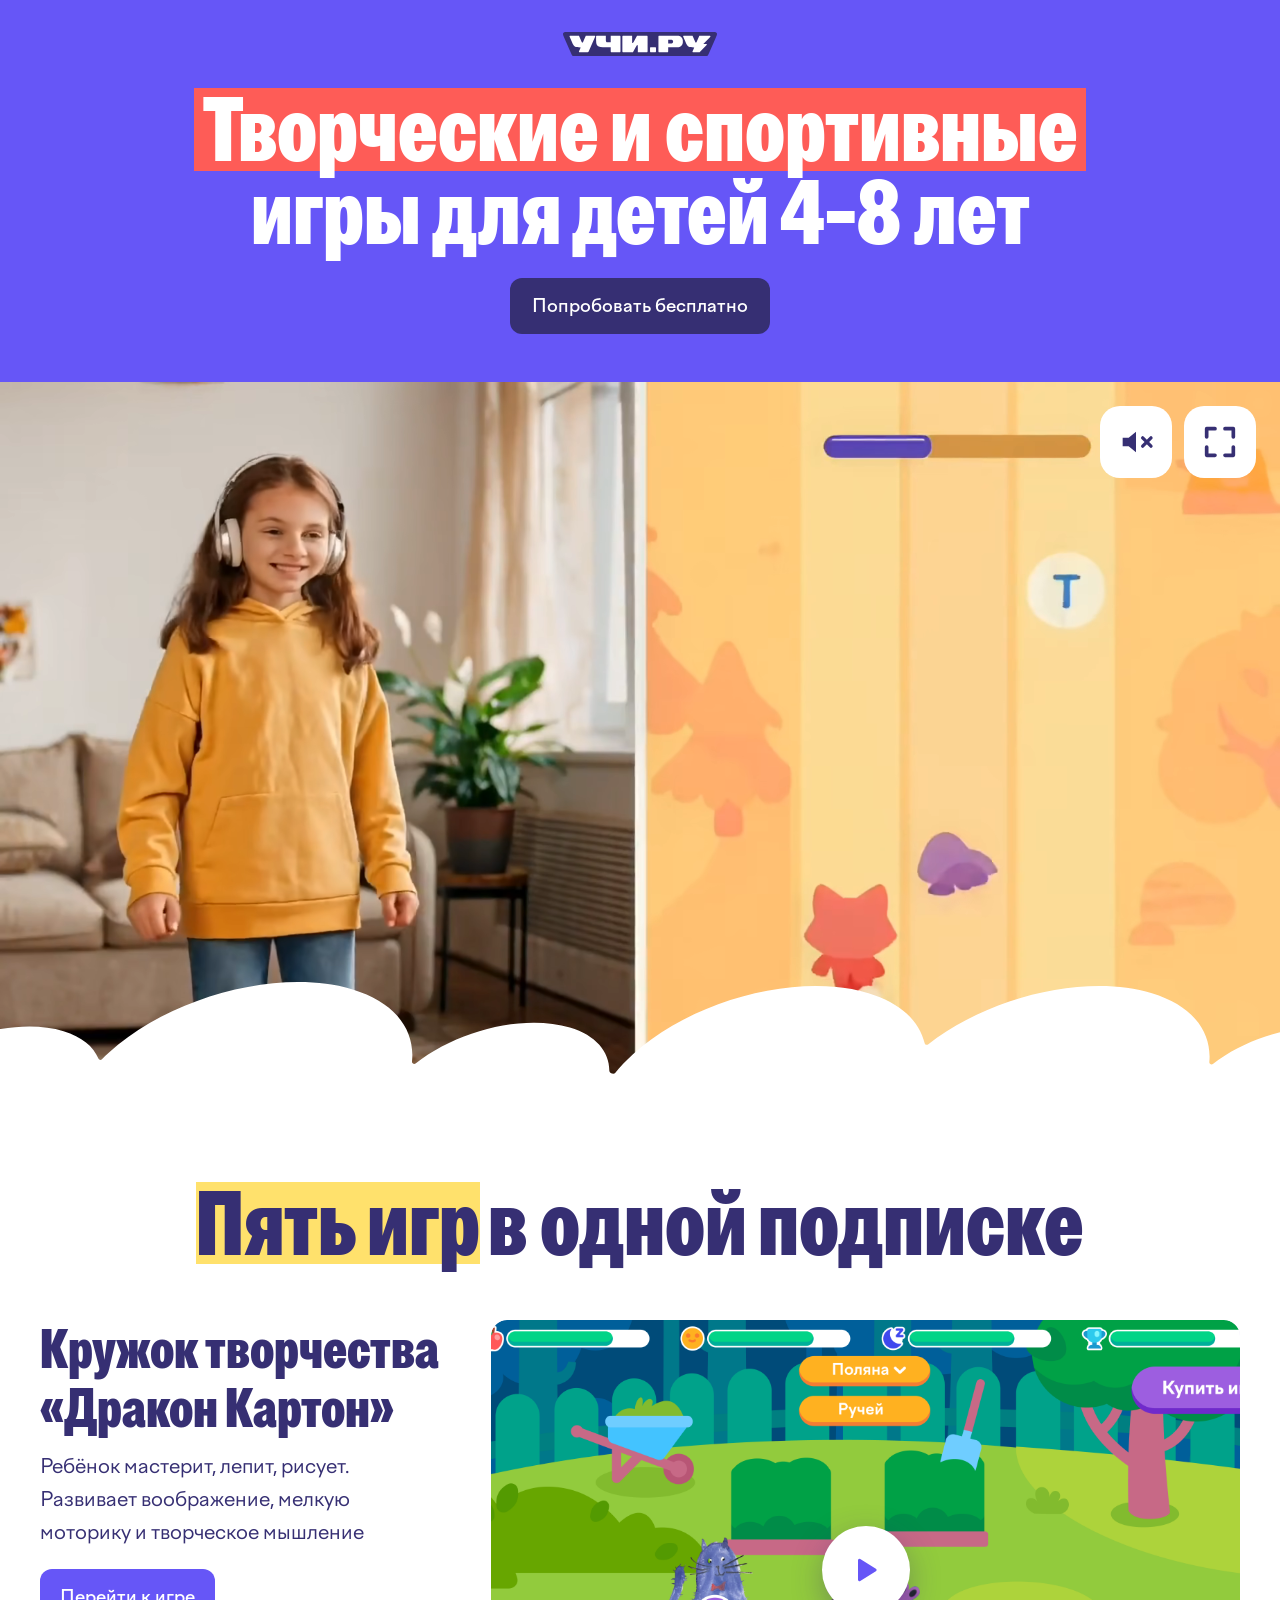
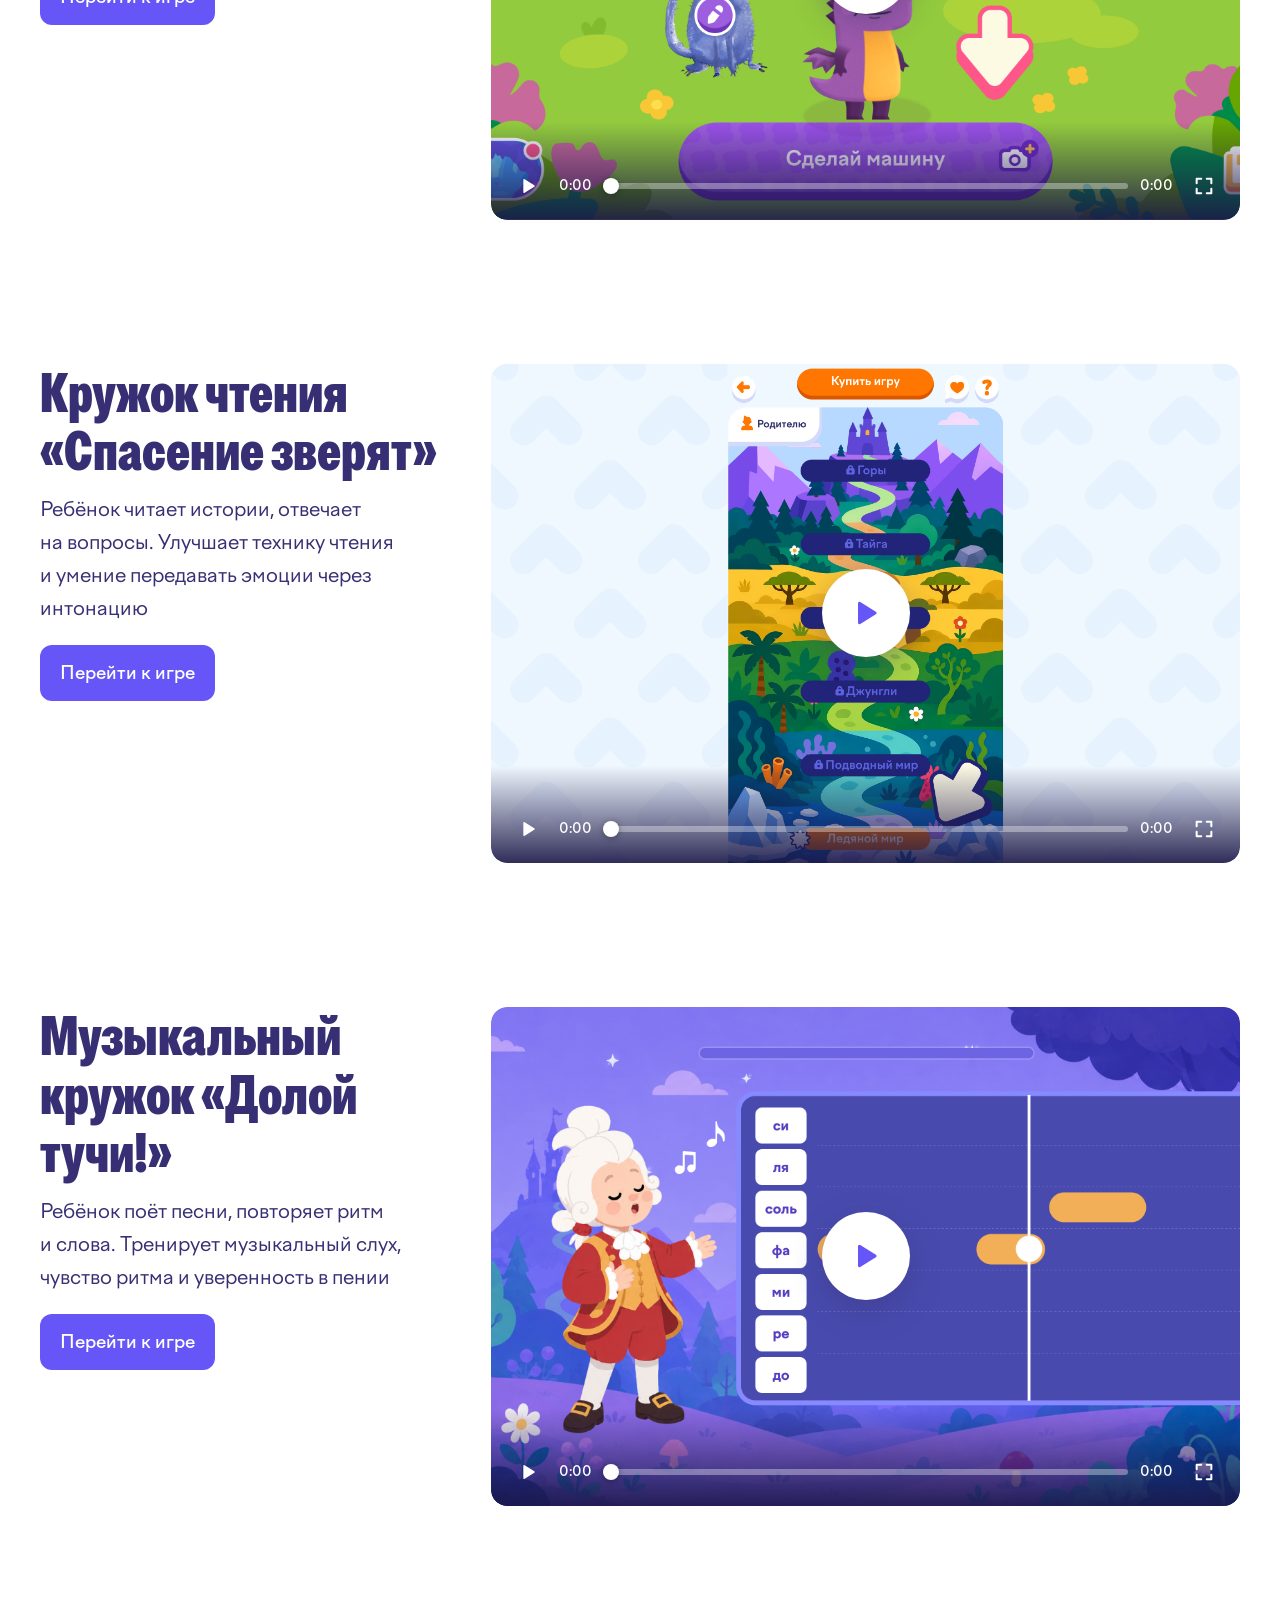
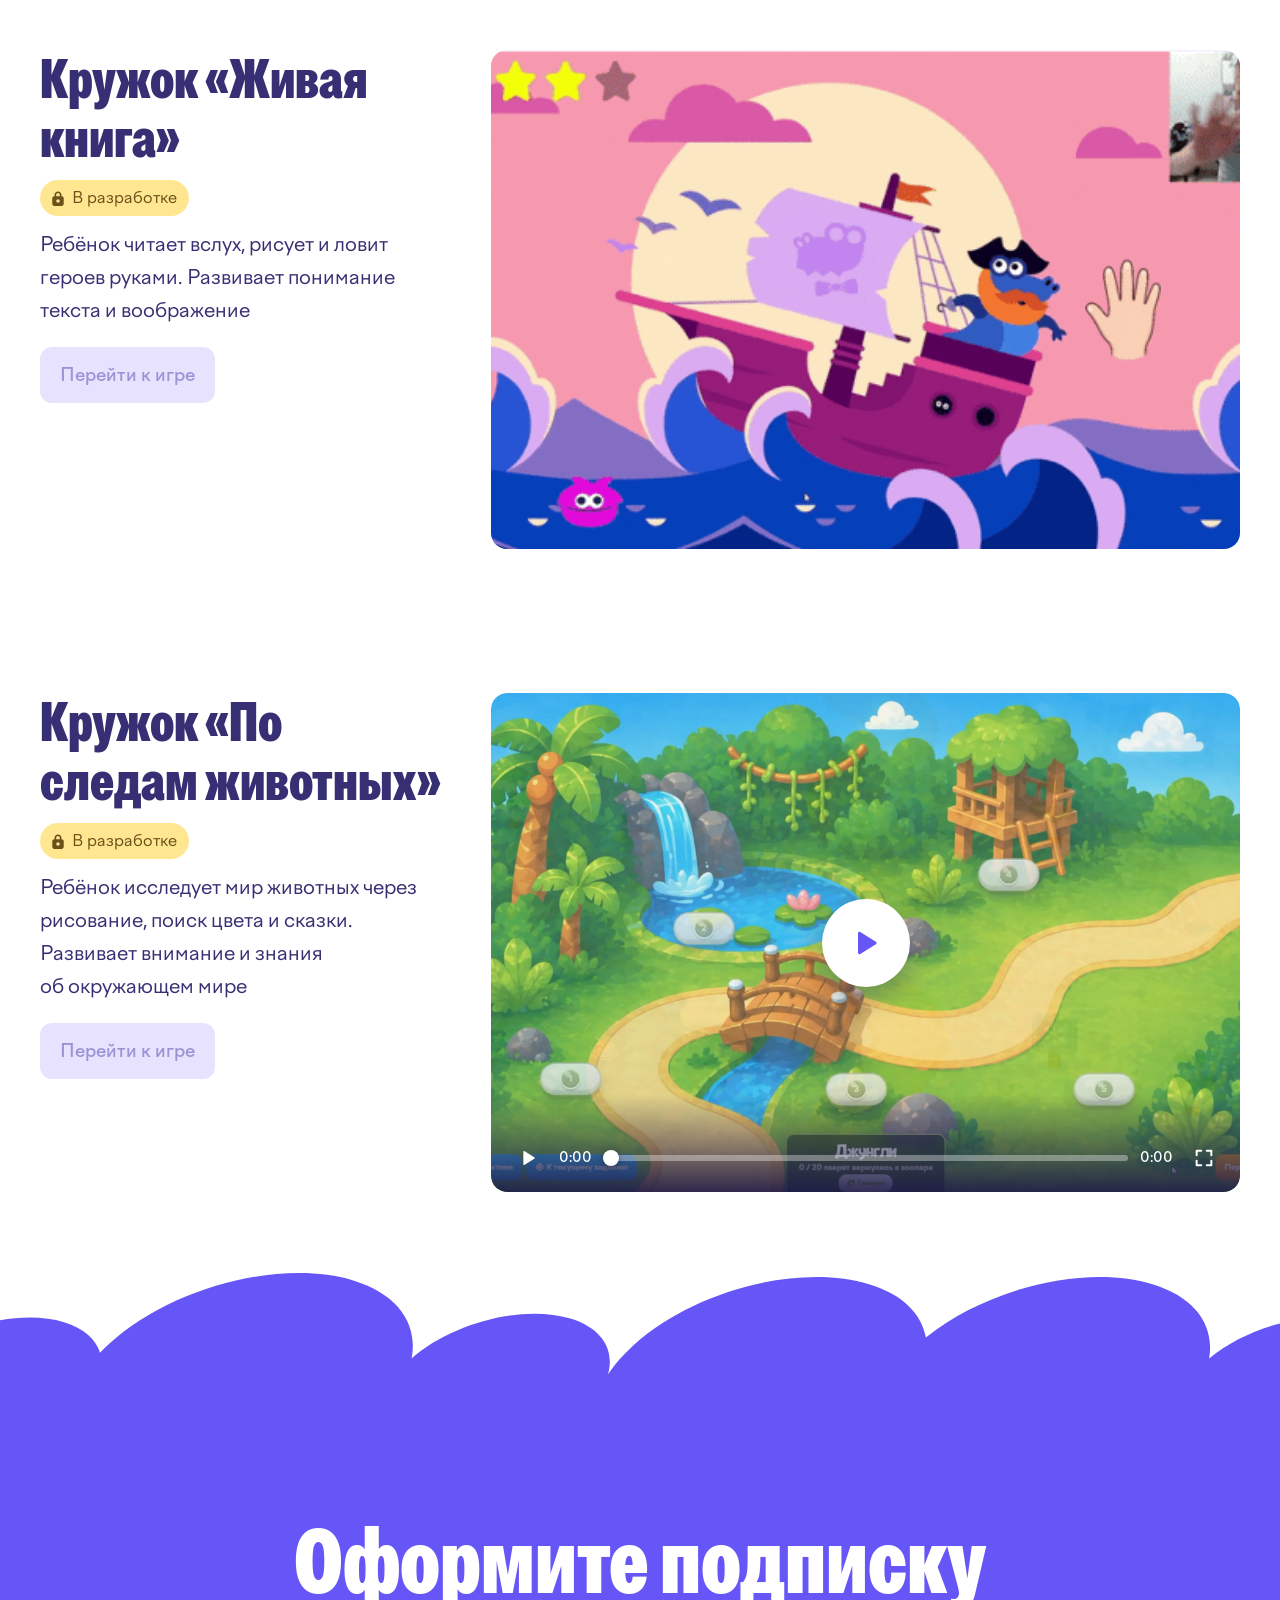
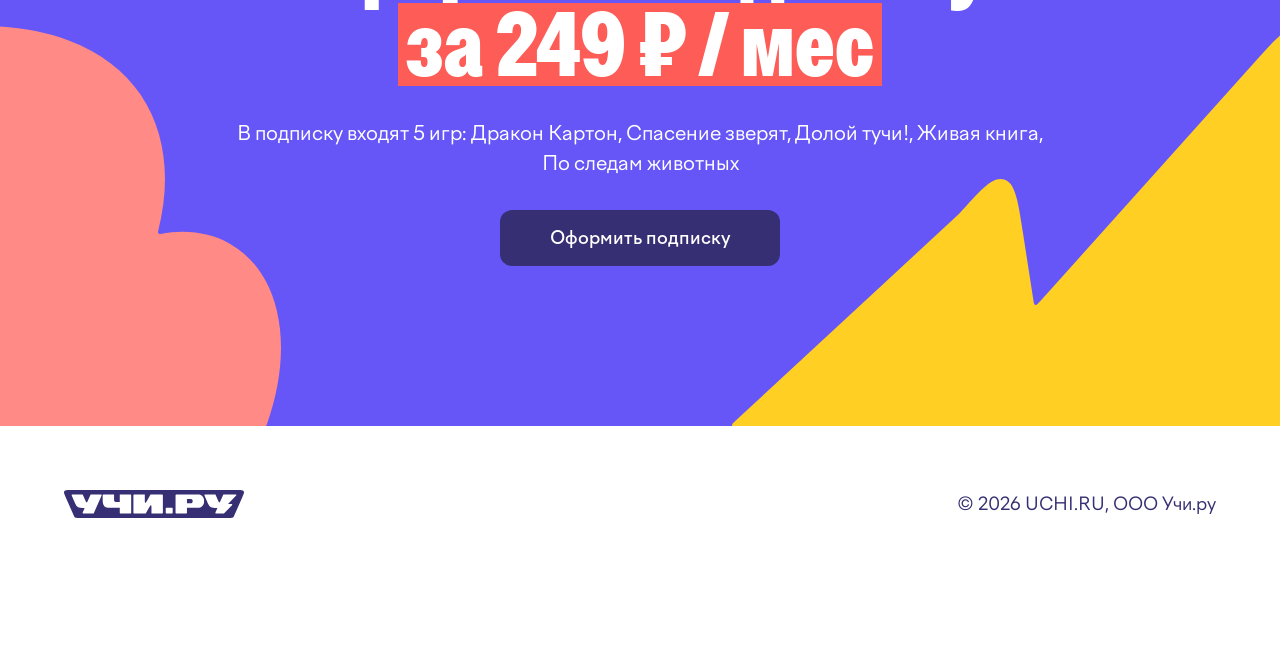
==== commit 0555bab2: "Hide the bottom wave under the hero video on mobile. Co-Authored-By: Claude Sonnet 5.5 <noreply@anth" ====
--- a/index.html
+++ b/index.html
@@ -21,7 +21,7 @@
     <link rel="preload" href="fonts/FactorA-Regular.ttf" as="font" type="font/ttf" crossorigin />
     <link rel="preload" href="fonts/FactorA-Bold.ttf" as="font" type="font/ttf" crossorigin />
     <link rel="preload" href="fonts/FactorA-Medium.otf" as="font" type="font/otf" crossorigin />
-    <link rel="stylesheet" href="css/styles.css?v=20261025l" />
+    <link rel="stylesheet" href="css/styles.css?v=20261026a" />
   </head>
   <body>
     <header class="hero hero--photo">
@@ -42,7 +42,7 @@
       <div class="hero__photo">
         <video
           class="hero__photo-img"
-          poster="assets/hero-d/hero-video-poster.jpg?v=20261025l"
+          poster="assets/hero-d/hero-video-poster.jpg?v=20261026a"
           autoplay
           muted
           loop
@@ -50,8 +50,8 @@
           preload="auto"
           aria-hidden="true"
         >
-          <source src="assets/hero-d/hero-video.webm?v=20261025l" type='video/webm; codecs="av01.0.05M.08, opus"' />
-          <source src="assets/hero-d/hero-video.mp4?v=20261025l" type="video/mp4" />
+          <source src="assets/hero-d/hero-video.webm?v=20261026a" type='video/webm; codecs="av01.0.05M.08, opus"' />
+          <source src="assets/hero-d/hero-video.mp4?v=20261026a" type="video/mp4" />
         </video>
         <div class="hero__controls">
           <button class="hero__btn hero__sound" type="button" aria-pressed="false" aria-label="Включить звук" data-hero-sound>
@@ -290,8 +290,8 @@
         <img class="mascot__brow mascot__brow--r" src="assets/brow-r.svg" alt="" />
       </div>
     </footer>
-    <script src="js/hero-video.js?v=20261025l"></script>
-    <script src="js/videos.js?v=20261025l"></script>
-    <script src="js/reveal.js?v=20261025l"></script>
+    <script src="js/hero-video.js?v=20261026a"></script>
+    <script src="js/videos.js?v=20261026a"></script>
+    <script src="js/reveal.js?v=20261026a"></script>
   </body>
 </html>
--- a/css/styles.css
+++ b/css/styles.css
@@ -1861,6 +1861,10 @@
 }
 
 @media (max-width: 767px) {
+  .hero--photo .hero__wave {
+    display: none;
+  }
+
   .hero--photo {
     height: 620px;
     min-height: 0;
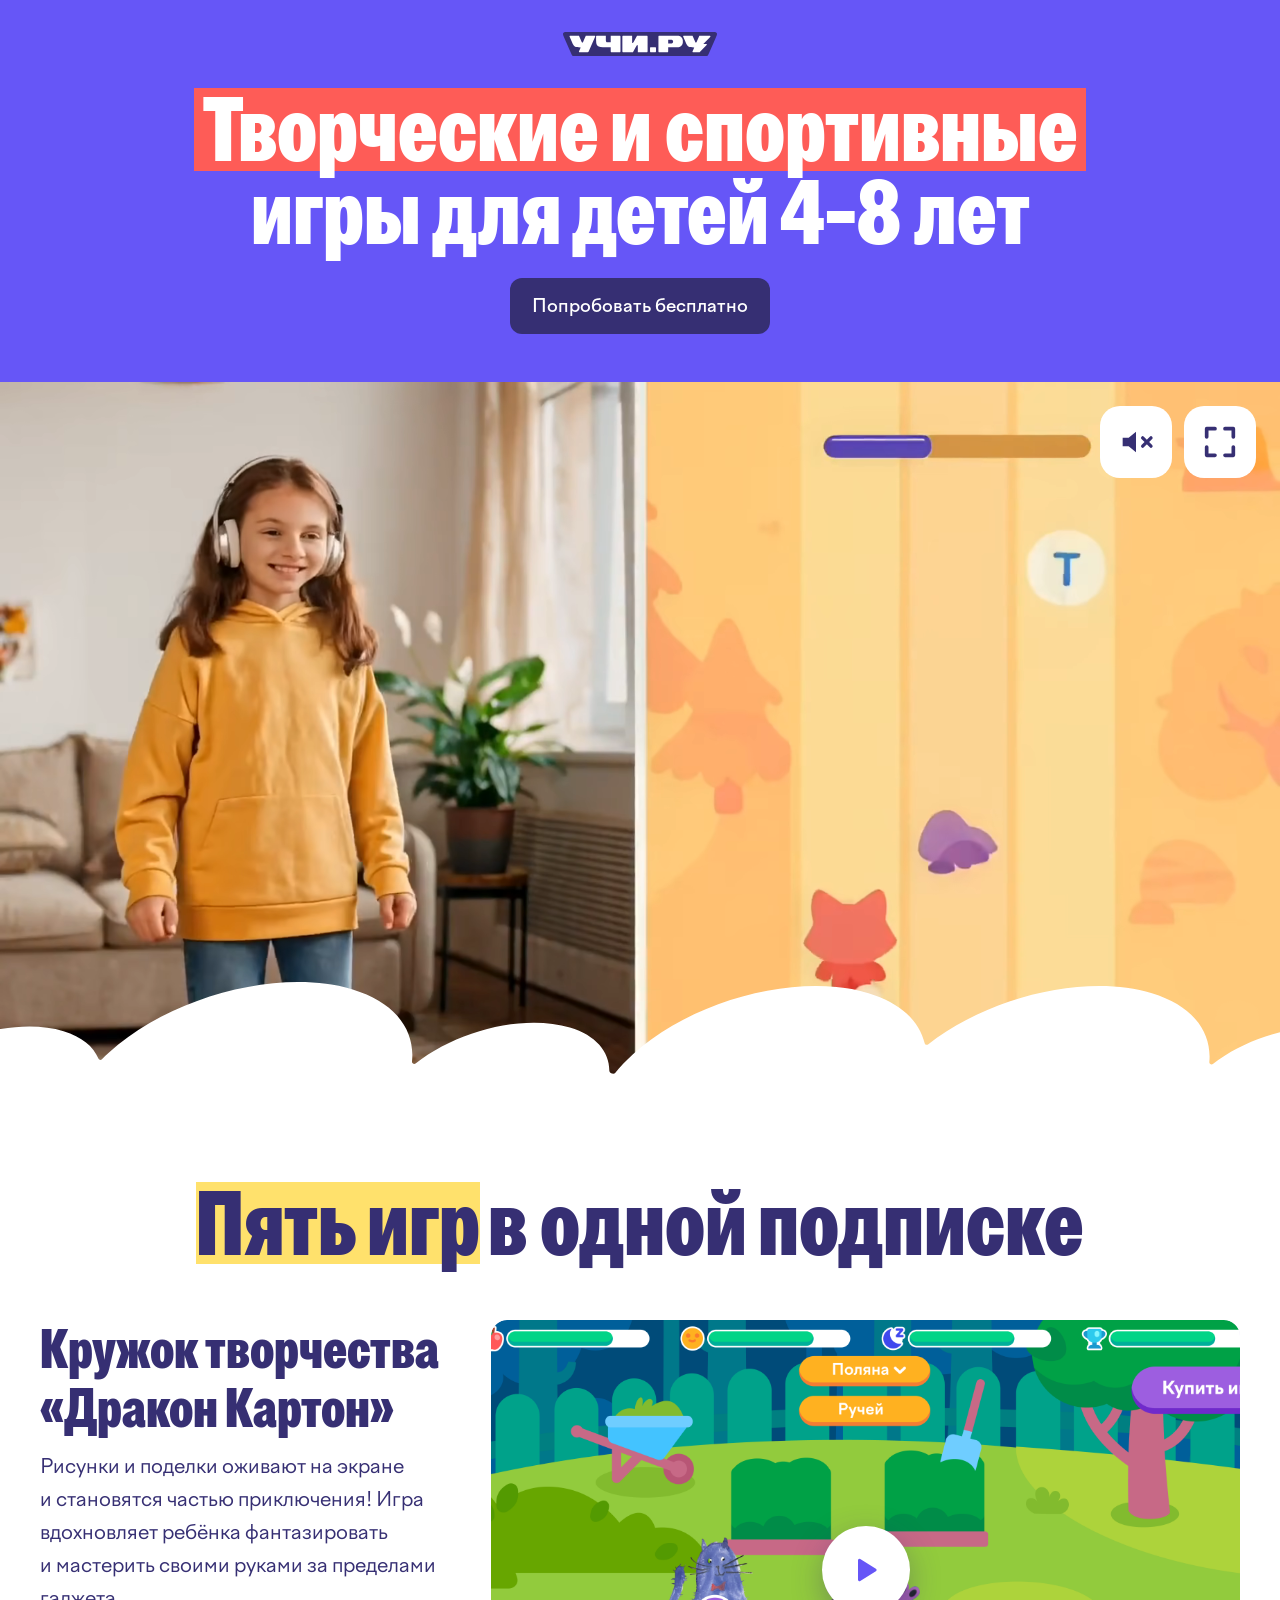
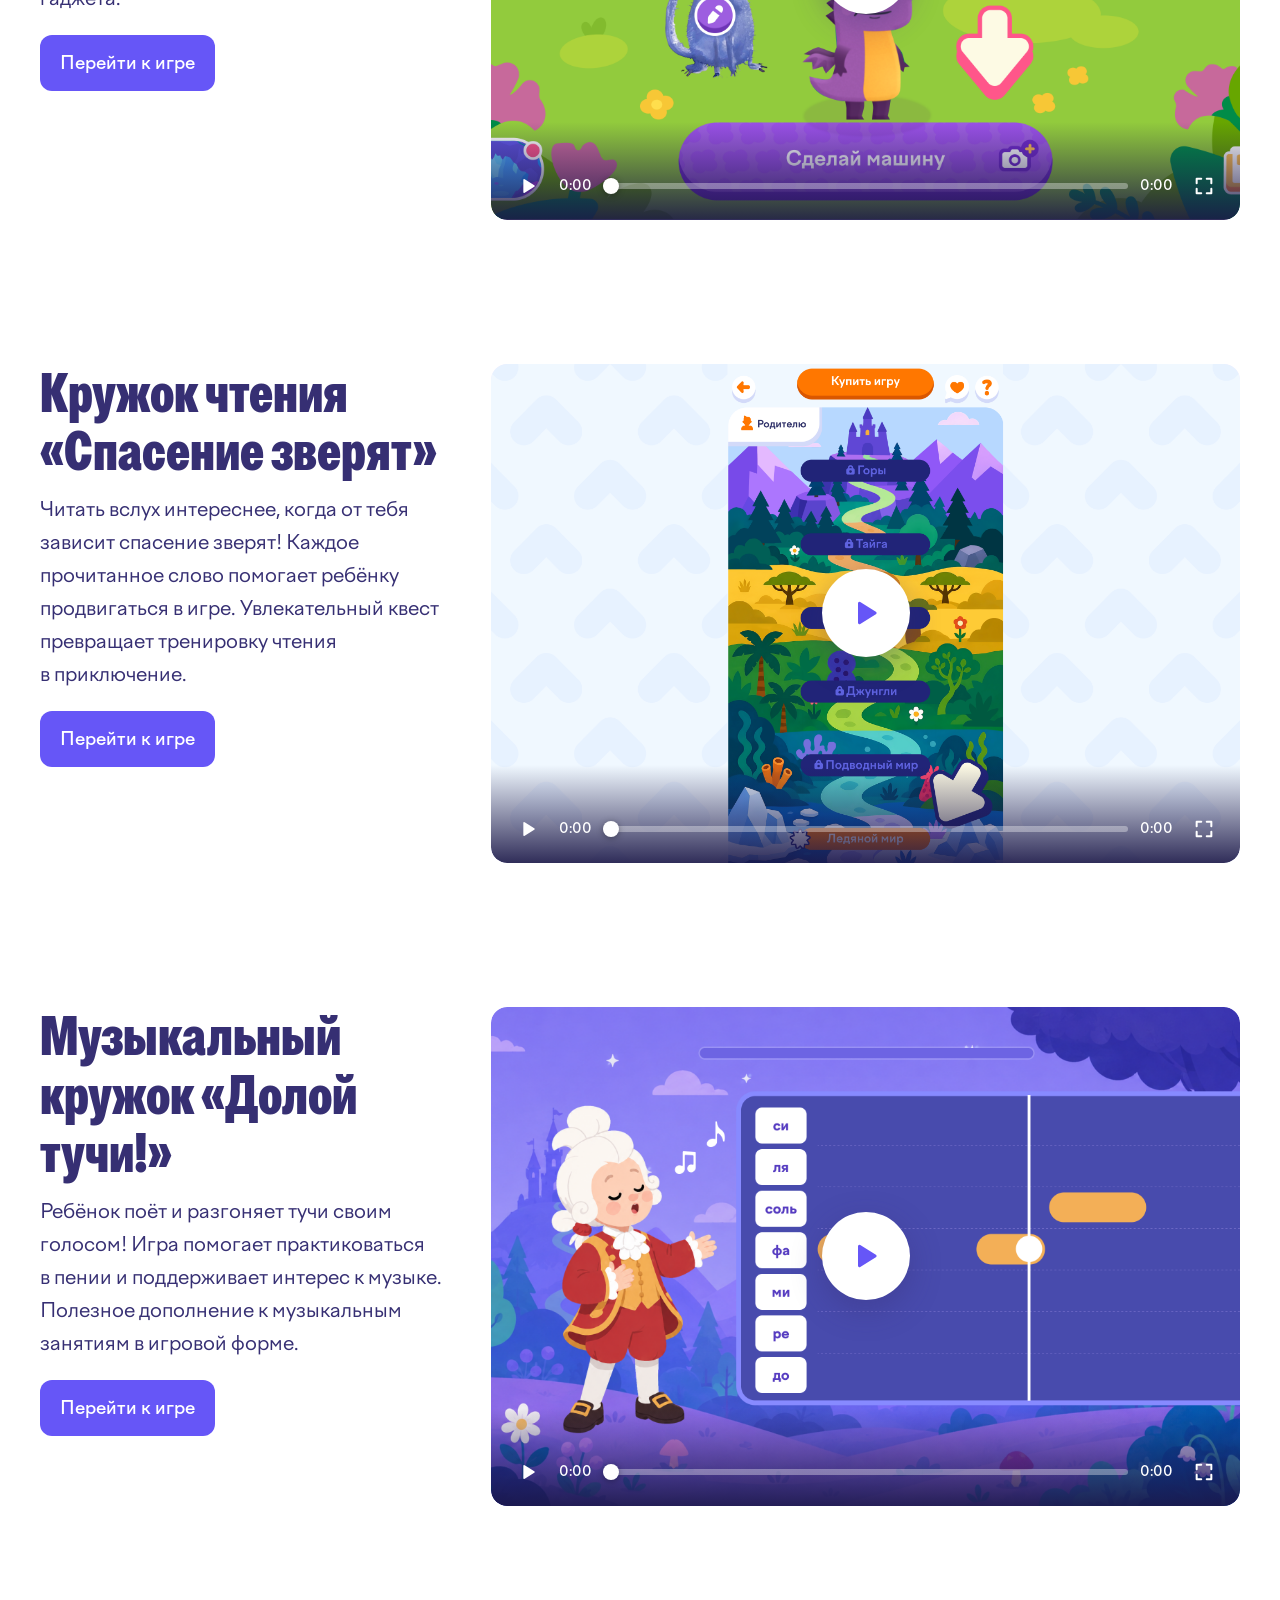
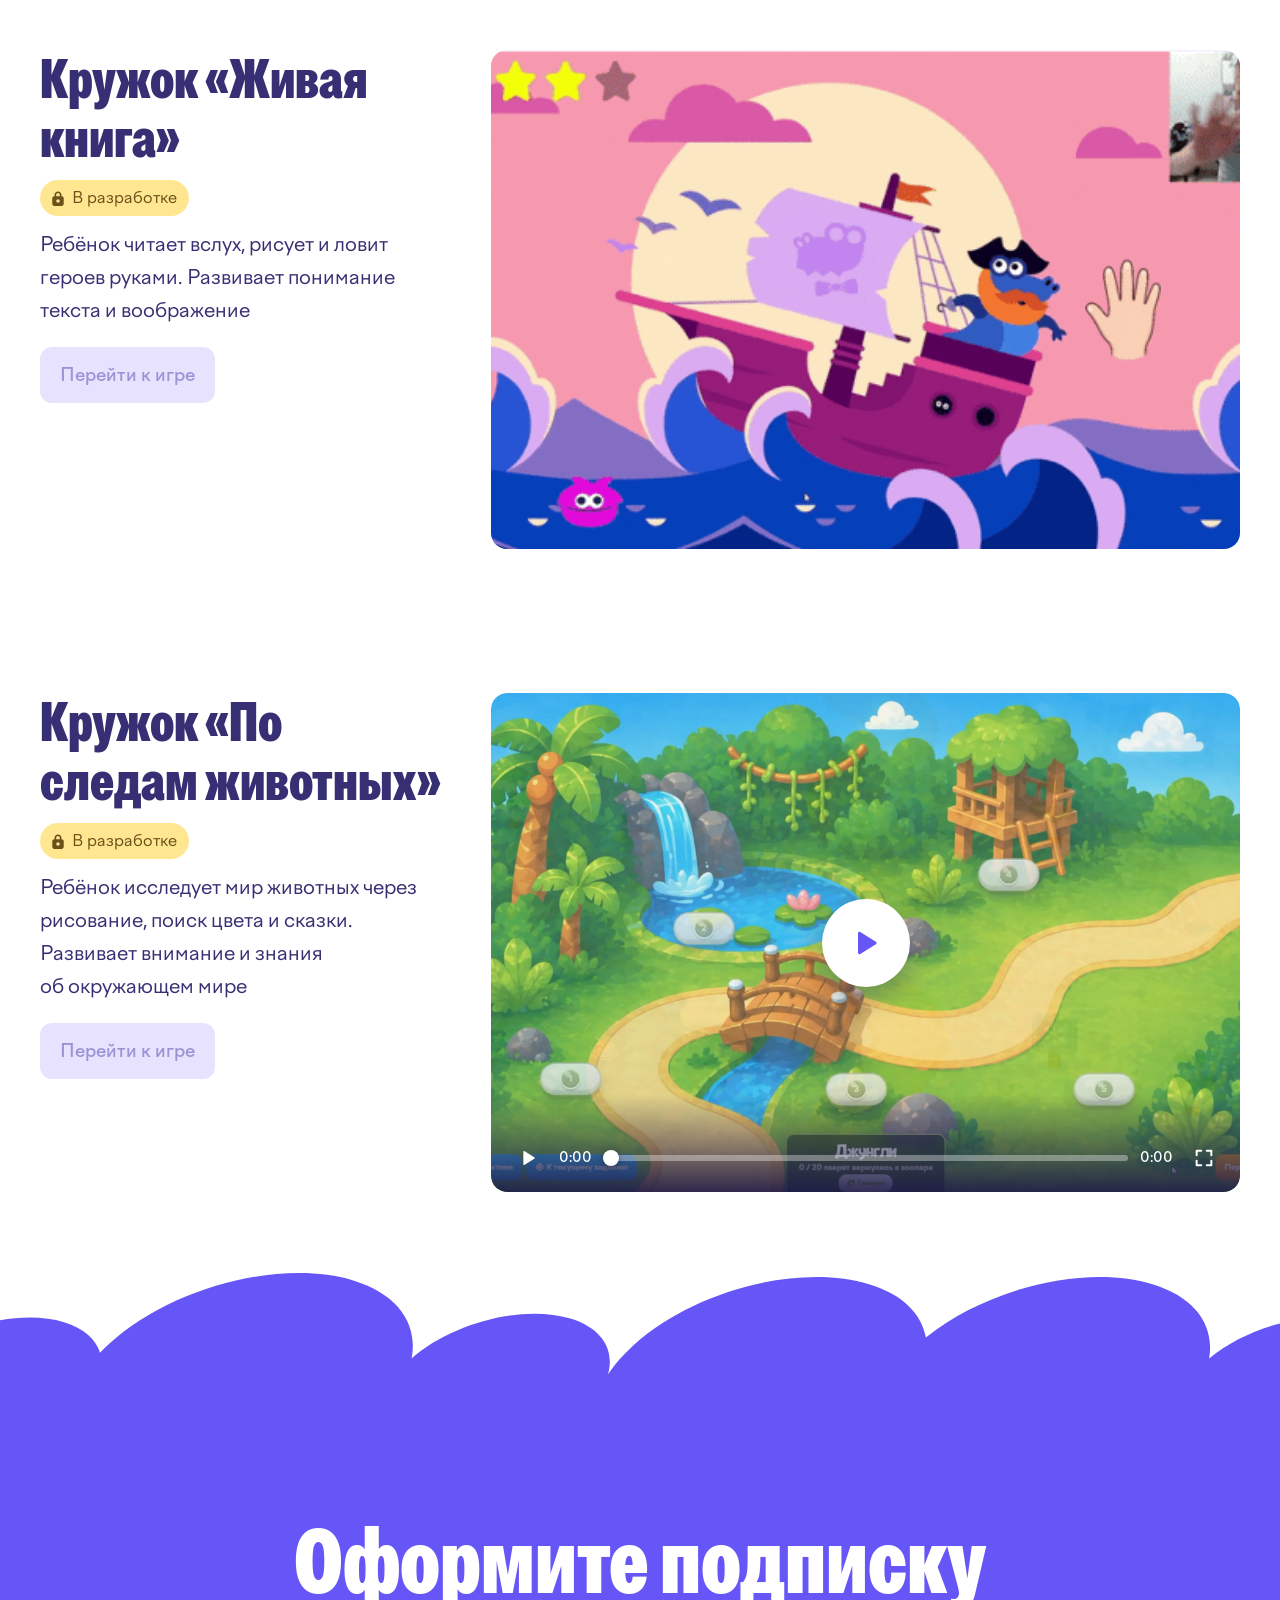
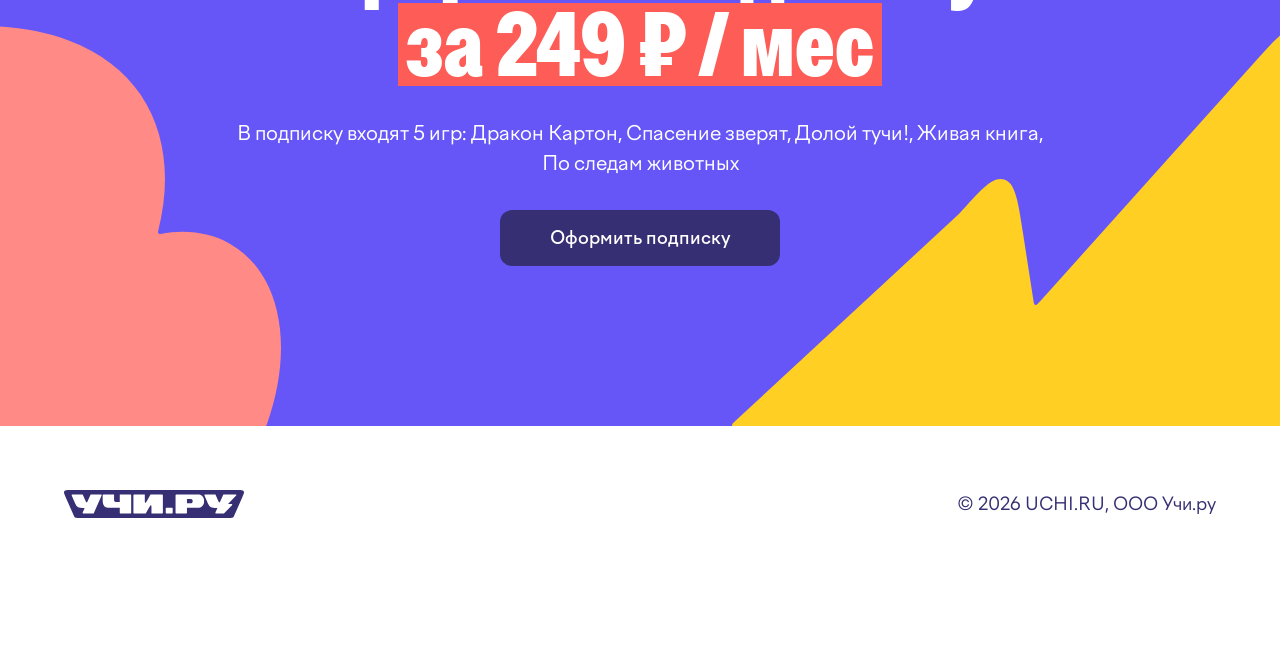
==== commit edfa3979: "Add descriptions for the three games." ====
--- a/index.html
+++ b/index.html
@@ -21,7 +21,7 @@
     <link rel="preload" href="fonts/FactorA-Regular.ttf" as="font" type="font/ttf" crossorigin />
     <link rel="preload" href="fonts/FactorA-Bold.ttf" as="font" type="font/ttf" crossorigin />
     <link rel="preload" href="fonts/FactorA-Medium.otf" as="font" type="font/otf" crossorigin />
-    <link rel="stylesheet" href="css/styles.css?v=20261026a" />
+    <link rel="stylesheet" href="css/styles.css?v=20261026b" />
   </head>
   <body>
     <header class="hero hero--photo">
@@ -42,7 +42,7 @@
       <div class="hero__photo">
         <video
           class="hero__photo-img"
-          poster="assets/hero-d/hero-video-poster.jpg?v=20261026a"
+          poster="assets/hero-d/hero-video-poster.jpg?v=20261026b"
           autoplay
           muted
           loop
@@ -50,8 +50,8 @@
           preload="auto"
           aria-hidden="true"
         >
-          <source src="assets/hero-d/hero-video.webm?v=20261026a" type='video/webm; codecs="av01.0.05M.08, opus"' />
-          <source src="assets/hero-d/hero-video.mp4?v=20261026a" type="video/mp4" />
+          <source src="assets/hero-d/hero-video.webm?v=20261026b" type='video/webm; codecs="av01.0.05M.08, opus"' />
+          <source src="assets/hero-d/hero-video.mp4?v=20261026b" type="video/mp4" />
         </video>
         <div class="hero__controls">
           <button class="hero__btn hero__sound" type="button" aria-pressed="false" aria-label="Включить звук" data-hero-sound>
@@ -93,10 +93,7 @@
               <h3 class="game__title">
                 <span class="game__name">Кружок творчества «Дракон Картон»</span>
               </h3>
-              <p>
-                Ребёнок мастерит, лепит, рисует. Развивает воображение, мелкую моторику и&nbsp;творческое
-                мышление
-              </p>
+              <p>Рисунки и&nbsp;поделки оживают на&nbsp;экране и&nbsp;становятся частью приключения! Игра вдохновляет ребёнка фантазировать и&nbsp;мастерить своими руками за&nbsp;пределами гаджета.</p>
               <a class="btn game__cta" href="https://uchi.ru/caring-crafts">Перейти к игре</a>
             </div>
           </article>
@@ -119,10 +116,7 @@
               <h3 class="game__title">
                 <span class="game__name">Кружок чтения «Спасение зверят»</span>
               </h3>
-              <p>
-                Ребёнок читает истории, отвечает на&nbsp;вопросы. Улучшает технику чтения и&nbsp;умение передавать
-                эмоции через интонацию
-              </p>
+              <p>Читать вслух интереснее, когда от&nbsp;тебя зависит спасение зверят! Каждое прочитанное слово помогает ребёнку продвигаться в&nbsp;игре. Увлекательный квест превращает тренировку чтения в&nbsp;приключение.</p>
               <a class="btn game__cta" href="https://uchi.ru/bukvaria">Перейти к игре</a>
             </div>
           </article>
@@ -145,10 +139,7 @@
               <h3 class="game__title">
                 <span class="game__name">Музыкальный кружок «Долой тучи!»</span>
               </h3>
-              <p>
-                Ребёнок поёт песни, повторяет ритм и&nbsp;слова. Тренирует музыкальный слух, чувство ритма и&nbsp;уверенность
-                в&nbsp;пении
-              </p>
+              <p>Ребёнок поёт и&nbsp;разгоняет тучи своим голосом! Игра помогает практиковаться в&nbsp;пении и&nbsp;поддерживает интерес к&nbsp;музыке. Полезное дополнение к&nbsp;музыкальным занятиям в&nbsp;игровой форме.</p>
               <a class="btn game__cta" href="https://uchi.ru/doloy-tuchi">Перейти к игре</a>
             </div>
           </article>
@@ -290,8 +281,8 @@
         <img class="mascot__brow mascot__brow--r" src="assets/brow-r.svg" alt="" />
       </div>
     </footer>
-    <script src="js/hero-video.js?v=20261026a"></script>
-    <script src="js/videos.js?v=20261026a"></script>
-    <script src="js/reveal.js?v=20261026a"></script>
+    <script src="js/hero-video.js?v=20261026b"></script>
+    <script src="js/videos.js?v=20261026b"></script>
+    <script src="js/reveal.js?v=20261026b"></script>
   </body>
 </html>
